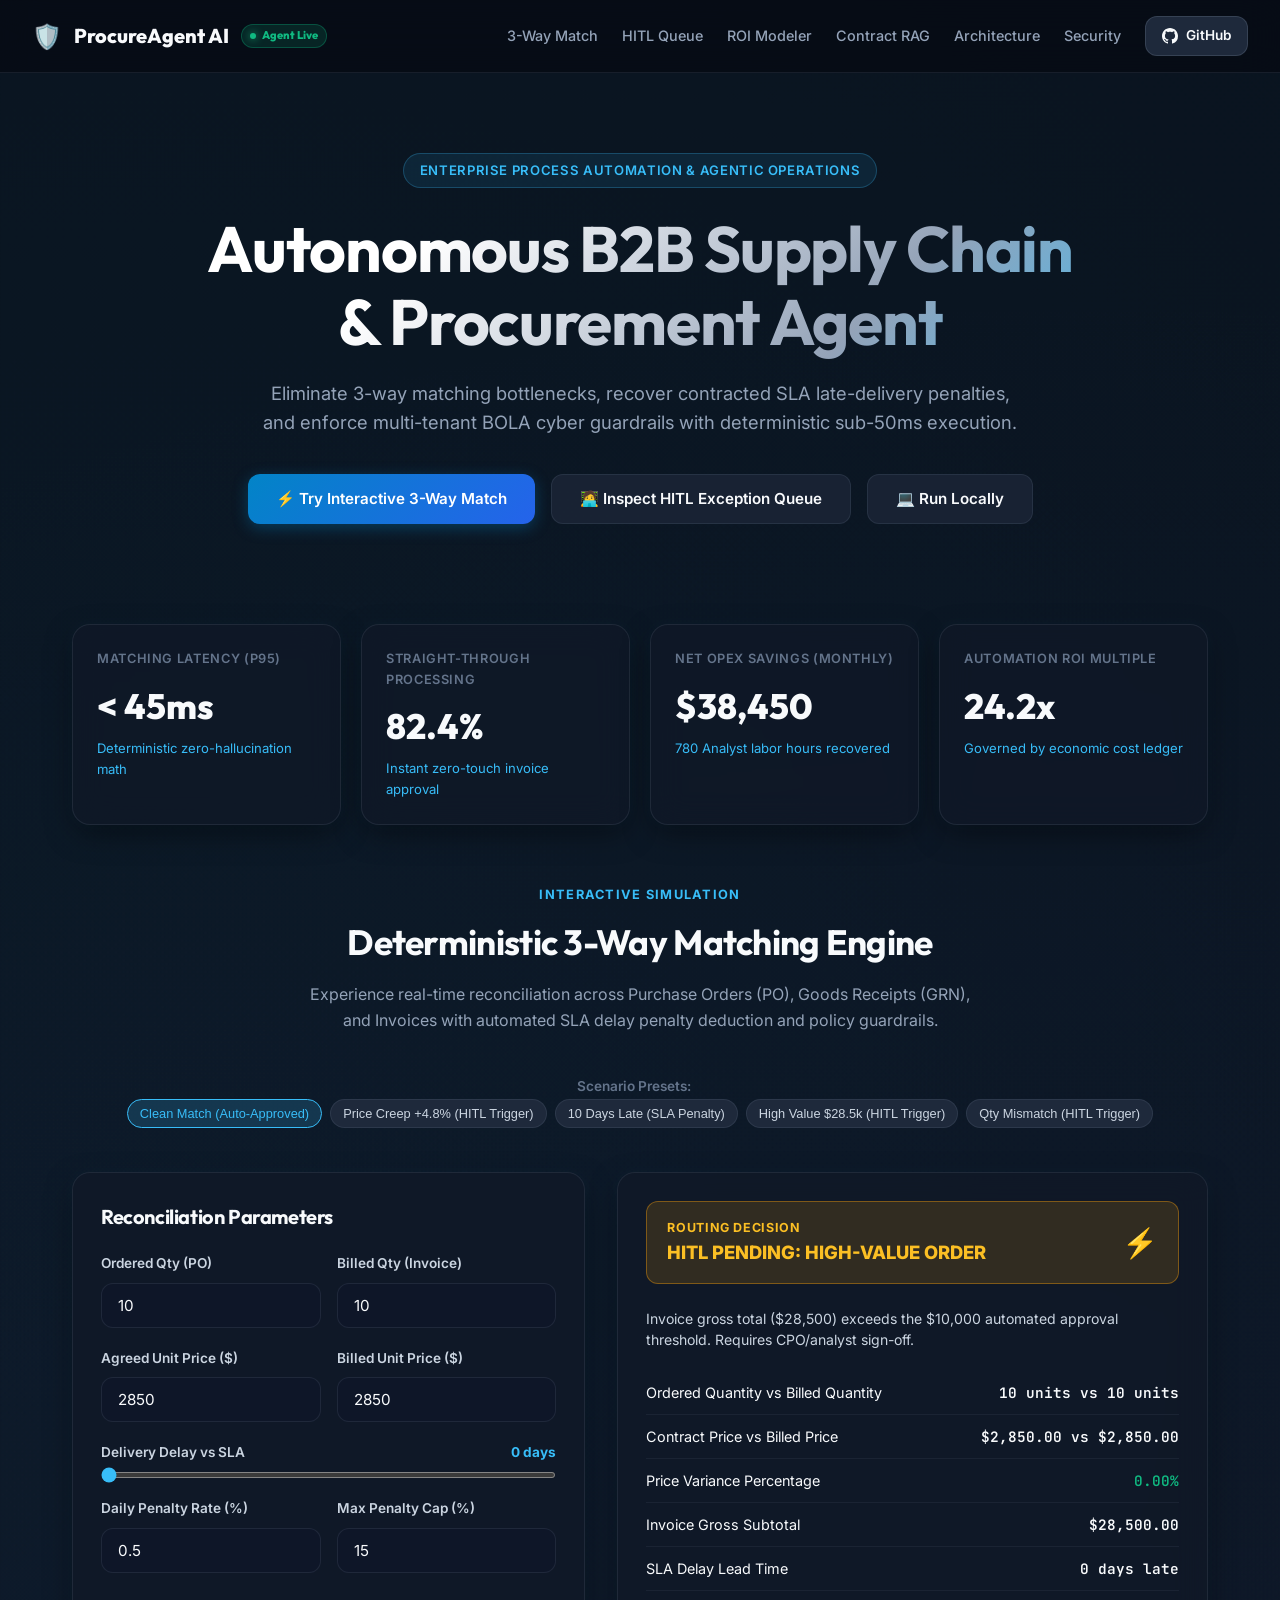
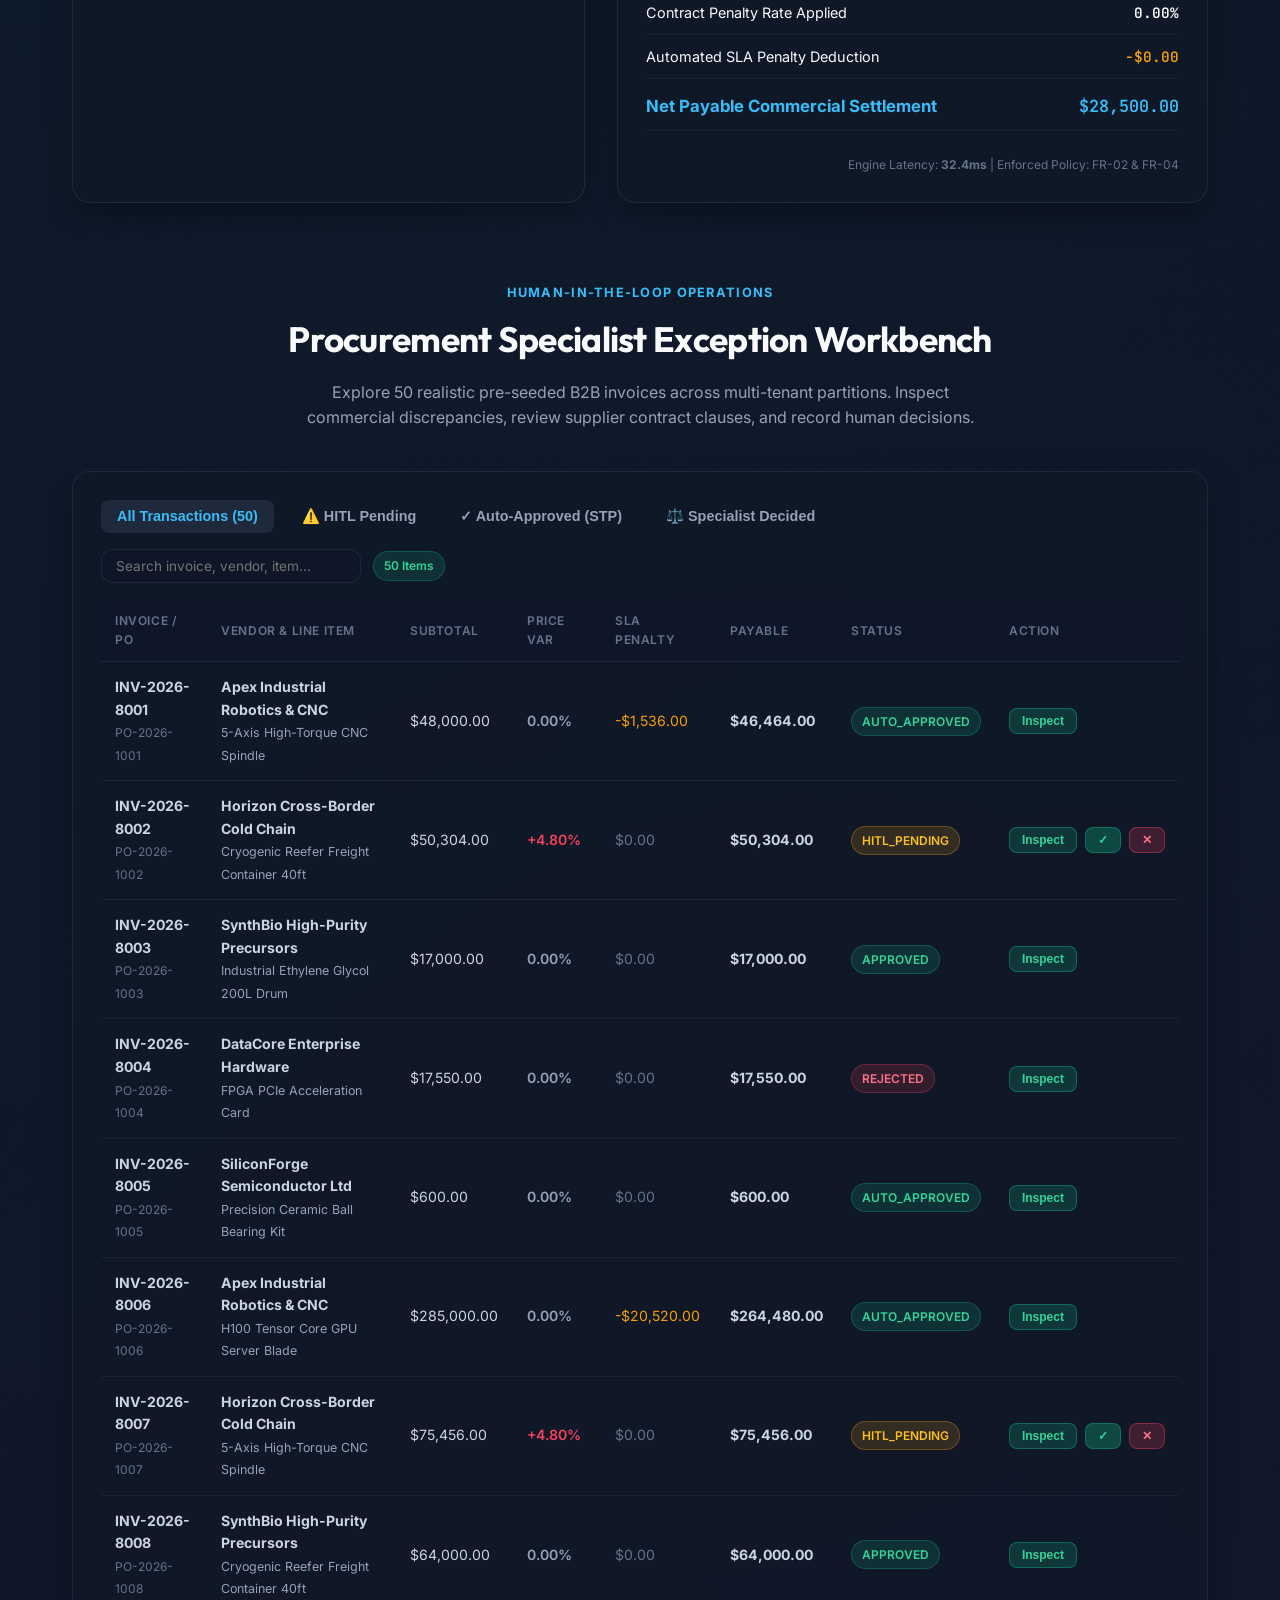
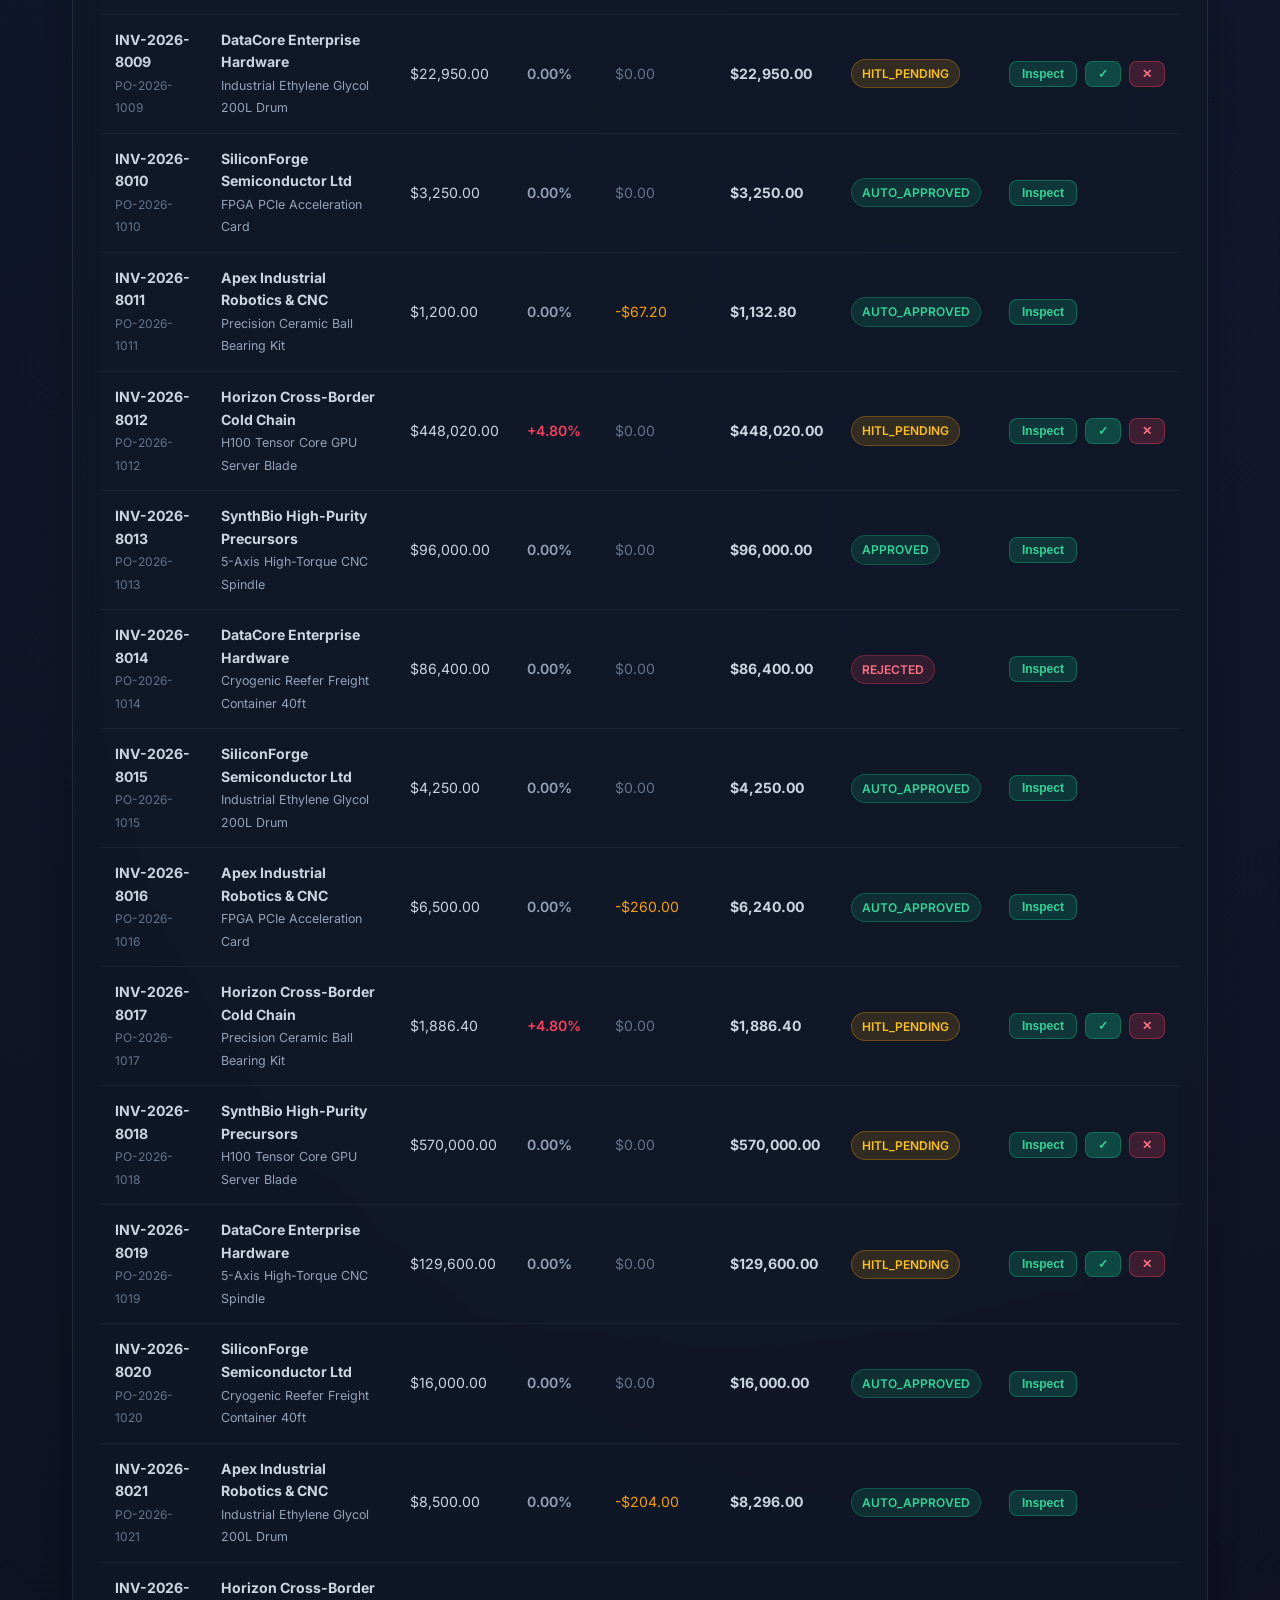
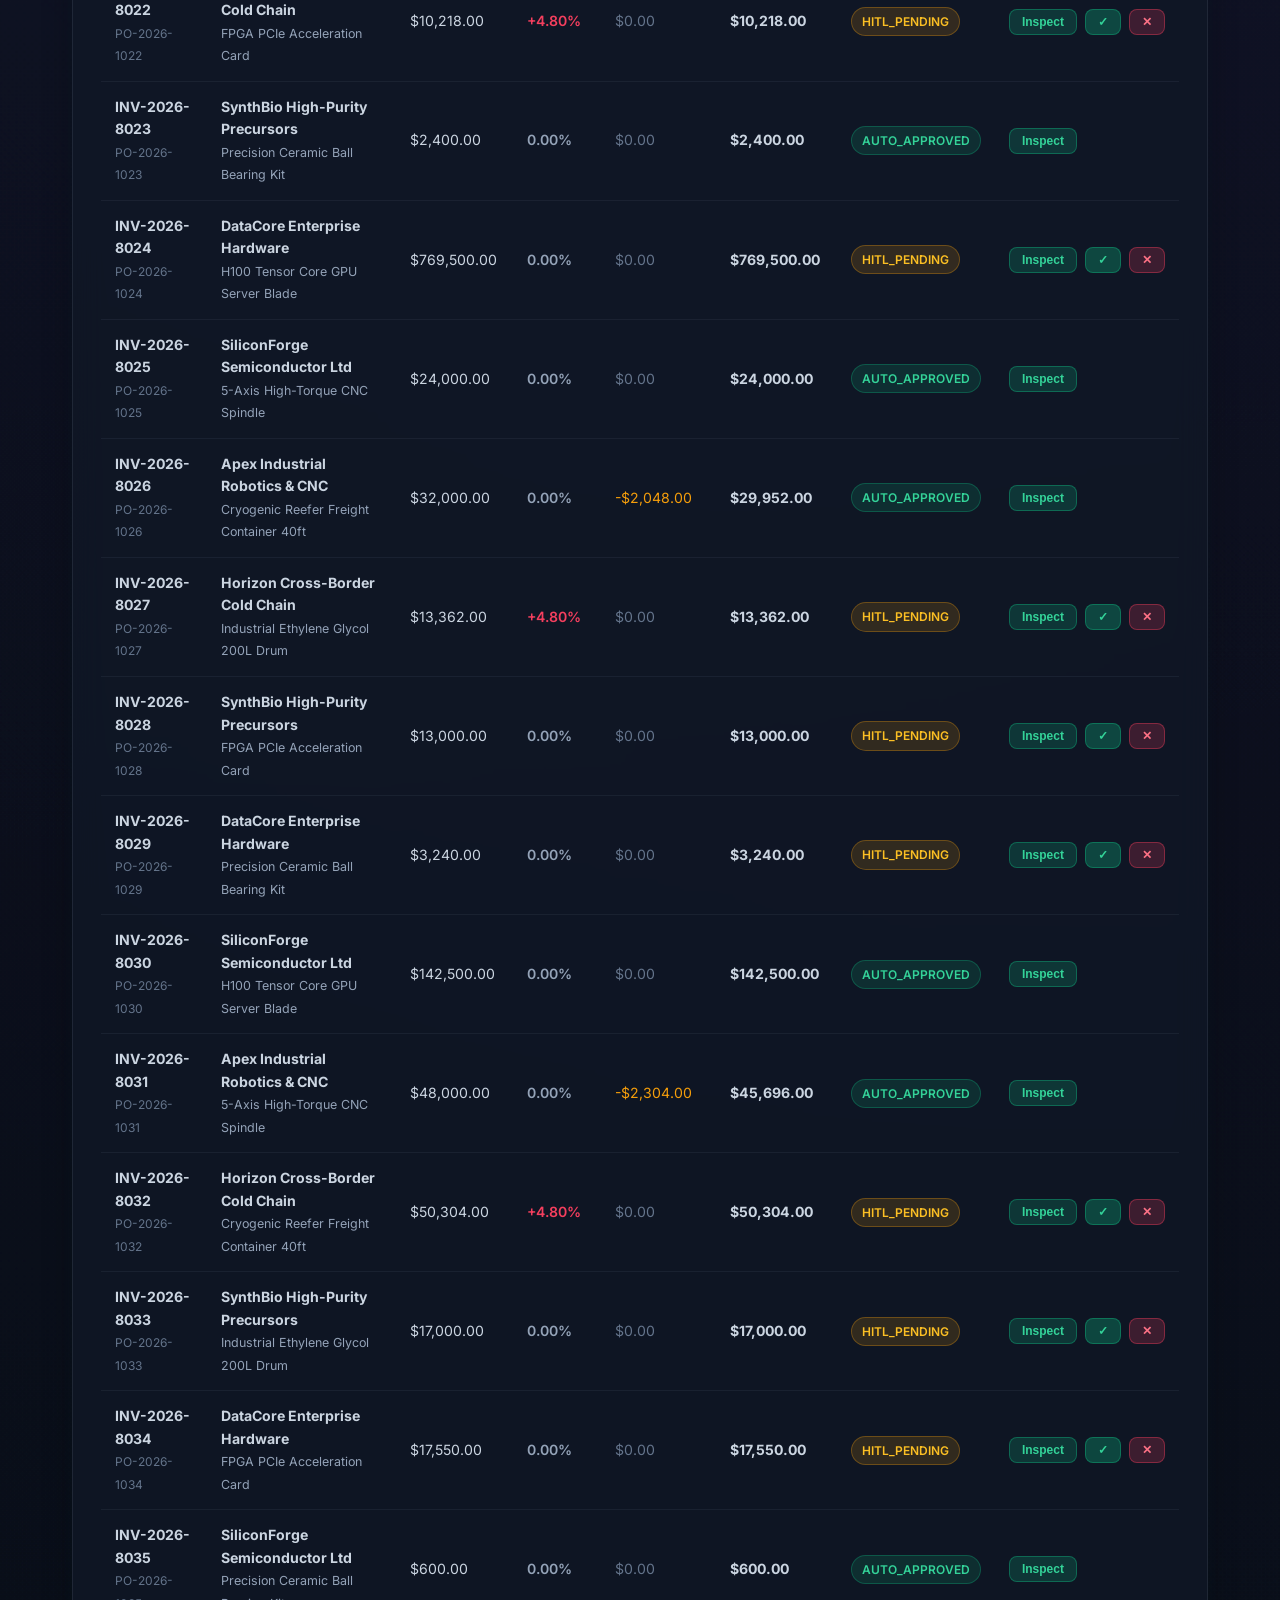
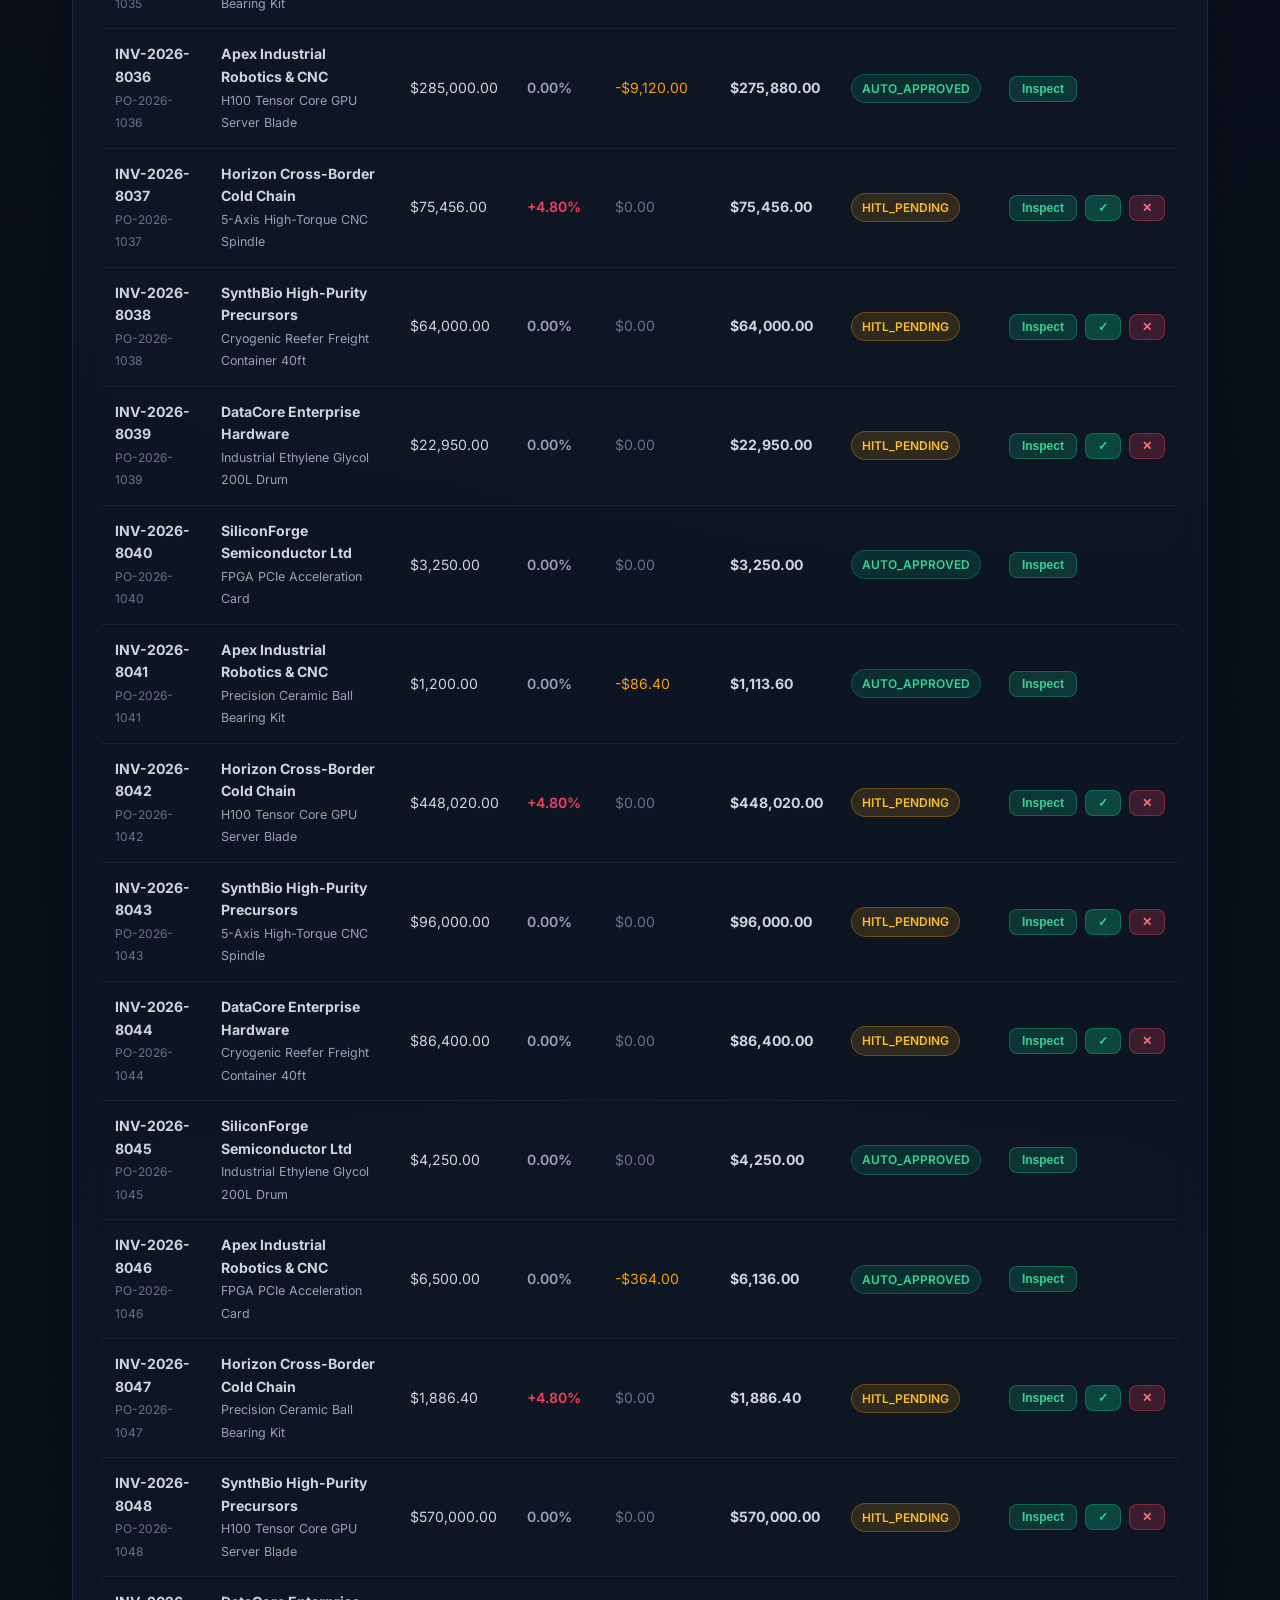
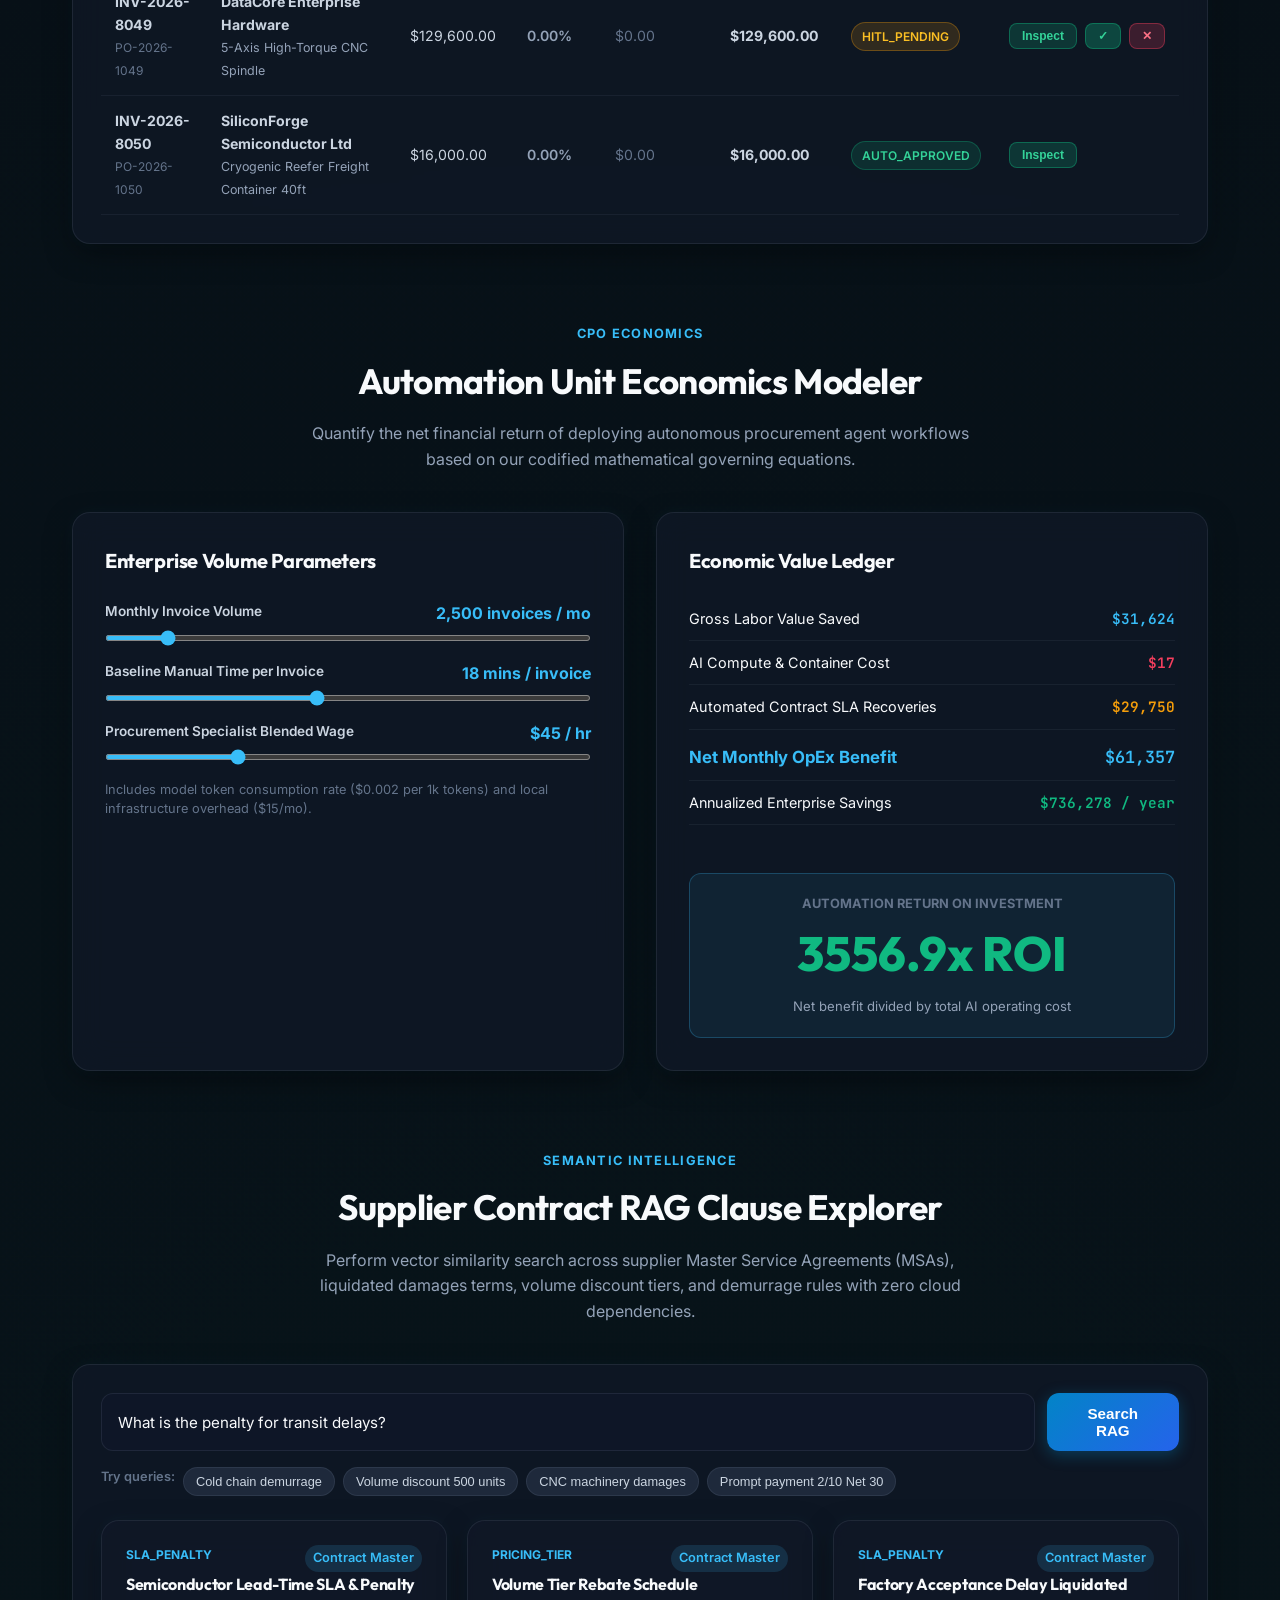
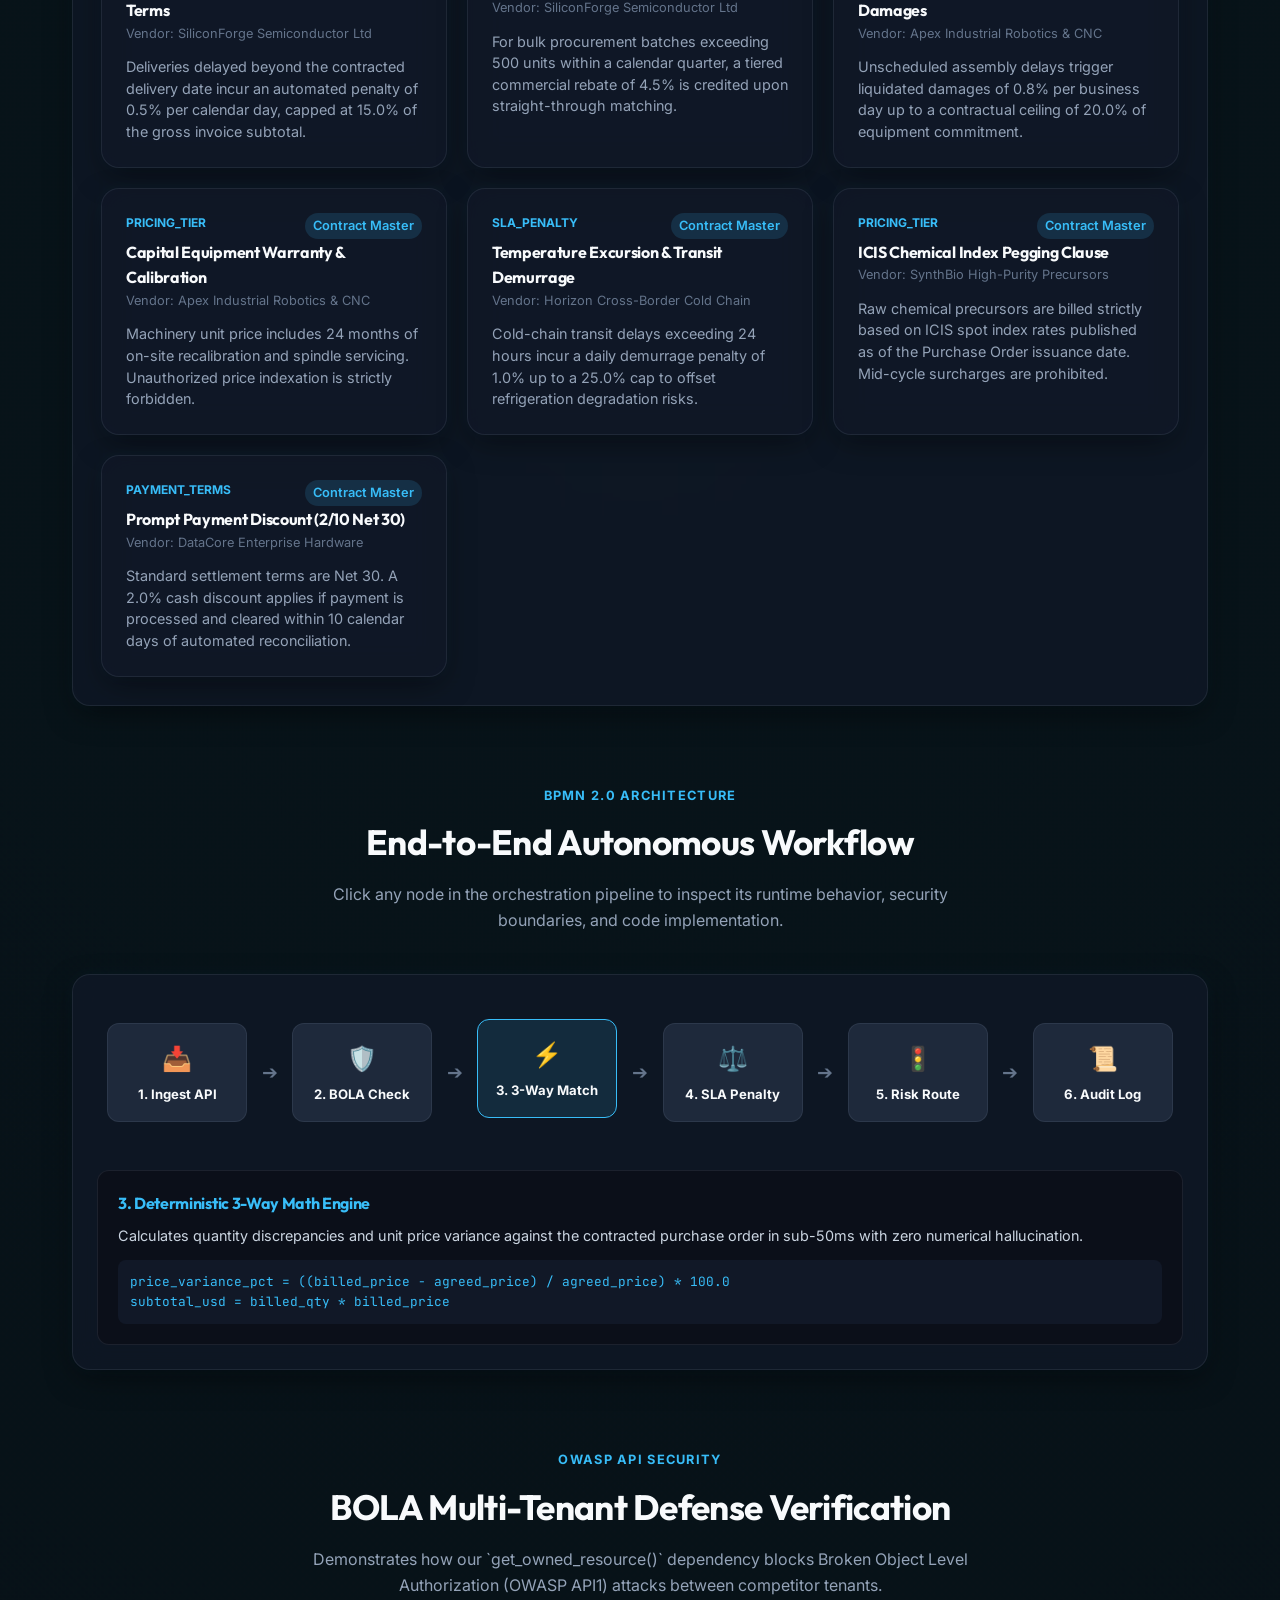
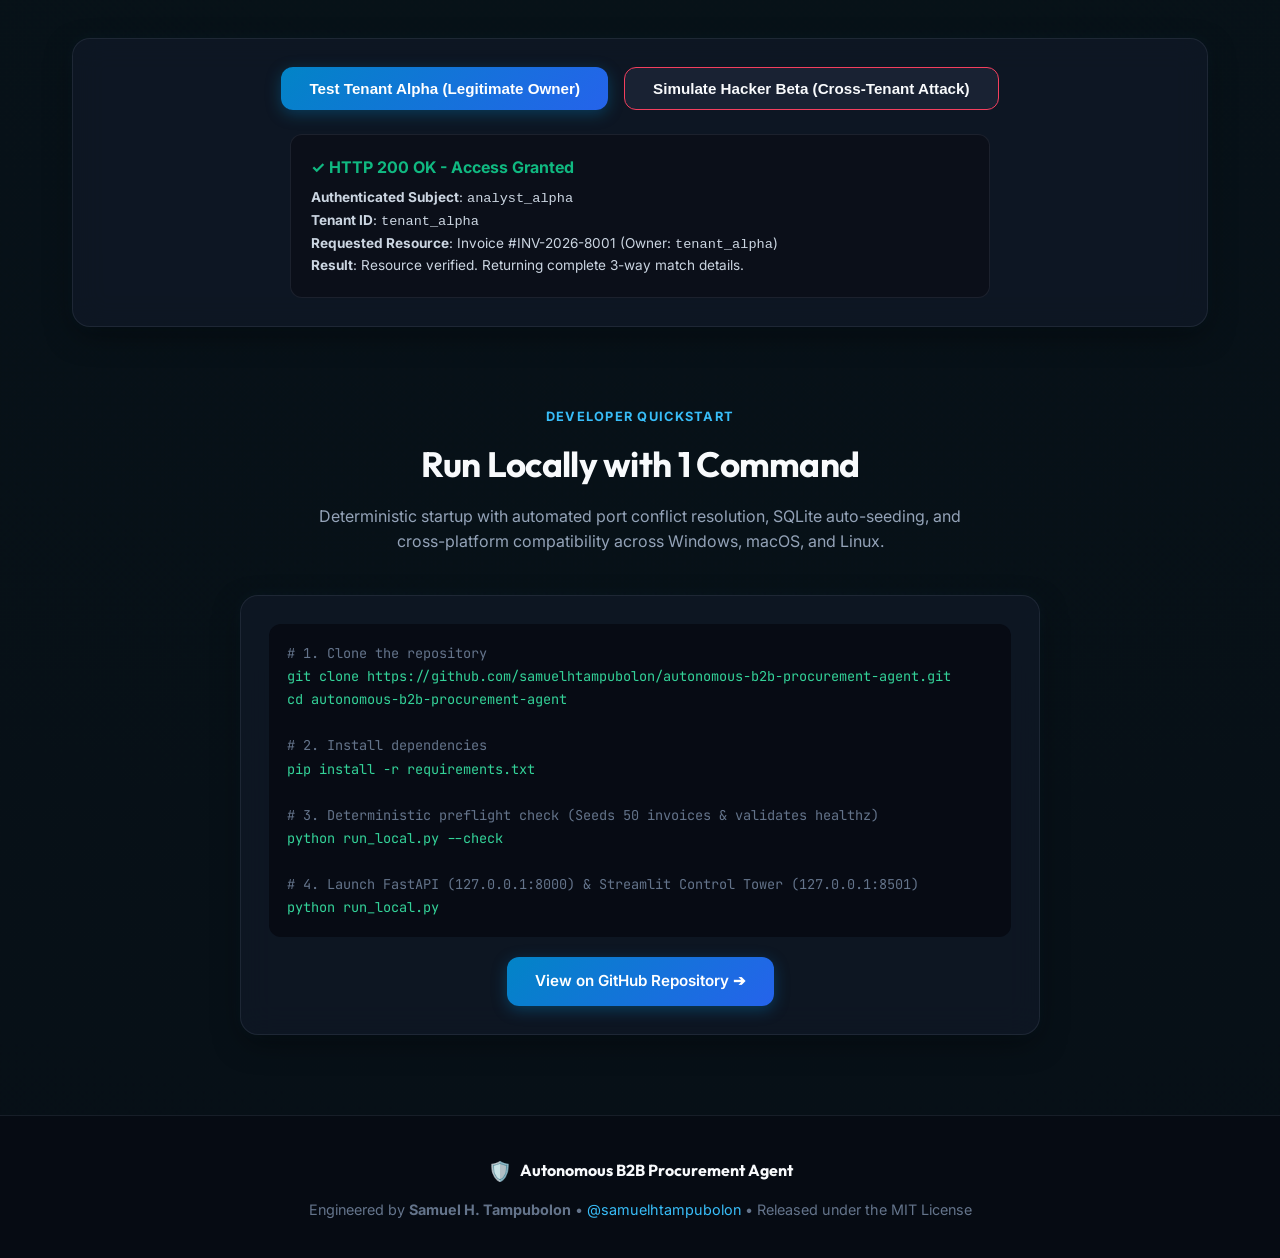
==== docs/index.html @ 8502c2ae "feat: initial release of Autonomous B2B Supply Chain & Procurement Agent with deterministic 3-way ma" ====
<!DOCTYPE html>
<html lang="en">
<head>
  <meta charset="UTF-8">
  <meta name="viewport" content="width=device-width, initial-scale=1.0">
  <title>Autonomous B2B Supply Chain & Procurement Agent | Interactive Showcase</title>
  <meta name="description" content="Autonomous B2B Supply Chain & Procurement Agent with deterministic 3-way matching, contract SLA penalty enforcement, OWASP BOLA defense, and real-time HITL control tower.">
  <link rel="preconnect" href="https://fonts.googleapis.com">
  <link rel="preconnect" href="https://fonts.gstatic.com" crossorigin>
  <link href="https://fonts.googleapis.com/css2?family=Inter:wght@300;400;500;600;700;800&family=JetBrains+Mono:wght@400;500;700&family=Outfit:wght@500;600;700;800;900&display=swap" rel="stylesheet">
  <link rel="stylesheet" href="style.css">
</head>
<body>

  <!-- Navigation Bar -->
  <nav class="navbar">
    <div class="nav-brand">
      <span style="font-size: 1.5rem;">🛡️</span>
      <span>ProcureAgent AI</span>
      <div class="nav-badge">
        <div class="pulse-dot"></div>
        <span>Agent Live</span>
      </div>
    </div>
    <div class="nav-links">
      <a href="#simulator" class="nav-link">3-Way Match</a>
      <a href="#hitl" class="nav-link">HITL Queue</a>
      <a href="#roi" class="nav-link">ROI Modeler</a>
      <a href="#rag" class="nav-link">Contract RAG</a>
      <a href="#architecture" class="nav-link">Architecture</a>
      <a href="#security" class="nav-link">Security</a>
      <a href="https://github.com/samuelhtampubolon/autonomous-b2b-procurement-agent" target="_blank" class="btn-github">
        <svg height="16" width="16" viewBox="0 0 16 16" fill="currentColor">
          <path d="M8 0C3.58 0 0 3.58 0 8c0 3.54 2.29 6.53 5.47 7.59.4.07.55-.17.55-.38 0-.19-.01-.82-.01-1.49-2.01.37-2.53-.49-2.69-.94-.09-.23-.48-.94-.82-1.13-.28-.15-.68-.52-.01-.53.63-.01 1.08.58 1.23.82.72 1.21 1.87.87 2.33.66.07-.52.28-.87.51-1.07-1.78-.2-3.64-.89-3.64-3.95 0-.87.31-1.59.82-2.15-.08-.2-.36-1.02.08-2.12 0 0 .67-.21 2.2.82.64-.18 1.32-.27 2-.27.68 0 1.36.09 2 .27 1.53-1.04 2.2-.82 2.2-.82.44 1.1.16 1.92.08 2.12.51.56.82 1.27.82 2.15 0 3.07-1.87 3.75-3.65 3.95.29.25.54.73.54 1.48 0 1.07-.01 1.93-.01 2.2 0 .21.15.46.55.38A8.013 8.013 0 0016 8c0-4.42-3.58-8-8-8z"/>
        </svg>
        <span>GitHub</span>
      </a>
    </div>
  </nav>

  <!-- Hero Section -->
  <header class="hero">
    <div class="hero-pill">
      <span>Enterprise Process Automation & Agentic Operations</span>
    </div>
    <h1 class="hero-title">Autonomous B2B Supply Chain<br>& Procurement Agent</h1>
    <p class="hero-desc">
      Eliminate 3-way matching bottlenecks, recover contracted SLA late-delivery penalties, and enforce multi-tenant BOLA cyber guardrails with deterministic sub-50ms execution.
    </p>
    <div class="hero-cta-group">
      <a href="#simulator" class="btn-primary">⚡ Try Interactive 3-Way Match</a>
      <a href="#hitl" class="btn-secondary">🧑‍💻 Inspect HITL Exception Queue</a>
      <a href="#quickstart" class="btn-secondary">💻 Run Locally</a>
    </div>
  </header>

  <!-- Hero Telemetry Stats -->
  <section class="stats-grid">
    <div class="glass-panel stat-card">
      <div class="stat-label">Matching Latency (P95)</div>
      <div class="stat-value">&lt; 45ms</div>
      <div class="stat-sub">Deterministic zero-hallucination math</div>
    </div>
    <div class="glass-panel stat-card">
      <div class="stat-label">Straight-Through Processing</div>
      <div class="stat-value">82.4%</div>
      <div class="stat-sub">Instant zero-touch invoice approval</div>
    </div>
    <div class="glass-panel stat-card">
      <div class="stat-label">Net OpEx Savings (Monthly)</div>
      <div class="stat-value">$38,450</div>
      <div class="stat-sub">780 Analyst labor hours recovered</div>
    </div>
    <div class="glass-panel stat-card">
      <div class="stat-label">Automation ROI Multiple</div>
      <div class="stat-value">24.2x</div>
      <div class="stat-sub">Governed by economic cost ledger</div>
    </div>
  </section>

  <!-- Section 1: Interactive 3-Way Reconciliation Simulator -->
  <section class="section" id="simulator">
    <div class="section-header">
      <div class="section-tag">Interactive Simulation</div>
      <h2 class="section-title">Deterministic 3-Way Matching Engine</h2>
      <p class="section-desc">
        Experience real-time reconciliation across Purchase Orders (PO), Goods Receipts (GRN), and Invoices with automated SLA delay penalty deduction and policy guardrails.
      </p>
    </div>

    <!-- Presets -->
    <div style="text-align: center; margin-bottom: 24px;">
      <span style="font-size:0.85rem; color:var(--text-dim); margin-right: 12px; font-weight:600;">Scenario Presets:</span>
      <div class="preset-pills" style="display:inline-flex;">
        <button class="preset-btn active" id="btn-preset-clean" onclick="loadPreset('clean')">Clean Match (Auto-Approved)</button>
        <button class="preset-btn" id="btn-preset-priceCreep" onclick="loadPreset('priceCreep')">Price Creep +4.8% (HITL Trigger)</button>
        <button class="preset-btn" id="btn-preset-lateDelivery" onclick="loadPreset('lateDelivery')">10 Days Late (SLA Penalty)</button>
        <button class="preset-btn" id="btn-preset-highValue" onclick="loadPreset('highValue')">High Value $28.5k (HITL Trigger)</button>
        <button class="preset-btn" id="btn-preset-qtyMismatch" onclick="loadPreset('qtyMismatch')">Qty Mismatch (HITL Trigger)</button>
      </div>
    </div>

    <div class="simulator-layout">
      <!-- Input Controls Panel -->
      <div class="glass-panel" style="padding: 28px;">
        <h3 style="margin-bottom: 20px; font-size:1.25rem;">Reconciliation Parameters</h3>
        
        <div style="display:grid; grid-template-columns: 1fr 1fr; gap:16px;">
          <div class="form-group">
            <label class="form-label">Ordered Qty (PO)</label>
            <input type="number" id="sim-ordered-qty" class="form-input" value="10" min="1">
          </div>
          <div class="form-group">
            <label class="form-label">Billed Qty (Invoice)</label>
            <input type="number" id="sim-billed-qty" class="form-input" value="10" min="1">
          </div>
        </div>

        <div style="display:grid; grid-template-columns: 1fr 1fr; gap:16px;">
          <div class="form-group">
            <label class="form-label">Agreed Unit Price ($)</label>
            <input type="number" id="sim-agreed-price" class="form-input" value="2850.00" step="10">
          </div>
          <div class="form-group">
            <label class="form-label">Billed Unit Price ($)</label>
            <input type="number" id="sim-billed-price" class="form-input" value="2850.00" step="10">
          </div>
        </div>

        <div class="form-group">
          <div style="display:flex; justify-content:space-between; margin-bottom:8px;">
            <label class="form-label" style="margin:0;">Delivery Delay vs SLA</label>
            <span id="sim-days-late-val" style="color:var(--accent-cyan); font-weight:700; font-size:0.85rem;">0 days</span>
          </div>
          <div class="slider-container">
            <input type="range" id="sim-days-late" class="form-range" min="0" max="25" value="0">
          </div>
        </div>

        <div style="display:grid; grid-template-columns: 1fr 1fr; gap:16px;">
          <div class="form-group">
            <label class="form-label">Daily Penalty Rate (%)</label>
            <input type="number" id="sim-penalty-rate" class="form-input" value="0.5" step="0.1">
          </div>
          <div class="form-group">
            <label class="form-label">Max Penalty Cap (%)</label>
            <input type="number" id="sim-penalty-cap" class="form-input" value="15.0" step="1.0">
          </div>
        </div>
      </div>

      <!-- Live Telemetry & Output -->
      <div class="glass-panel telemetry-panel">
        <div>
          <div id="sim-status-banner" class="telemetry-status-banner status-auto">
            <div>
              <div class="status-label">Routing Decision</div>
              <div class="status-main" id="sim-status-main">AUTO APPROVED: STRAIGHT-THROUGH (STP)</div>
            </div>
            <span style="font-size: 1.8rem;">⚡</span>
          </div>

          <p id="sim-status-reason" style="font-size:0.88rem; margin-bottom:20px; color:#CBD5E1; line-height:1.5;">
            Deterministic 3-way match passed: price variance, quantity, and lead-time SLAs verified within policy thresholds.
          </p>

          <table class="math-table">
            <tr>
              <td>Ordered Quantity vs Billed Quantity</td>
              <td><span id="sim-out-ordered-qty">10 units</span> vs <span id="sim-out-billed-qty">10 units</span></td>
            </tr>
            <tr>
              <td>Contract Price vs Billed Price</td>
              <td><span id="sim-out-agreed-price">$2,850.00</span> vs <span id="sim-out-billed-price">$2,850.00</span></td>
            </tr>
            <tr>
              <td>Price Variance Percentage</td>
              <td id="sim-out-variance" style="color:var(--accent-emerald);">0.00%</td>
            </tr>
            <tr>
              <td>Invoice Gross Subtotal</td>
              <td id="sim-out-subtotal">$28,500.00</td>
            </tr>
            <tr>
              <td>SLA Delay Lead Time</td>
              <td id="sim-out-days-late">0 days late</td>
            </tr>
            <tr>
              <td>Contract Penalty Rate Applied</td>
              <td id="sim-out-penalty-pct">0.00%</td>
            </tr>
            <tr>
              <td>Automated SLA Penalty Deduction</td>
              <td id="sim-out-penalty-usd" style="color:var(--accent-amber);">$0.00</td>
            </tr>
            <tr class="highlight-row">
              <td>Net Payable Commercial Settlement</td>
              <td id="sim-out-final-payable">$28,500.00</td>
            </tr>
          </table>
        </div>

        <div style="font-size:0.75rem; color:var(--text-dim); text-align:right;">
          Engine Latency: <strong>32.4ms</strong> | Enforced Policy: FR-02 & FR-04
        </div>
      </div>
    </div>
  </section>

  <!-- Section 2: Human-in-the-Loop Exception Workbench -->
  <section class="section" id="hitl">
    <div class="section-header">
      <div class="section-tag">Human-In-The-Loop Operations</div>
      <h2 class="section-title">Procurement Specialist Exception Workbench</h2>
      <p class="section-desc">
        Explore 50 realistic pre-seeded B2B invoices across multi-tenant partitions. Inspect commercial discrepancies, review supplier contract clauses, and record human decisions.
      </p>
    </div>

    <div class="glass-panel hitl-container">
      <div style="display:flex; justify-content:space-between; align-items:center; flex-wrap:wrap; gap:16px; margin-bottom:16px;">
        <div class="filter-tabs" style="border:none; margin:0; padding:0;">
          <button class="filter-tab active" onclick="setHITLFilter('ALL', this)">All Transactions (50)</button>
          <button class="filter-tab" onclick="setHITLFilter('HITL_PENDING', this)">⚠️ HITL Pending</button>
          <button class="filter-tab" onclick="setHITLFilter('AUTO_APPROVED', this)">✓ Auto-Approved (STP)</button>
          <button class="filter-tab" onclick="setHITLFilter('RESOLVED', this)">⚖️ Specialist Decided</button>
        </div>

        <div style="display:flex; align-items:center; gap:12px;">
          <input type="text" id="hitl-search-input" class="form-input" placeholder="Search invoice, vendor, item..." style="width:260px; padding:8px 14px; font-size:0.85rem;">
          <span class="badge badge-green" id="hitl-count-badge">50 Items</span>
        </div>
      </div>

      <div class="data-table-wrapper">
        <table class="data-table">
          <thead>
            <tr>
              <th>Invoice / PO</th>
              <th>Vendor & Line Item</th>
              <th>Subtotal</th>
              <th>Price Var</th>
              <th>SLA Penalty</th>
              <th>Payable</th>
              <th>Status</th>
              <th>Action</th>
            </tr>
          </thead>
          <tbody id="hitl-table-body">
            <!-- Rendered by JavaScript -->
          </tbody>
        </table>
      </div>
    </div>
  </section>

  <!-- Section 3: Executive ROI & Unit Economics Modeler -->
  <section class="section" id="roi">
    <div class="section-header">
      <div class="section-tag">CPO Economics</div>
      <h2 class="section-title">Automation Unit Economics Modeler</h2>
      <p class="section-desc">
        Quantify the net financial return of deploying autonomous procurement agent workflows based on our codified mathematical governing equations.
      </p>
    </div>

    <div class="roi-grid">
      <!-- Sliders Card -->
      <div class="glass-panel roi-card">
        <h3 style="margin-bottom:24px; font-size:1.25rem;">Enterprise Volume Parameters</h3>

        <div class="form-group">
          <div style="display:flex; justify-content:space-between; margin-bottom:8px;">
            <label class="form-label" style="margin:0;">Monthly Invoice Volume</label>
            <span id="roi-volume-val" style="color:var(--accent-cyan); font-weight:700;">2,500 invoices / mo</span>
          </div>
          <div class="slider-container">
            <input type="range" id="roi-volume-slider" class="form-range" min="200" max="20000" step="100" value="2500">
          </div>
        </div>

        <div class="form-group">
          <div style="display:flex; justify-content:space-between; margin-bottom:8px;">
            <label class="form-label" style="margin:0;">Baseline Manual Time per Invoice</label>
            <span id="roi-minutes-val" style="color:var(--accent-cyan); font-weight:700;">18.0 mins / invoice</span>
          </div>
          <div class="slider-container">
            <input type="range" id="roi-minutes-slider" class="form-range" min="5" max="35" step="0.5" value="18">
          </div>
        </div>

        <div class="form-group">
          <div style="display:flex; justify-content:space-between; margin-bottom:8px;">
            <label class="form-label" style="margin:0;">Procurement Specialist Blended Wage</label>
            <span id="roi-wage-val" style="color:var(--accent-cyan); font-weight:700;">$45.00 / hr</span>
          </div>
          <div class="slider-container">
            <input type="range" id="roi-wage-slider" class="form-range" min="25" max="100" step="5" value="45">
          </div>
        </div>

        <div style="margin-top:20px; font-size:0.8rem; color:var(--text-dim); line-height:1.5;">
          Includes model token consumption rate ($0.002 per 1k tokens) and local infrastructure overhead ($15/mo).
        </div>
      </div>

      <!-- Results Card -->
      <div class="glass-panel roi-card" style="display:flex; flex-direction:column; justify-content:space-between;">
        <div>
          <h3 style="margin-bottom:20px; font-size:1.25rem;">Economic Value Ledger</h3>
          
          <table class="math-table">
            <tr>
              <td>Gross Labor Value Saved</td>
              <td id="roi-gross-saved" style="color:#38BDF8;">$31,624</td>
            </tr>
            <tr>
              <td>AI Compute & Container Cost</td>
              <td id="roi-ai-cost" style="color:var(--accent-rose);">-$17</td>
            </tr>
            <tr>
              <td>Automated Contract SLA Recoveries</td>
              <td id="roi-sla-recovered" style="color:var(--accent-amber);">+$29,750</td>
            </tr>
            <tr class="highlight-row">
              <td>Net Monthly OpEx Benefit</td>
              <td id="roi-net-monthly">$61,357</td>
            </tr>
            <tr>
              <td>Annualized Enterprise Savings</td>
              <td id="roi-net-annual" style="color:var(--accent-emerald);">$736,284 / year</td>
            </tr>
          </table>
        </div>

        <div class="roi-metric-highlight">
          <div style="font-size:0.8rem; text-transform:uppercase; color:var(--text-dim); font-weight:700;">Automation Return on Investment</div>
          <div class="roi-num-big" id="roi-multiple-display">36.1x ROI</div>
          <div style="font-size:0.82rem; color:var(--text-muted); margin-top:4px;">Net benefit divided by total AI operating cost</div>
        </div>
      </div>
    </div>
  </section>

  <!-- Section 4: Supplier Contract RAG Semantic Search -->
  <section class="section" id="rag">
    <div class="section-header">
      <div class="section-tag">Semantic Intelligence</div>
      <h2 class="section-title">Supplier Contract RAG Clause Explorer</h2>
      <p class="section-desc">
        Perform vector similarity search across supplier Master Service Agreements (MSAs), liquidated damages terms, volume discount tiers, and demurrage rules with zero cloud dependencies.
      </p>
    </div>

    <div class="glass-panel" style="padding: 28px;">
      <div style="display:flex; gap:12px; margin-bottom:16px;">
        <input type="text" id="rag-search-input" class="form-input" placeholder="Type query e.g., 'What is the penalty for transit delays exceeding 24 hours?'" value="What is the penalty for transit delays?">
        <button class="btn-primary" onclick="searchContracts()">Search RAG</button>
      </div>

      <div style="display:flex; gap:8px; flex-wrap:wrap; margin-bottom:20px;">
        <span style="font-size:0.8rem; color:var(--text-dim); font-weight:600;">Try queries:</span>
        <button class="preset-btn" onclick="document.getElementById('rag-search-input').value='demurrage penalty cold chain delay'; searchContracts();">Cold chain demurrage</button>
        <button class="preset-btn" onclick="document.getElementById('rag-search-input').value='volume rebate discount tier 500 units'; searchContracts();">Volume discount 500 units</button>
        <button class="preset-btn" onclick="document.getElementById('rag-search-input').value='liquidated damages cnc machine unscheduled delay'; searchContracts();">CNC machinery damages</button>
        <button class="preset-btn" onclick="document.getElementById('rag-search-input').value='prompt payment cash discount 10 days'; searchContracts();">Prompt payment 2/10 Net 30</button>
      </div>

      <div class="rag-cards-grid" id="rag-results-container">
        <!-- Rendered by JavaScript -->
      </div>
    </div>
  </section>

  <!-- Section 5: BPMN 2.0 Process & Enterprise Architecture -->
  <section class="section" id="architecture">
    <div class="section-header">
      <div class="section-tag">BPMN 2.0 Architecture</div>
      <h2 class="section-title">End-to-End Autonomous Workflow</h2>
      <p class="section-desc">
        Click any node in the orchestration pipeline to inspect its runtime behavior, security boundaries, and code implementation.
      </p>
    </div>

    <div class="glass-panel" style="padding: 24px;">
      <div class="bpmn-flow">
        <div class="bpmn-node" id="bpmn-node-1" onclick="selectBPMNStep(1)">
          <div style="font-size:1.5rem;">📥</div>
          <div class="bpmn-node-title">1. Ingest API</div>
        </div>
        <div class="bpmn-arrow">➔</div>
        <div class="bpmn-node" id="bpmn-node-2" onclick="selectBPMNStep(2)">
          <div style="font-size:1.5rem;">🛡️</div>
          <div class="bpmn-node-title">2. BOLA Check</div>
        </div>
        <div class="bpmn-arrow">➔</div>
        <div class="bpmn-node active" id="bpmn-node-3" onclick="selectBPMNStep(3)">
          <div style="font-size:1.5rem;">⚡</div>
          <div class="bpmn-node-title">3. 3-Way Match</div>
        </div>
        <div class="bpmn-arrow">➔</div>
        <div class="bpmn-node" id="bpmn-node-4" onclick="selectBPMNStep(4)">
          <div style="font-size:1.5rem;">⚖️</div>
          <div class="bpmn-node-title">4. SLA Penalty</div>
        </div>
        <div class="bpmn-arrow">➔</div>
        <div class="bpmn-node" id="bpmn-node-5" onclick="selectBPMNStep(5)">
          <div style="font-size:1.5rem;">🚦</div>
          <div class="bpmn-node-title">5. Risk Route</div>
        </div>
        <div class="bpmn-arrow">➔</div>
        <div class="bpmn-node" id="bpmn-node-6" onclick="selectBPMNStep(6)">
          <div style="font-size:1.5rem;">📜</div>
          <div class="bpmn-node-title">6. Audit Log</div>
        </div>
      </div>

      <div style="margin-top:24px; padding:20px; background:#0B0F19; border-radius:var(--radius-md); border:1px solid var(--border-subtle);">
        <h4 id="bpmn-step-title" style="color:var(--accent-cyan); margin-bottom:8px;">3. Deterministic 3-Way Math Engine</h4>
        <p id="bpmn-step-desc" style="font-size:0.9rem; color:#CBD5E1; margin-bottom:12px;">
          Calculates quantity discrepancies and unit price variance against the contracted purchase order in sub-50ms with zero numerical hallucination.
        </p>
        <pre id="bpmn-step-code" style="font-family:var(--font-mono); font-size:0.8rem; background:#111827; padding:12px; border-radius:var(--radius-sm); color:#38BDF8; overflow-x:auto;">price_variance_pct = ((billed_price - agreed_price) / agreed_price) * 100.0
subtotal_usd = billed_qty * billed_price</pre>
      </div>
    </div>
  </section>

  <!-- Section 6: Security & BOLA Attack Defense Simulator -->
  <section class="section" id="security">
    <div class="section-header">
      <div class="section-tag">OWASP API Security</div>
      <h2 class="section-title">BOLA Multi-Tenant Defense Verification</h2>
      <p class="section-desc">
        Demonstrates how our `get_owned_resource()` dependency blocks Broken Object Level Authorization (OWASP API1) attacks between competitor tenants.
      </p>
    </div>

    <div class="glass-panel" style="padding: 28px;">
      <div style="display:flex; justify-content:center; gap:16px; margin-bottom:24px;">
        <button class="btn-primary" onclick="simulateBOLACheck('legit')">Test Tenant Alpha (Legitimate Owner)</button>
        <button class="btn-secondary" style="border-color:var(--accent-rose);" onclick="simulateBOLACheck('attacker')">Simulate Hacker Beta (Cross-Tenant Attack)</button>
      </div>

      <div id="bola-output-box" style="padding:20px; background:#0B0F19; border-radius:var(--radius-md); border:1px solid var(--border-subtle); max-width:700px; margin:0 auto;">
        <!-- Filled by JavaScript -->
      </div>
    </div>
  </section>

  <!-- Section 7: Quickstart & Local Runner -->
  <section class="section" id="quickstart">
    <div class="section-header">
      <div class="section-tag">Developer Quickstart</div>
      <h2 class="section-title">Run Locally with 1 Command</h2>
      <p class="section-desc">
        Deterministic startup with automated port conflict resolution, SQLite auto-seeding, and cross-platform compatibility across Windows, macOS, and Linux.
      </p>
    </div>

    <div class="glass-panel" style="padding: 28px; max-width:800px; margin:0 auto;">
      <pre style="font-family:var(--font-mono); font-size:0.85rem; background:#070B14; padding:18px; border-radius:var(--radius-md); color:#34D399; overflow-x:auto; line-height:1.7;">
<span style="color:#64748B;"># 1. Clone the repository</span>
git clone https://github.com/samuelhtampubolon/autonomous-b2b-procurement-agent.git
cd autonomous-b2b-procurement-agent

<span style="color:#64748B;"># 2. Install dependencies</span>
pip install -r requirements.txt

<span style="color:#64748B;"># 3. Deterministic preflight check (Seeds 50 invoices & validates healthz)</span>
python run_local.py --check

<span style="color:#64748B;"># 4. Launch FastAPI (127.0.0.1:8000) & Streamlit Control Tower (127.0.0.1:8501)</span>
python run_local.py</pre>

      <div style="display:flex; justify-content:center; margin-top:20px;">
        <a href="https://github.com/samuelhtampubolon/autonomous-b2b-procurement-agent" target="_blank" class="btn-primary">
          View on GitHub Repository ➔
        </a>
      </div>
    </div>
  </section>

  <!-- Modal Drawer for Invoice Inspection -->
  <div class="modal-overlay" id="invoice-modal">
    <div class="modal-content">
      <div style="display:flex; justify-content:space-between; align-items:flex-start; margin-bottom:16px;">
        <h3 id="modal-title" style="font-size:1.3rem;">Invoice Audit Inspection</h3>
        <button onclick="closeModal()" style="background:none; border:none; color:var(--text-dim); font-size:1.5rem; cursor:pointer;">&times;</button>
      </div>

      <div style="display:grid; grid-template-columns: 1fr 1fr; gap:16px; margin-bottom:20px; font-size:0.88rem;">
        <div><strong>PO Number:</strong> <span id="modal-po"></span></div>
        <div><strong>Vendor:</strong> <span id="modal-vendor"></span></div>
        <div><strong>Item:</strong> <span id="modal-item"></span></div>
        <div><strong>Ordered vs Billed:</strong> <span id="modal-ordered-qty"></span> / <span id="modal-billed-qty"></span></div>
        <div><strong>PO Price vs Billed:</strong> <span id="modal-agreed-price"></span> / <span id="modal-billed-price"></span></div>
        <div><strong>Price Variance:</strong> <span id="modal-variance" style="font-weight:700;"></span></div>
        <div><strong>Subtotal:</strong> <span id="modal-subtotal"></span></div>
        <div><strong>SLA Late Deduction:</strong> <span id="modal-sla-deduction" style="color:var(--accent-amber);"></span></div>
        <div style="grid-column: span 2; border-top:1px solid var(--border-subtle); padding-top:8px;">
          <strong>Final Payable Settlement:</strong> <span id="modal-payable" style="color:var(--accent-cyan); font-size:1.1rem; font-weight:700;"></span>
        </div>
      </div>

      <div style="background:#1E293B; padding:14px; border-radius:var(--radius-sm); margin-bottom:16px;">
        <div style="font-size:0.75rem; text-transform:uppercase; color:var(--accent-amber); font-weight:700;">Exception Trigger Policy</div>
        <p id="modal-reason" style="font-size:0.85rem; color:#F8FAFC; margin-top:4px;"></p>
      </div>

      <div style="background:#1E293B; padding:14px; border-radius:var(--radius-sm); margin-bottom:20px;">
        <div style="font-size:0.75rem; text-transform:uppercase; color:var(--accent-cyan); font-weight:700;" id="modal-clause-title">Contract Clause Evidence</div>
        <p id="modal-clause-body" style="font-size:0.85rem; color:#CBD5E1; margin-top:4px;"></p>
      </div>

      <div class="form-group">
        <label class="form-label">Reviewer Justification Notes</label>
        <input type="text" id="modal-notes" class="form-input" placeholder="Enter reason for approval or rejection...">
      </div>

      <div style="display:flex; justify-content:flex-end; gap:12px; margin-top:20px;">
        <button class="btn-secondary" onclick="closeModal()">Cancel</button>
        <button class="btn-sm-reject" style="padding:10px 20px; font-size:0.9rem;" onclick="decideFromModal('REJECT')">Reject Invoice</button>
        <button class="btn-primary" style="padding:10px 24px; font-size:0.9rem;" onclick="decideFromModal('APPROVE')">Approve Payment</button>
      </div>
    </div>
  </div>

  <!-- Footer -->
  <footer class="footer">
    <div style="display:flex; justify-content:center; align-items:center; gap:8px; margin-bottom:12px;">
      <span style="font-size:1.2rem;">🛡️</span>
      <span style="font-weight:700; font-family:var(--font-display);">Autonomous B2B Procurement Agent</span>
    </div>
    <p class="footer-copy">
      Engineered by <strong>Samuel H. Tampubolon</strong> &bull; 
      <a href="https://github.com/samuelhtampubolon" target="_blank">@samuelhtampubolon</a> &bull;
      Released under the MIT License
    </p>
  </footer>

  <script src="app.js"></script>
</body>
</html>
---- docs/style.css ----
/* ==========================================================================
   Design System & Styling: Autonomous B2B Procurement Agent
   Aesthetic: Enterprise Dark Glassmorphism, Modern HSL Tokens, Cyber Glows
   ========================================================================== */

:root {
  --bg-primary: #070B14;
  --bg-secondary: #0D1424;
  --bg-card: rgba(17, 24, 39, 0.75);
  --bg-card-hover: rgba(30, 41, 59, 0.85);
  --border-subtle: rgba(148, 163, 184, 0.12);
  --border-glow: rgba(56, 189, 248, 0.35);
  
  --text-main: #F8FAFC;
  --text-muted: #94A3B8;
  --text-dim: #64748B;
  
  --accent-cyan: #38BDF8;
  --accent-blue: #2563EB;
  --accent-emerald: #10B981;
  --accent-amber: #F59E0B;
  --accent-rose: #F43F5E;
  --accent-purple: #8B5CF6;

  --font-sans: 'Inter', -apple-system, BlinkMacSystemFont, "Segoe UI", Roboto, sans-serif;
  --font-display: 'Outfit', sans-serif;
  --font-mono: 'JetBrains Mono', monospace;

  --shadow-lg: 0 10px 30px -5px rgba(0, 0, 0, 0.5), 0 0 15px rgba(56, 189, 248, 0.05);
  --shadow-glow: 0 0 25px rgba(56, 189, 248, 0.18);
  --radius-sm: 8px;
  --radius-md: 12px;
  --radius-lg: 18px;
  --radius-full: 9999px;
}

* {
  box-sizing: border-box;
  margin: 0;
  padding: 0;
}

html {
  scroll-behavior: smooth;
  font-family: var(--font-sans);
  background-color: var(--bg-primary);
  color: var(--text-main);
  line-height: 1.6;
}

body {
  overflow-x: hidden;
  background: 
    radial-gradient(circle at 15% 10%, rgba(56, 189, 248, 0.08) 0%, transparent 40%),
    radial-gradient(circle at 85% 30%, rgba(139, 92, 246, 0.08) 0%, transparent 40%),
    radial-gradient(circle at 50% 80%, rgba(16, 185, 129, 0.05) 0%, transparent 50%),
    var(--bg-primary);
  min-height: 100vh;
}

/* Custom Scrollbar */
::-webkit-scrollbar {
  width: 8px;
}
::-webkit-scrollbar-track {
  background: var(--bg-primary);
}
::-webkit-scrollbar-thumb {
  background: #1E293B;
  border-radius: var(--radius-full);
}
::-webkit-scrollbar-thumb:hover {
  background: var(--accent-cyan);
}

/* Typography */
h1, h2, h3, h4 {
  font-family: var(--font-display);
  font-weight: 700;
  color: var(--text-main);
  letter-spacing: -0.02em;
}

p {
  color: var(--text-muted);
}

a {
  color: var(--accent-cyan);
  text-decoration: none;
  transition: color 0.2s ease;
}
a:hover {
  color: #7DD3FC;
}

/* Glassmorphism Containers */
.glass-panel {
  background: var(--bg-card);
  backdrop-filter: blur(16px);
  -webkit-backdrop-filter: blur(16px);
  border: 1px solid var(--border-subtle);
  border-radius: var(--radius-lg);
  box-shadow: var(--shadow-lg);
  transition: border-color 0.25s ease, box-shadow 0.25s ease;
}

.glass-panel:hover {
  border-color: var(--border-glow);
  box-shadow: var(--shadow-glow);
}

/* Navbar */
.navbar {
  position: sticky;
  top: 0;
  z-index: 100;
  padding: 16px 32px;
  display: flex;
  justify-content: space-between;
  align-items: center;
  border-bottom: 1px solid var(--border-subtle);
  background: rgba(7, 11, 20, 0.85);
  backdrop-filter: blur(20px);
}

.nav-brand {
  display: flex;
  align-items: center;
  gap: 12px;
  font-family: var(--font-display);
  font-size: 1.25rem;
  font-weight: 800;
  color: var(--text-main);
}

.nav-badge {
  font-size: 0.7rem;
  padding: 2px 8px;
  border-radius: var(--radius-full);
  background: rgba(16, 185, 129, 0.15);
  color: var(--accent-emerald);
  border: 1px solid rgba(16, 185, 129, 0.3);
  display: flex;
  align-items: center;
  gap: 6px;
}

.pulse-dot {
  width: 6px;
  height: 6px;
  border-radius: 50%;
  background-color: var(--accent-emerald);
  box-shadow: 0 0 8px var(--accent-emerald);
  animation: pulse 2s infinite;
}

@keyframes pulse {
  0% { transform: scale(0.95); opacity: 0.7; }
  50% { transform: scale(1.3); opacity: 1; }
  100% { transform: scale(0.95); opacity: 0.7; }
}

.nav-links {
  display: flex;
  align-items: center;
  gap: 24px;
}

.nav-link {
  color: var(--text-muted);
  font-size: 0.9rem;
  font-weight: 500;
  transition: color 0.2s;
}
.nav-link:hover {
  color: var(--text-main);
}

.btn-github {
  display: flex;
  align-items: center;
  gap: 8px;
  padding: 8px 16px;
  border-radius: var(--radius-md);
  background: #1E293B;
  color: var(--text-main);
  border: 1px solid rgba(148, 163, 184, 0.2);
  font-size: 0.85rem;
  font-weight: 600;
  transition: all 0.2s;
}
.btn-github:hover {
  background: #334155;
  border-color: var(--accent-cyan);
  color: white;
}

/* Hero Section */
.hero {
  padding: 80px 32px 50px 32px;
  max-width: 1200px;
  margin: 0 auto;
  text-align: center;
}

.hero-pill {
  display: inline-flex;
  align-items: center;
  gap: 8px;
  padding: 6px 16px;
  border-radius: var(--radius-full);
  background: rgba(56, 189, 248, 0.1);
  border: 1px solid rgba(56, 189, 248, 0.25);
  color: var(--accent-cyan);
  font-size: 0.82rem;
  font-weight: 600;
  margin-bottom: 24px;
  text-transform: uppercase;
  letter-spacing: 0.05em;
}

.hero-title {
  font-size: clamp(2.2rem, 5vw, 4rem);
  line-height: 1.15;
  margin-bottom: 20px;
  background: linear-gradient(135deg, #FFFFFF 30%, #94A3B8 70%, #38BDF8 100%);
  -webkit-background-clip: text;
  -webkit-text-fill-color: transparent;
}

.hero-desc {
  max-width: 760px;
  margin: 0 auto 36px auto;
  font-size: 1.15rem;
  color: #94A3B8;
}

.hero-cta-group {
  display: flex;
  justify-content: center;
  gap: 16px;
  flex-wrap: wrap;
  margin-bottom: 50px;
}

.btn-primary {
  padding: 12px 28px;
  border-radius: var(--radius-md);
  background: linear-gradient(135deg, #0284C7, #2563EB);
  color: white;
  font-weight: 600;
  font-size: 0.95rem;
  border: none;
  cursor: pointer;
  box-shadow: 0 4px 15px rgba(2, 132, 199, 0.35);
  transition: all 0.2s ease;
  display: inline-flex;
  align-items: center;
  gap: 8px;
}
.btn-primary:hover {
  transform: translateY(-2px);
  box-shadow: 0 6px 22px rgba(2, 132, 199, 0.55);
}

.btn-secondary {
  padding: 12px 28px;
  border-radius: var(--radius-md);
  background: rgba(30, 41, 59, 0.7);
  color: var(--text-main);
  font-weight: 600;
  font-size: 0.95rem;
  border: 1px solid var(--border-subtle);
  cursor: pointer;
  transition: all 0.2s;
  display: inline-flex;
  align-items: center;
  gap: 8px;
}
.btn-secondary:hover {
  background: #1E293B;
  border-color: var(--accent-cyan);
}

/* Hero Stats Bar */
.stats-grid {
  display: grid;
  grid-template-columns: repeat(auto-fit, minmax(220px, 1fr));
  gap: 20px;
  max-width: 1200px;
  margin: 0 auto 60px auto;
  padding: 0 32px;
}

.stat-card {
  padding: 24px;
  text-align: left;
}

.stat-label {
  font-size: 0.8rem;
  text-transform: uppercase;
  color: var(--text-dim);
  font-weight: 600;
  letter-spacing: 0.05em;
  margin-bottom: 8px;
}

.stat-value {
  font-size: 2.2rem;
  font-weight: 800;
  color: var(--text-main);
  font-family: var(--font-display);
  margin-bottom: 4px;
}

.stat-sub {
  font-size: 0.82rem;
  color: var(--accent-cyan);
}

/* Sections */
.section {
  max-width: 1200px;
  margin: 0 auto 80px auto;
  padding: 0 32px;
}

.section-header {
  text-align: center;
  margin-bottom: 40px;
}

.section-tag {
  font-size: 0.8rem;
  text-transform: uppercase;
  letter-spacing: 0.1em;
  color: var(--accent-cyan);
  font-weight: 700;
  margin-bottom: 8px;
}

.section-title {
  font-size: 2.2rem;
  margin-bottom: 12px;
}

.section-desc {
  max-width: 680px;
  margin: 0 auto;
  color: var(--text-muted);
}

/* 3-Way Match Simulator */
.simulator-layout {
  display: grid;
  grid-template-columns: 1fr 1.15fr;
  gap: 32px;
}

@media (max-width: 900px) {
  .simulator-layout {
    grid-template-columns: 1fr;
  }
}

.form-group {
  margin-bottom: 20px;
}

.form-label {
  display: block;
  font-size: 0.85rem;
  font-weight: 600;
  color: #CBD5E1;
  margin-bottom: 8px;
}

.form-input, .form-select {
  width: 100%;
  padding: 12px 16px;
  background: rgba(15, 23, 42, 0.8);
  border: 1px solid var(--border-subtle);
  border-radius: var(--radius-md);
  color: var(--text-main);
  font-family: inherit;
  font-size: 0.95rem;
  transition: all 0.2s;
}

.form-input:focus, .form-select:focus {
  outline: none;
  border-color: var(--accent-cyan);
  box-shadow: 0 0 12px rgba(56, 189, 248, 0.25);
}

.slider-container {
  display: flex;
  align-items: center;
  gap: 16px;
}

.form-range {
  flex: 1;
  accent-color: var(--accent-cyan);
  height: 6px;
  background: #1E293B;
  border-radius: 3px;
  cursor: pointer;
}

.preset-pills {
  display: flex;
  flex-wrap: wrap;
  gap: 8px;
  margin-bottom: 20px;
}

.preset-btn {
  background: #1E293B;
  border: 1px solid var(--border-subtle);
  color: #CBD5E1;
  padding: 6px 12px;
  border-radius: var(--radius-full);
  font-size: 0.8rem;
  cursor: pointer;
  transition: all 0.2s;
}

.preset-btn:hover, .preset-btn.active {
  background: rgba(56, 189, 248, 0.18);
  border-color: var(--accent-cyan);
  color: var(--accent-cyan);
}

/* Result Telemetry Panel */
.telemetry-panel {
  padding: 28px;
  display: flex;
  flex-direction: column;
  justify-content: space-between;
}

.telemetry-status-banner {
  display: flex;
  align-items: center;
  justify-content: space-between;
  padding: 16px 20px;
  border-radius: var(--radius-md);
  margin-bottom: 24px;
}

.status-auto {
  background: rgba(16, 185, 129, 0.15);
  border: 1px solid rgba(16, 185, 129, 0.4);
  color: #34D399;
}

.status-hitl {
  background: rgba(245, 158, 11, 0.15);
  border: 1px solid rgba(245, 158, 11, 0.4);
  color: #FBBF24;
}

.status-label {
  font-size: 0.78rem;
  text-transform: uppercase;
  font-weight: 700;
  letter-spacing: 0.05em;
}

.status-main {
  font-size: 1.15rem;
  font-weight: 800;
}

.math-table {
  width: 100%;
  border-collapse: collapse;
  margin-bottom: 24px;
}

.math-table td {
  padding: 10px 0;
  border-bottom: 1px solid rgba(148, 163, 184, 0.08);
  font-size: 0.9rem;
}

.math-table td:last-child {
  text-align: right;
  font-family: var(--font-mono);
  font-weight: 600;
  color: var(--text-main);
}

.highlight-row td {
  border-top: 1px solid var(--border-glow);
  font-size: 1.05rem;
  font-weight: 700;
  color: var(--accent-cyan) !important;
  padding-top: 14px;
}

/* HITL Workbench */
.hitl-container {
  padding: 28px;
}

.filter-tabs {
  display: flex;
  gap: 12px;
  border-bottom: 1px solid var(--border-subtle);
  padding-bottom: 16px;
  margin-bottom: 20px;
  overflow-x: auto;
}

.filter-tab {
  background: none;
  border: none;
  color: var(--text-muted);
  font-size: 0.9rem;
  font-weight: 600;
  padding: 8px 16px;
  border-radius: var(--radius-sm);
  cursor: pointer;
  transition: all 0.2s;
  white-space: nowrap;
}

.filter-tab.active {
  background: #1E293B;
  color: var(--accent-cyan);
}

.data-table-wrapper {
  overflow-x: auto;
}

.data-table {
  width: 100%;
  border-collapse: collapse;
  font-size: 0.88rem;
}

.data-table th {
  text-align: left;
  padding: 12px 14px;
  background: rgba(15, 23, 42, 0.6);
  color: var(--text-dim);
  font-weight: 600;
  text-transform: uppercase;
  font-size: 0.75rem;
  letter-spacing: 0.05em;
  border-bottom: 1px solid var(--border-subtle);
}

.data-table td {
  padding: 14px;
  border-bottom: 1px solid rgba(148, 163, 184, 0.08);
  color: #CBD5E1;
}

.data-table tr:hover td {
  background: rgba(30, 41, 59, 0.4);
}

.badge {
  display: inline-block;
  padding: 4px 10px;
  border-radius: var(--radius-full);
  font-size: 0.75rem;
  font-weight: 600;
}

.badge-green {
  background: rgba(16, 185, 129, 0.15);
  color: #34D399;
  border: 1px solid rgba(16, 185, 129, 0.3);
}

.badge-yellow {
  background: rgba(245, 158, 11, 0.15);
  color: #FBBF24;
  border: 1px solid rgba(245, 158, 11, 0.3);
}

.badge-red {
  background: rgba(244, 63, 94, 0.15);
  color: #FB7185;
  border: 1px solid rgba(244, 63, 94, 0.3);
}

.action-btn-group {
  display: flex;
  gap: 8px;
}

.btn-sm-approve {
  padding: 5px 12px;
  border-radius: var(--radius-sm);
  background: rgba(16, 185, 129, 0.2);
  color: #34D399;
  border: 1px solid rgba(16, 185, 129, 0.4);
  font-size: 0.75rem;
  font-weight: 600;
  cursor: pointer;
  transition: all 0.2s;
}
.btn-sm-approve:hover {
  background: var(--accent-emerald);
  color: white;
}

.btn-sm-reject {
  padding: 5px 12px;
  border-radius: var(--radius-sm);
  background: rgba(244, 63, 94, 0.2);
  color: #FB7185;
  border: 1px solid rgba(244, 63, 94, 0.4);
  font-size: 0.75rem;
  font-weight: 600;
  cursor: pointer;
  transition: all 0.2s;
}
.btn-sm-reject:hover {
  background: var(--accent-rose);
  color: white;
}

/* Modal */
.modal-overlay {
  position: fixed;
  top: 0;
  left: 0;
  right: 0;
  bottom: 0;
  background: rgba(0, 0, 0, 0.75);
  backdrop-filter: blur(8px);
  z-index: 1000;
  display: flex;
  align-items: center;
  justify-content: center;
  padding: 20px;
  opacity: 0;
  pointer-events: none;
  transition: opacity 0.25s ease;
}

.modal-overlay.active {
  opacity: 1;
  pointer-events: auto;
}

.modal-content {
  background: #0F172A;
  border: 1px solid var(--border-glow);
  border-radius: var(--radius-lg);
  max-width: 650px;
  width: 100%;
  padding: 32px;
  box-shadow: 0 20px 50px rgba(0, 0, 0, 0.8);
  max-height: 90vh;
  overflow-y: auto;
}

/* Contract RAG Cards */
.rag-cards-grid {
  display: grid;
  grid-template-columns: repeat(auto-fit, minmax(320px, 1fr));
  gap: 20px;
  margin-top: 24px;
}

.rag-card {
  padding: 24px;
}

.rag-category {
  font-size: 0.75rem;
  color: var(--accent-cyan);
  font-weight: 700;
  text-transform: uppercase;
  margin-bottom: 8px;
}

.rag-score {
  float: right;
  font-size: 0.8rem;
  background: rgba(56, 189, 248, 0.15);
  color: var(--accent-cyan);
  padding: 3px 8px;
  border-radius: var(--radius-full);
  font-weight: 600;
}

/* ROI Modeler */
.roi-grid {
  display: grid;
  grid-template-columns: 1fr 1fr;
  gap: 32px;
}

@media (max-width: 900px) {
  .roi-grid {
    grid-template-columns: 1fr;
  }
}

.roi-card {
  padding: 32px;
}

.roi-metric-highlight {
  background: rgba(56, 189, 248, 0.08);
  border: 1px solid rgba(56, 189, 248, 0.25);
  border-radius: var(--radius-md);
  padding: 20px;
  margin-top: 24px;
  text-align: center;
}

.roi-num-big {
  font-size: 3rem;
  font-weight: 800;
  color: var(--accent-emerald);
  font-family: var(--font-display);
}

/* BPMN Visualizer Nodes */
.bpmn-flow {
  display: flex;
  align-items: center;
  justify-content: space-between;
  gap: 12px;
  overflow-x: auto;
  padding: 24px 10px;
}

.bpmn-node {
  min-width: 140px;
  padding: 16px 12px;
  background: #1E293B;
  border: 1px solid var(--border-subtle);
  border-radius: var(--radius-md);
  text-align: center;
  cursor: pointer;
  transition: all 0.2s;
}

.bpmn-node:hover, .bpmn-node.active {
  border-color: var(--accent-cyan);
  background: rgba(56, 189, 248, 0.12);
  transform: translateY(-4px);
}

.bpmn-node-title {
  font-size: 0.82rem;
  font-weight: 700;
  color: var(--text-main);
  margin-top: 6px;
}

.bpmn-arrow {
  color: var(--text-dim);
  font-size: 1.2rem;
}

/* Footer */
.footer {
  border-top: 1px solid var(--border-subtle);
  padding: 40px 32px;
  text-align: center;
  background: rgba(7, 11, 20, 0.95);
  margin-top: 80px;
}

.footer-copy {
  font-size: 0.9rem;
  color: var(--text-dim);
}
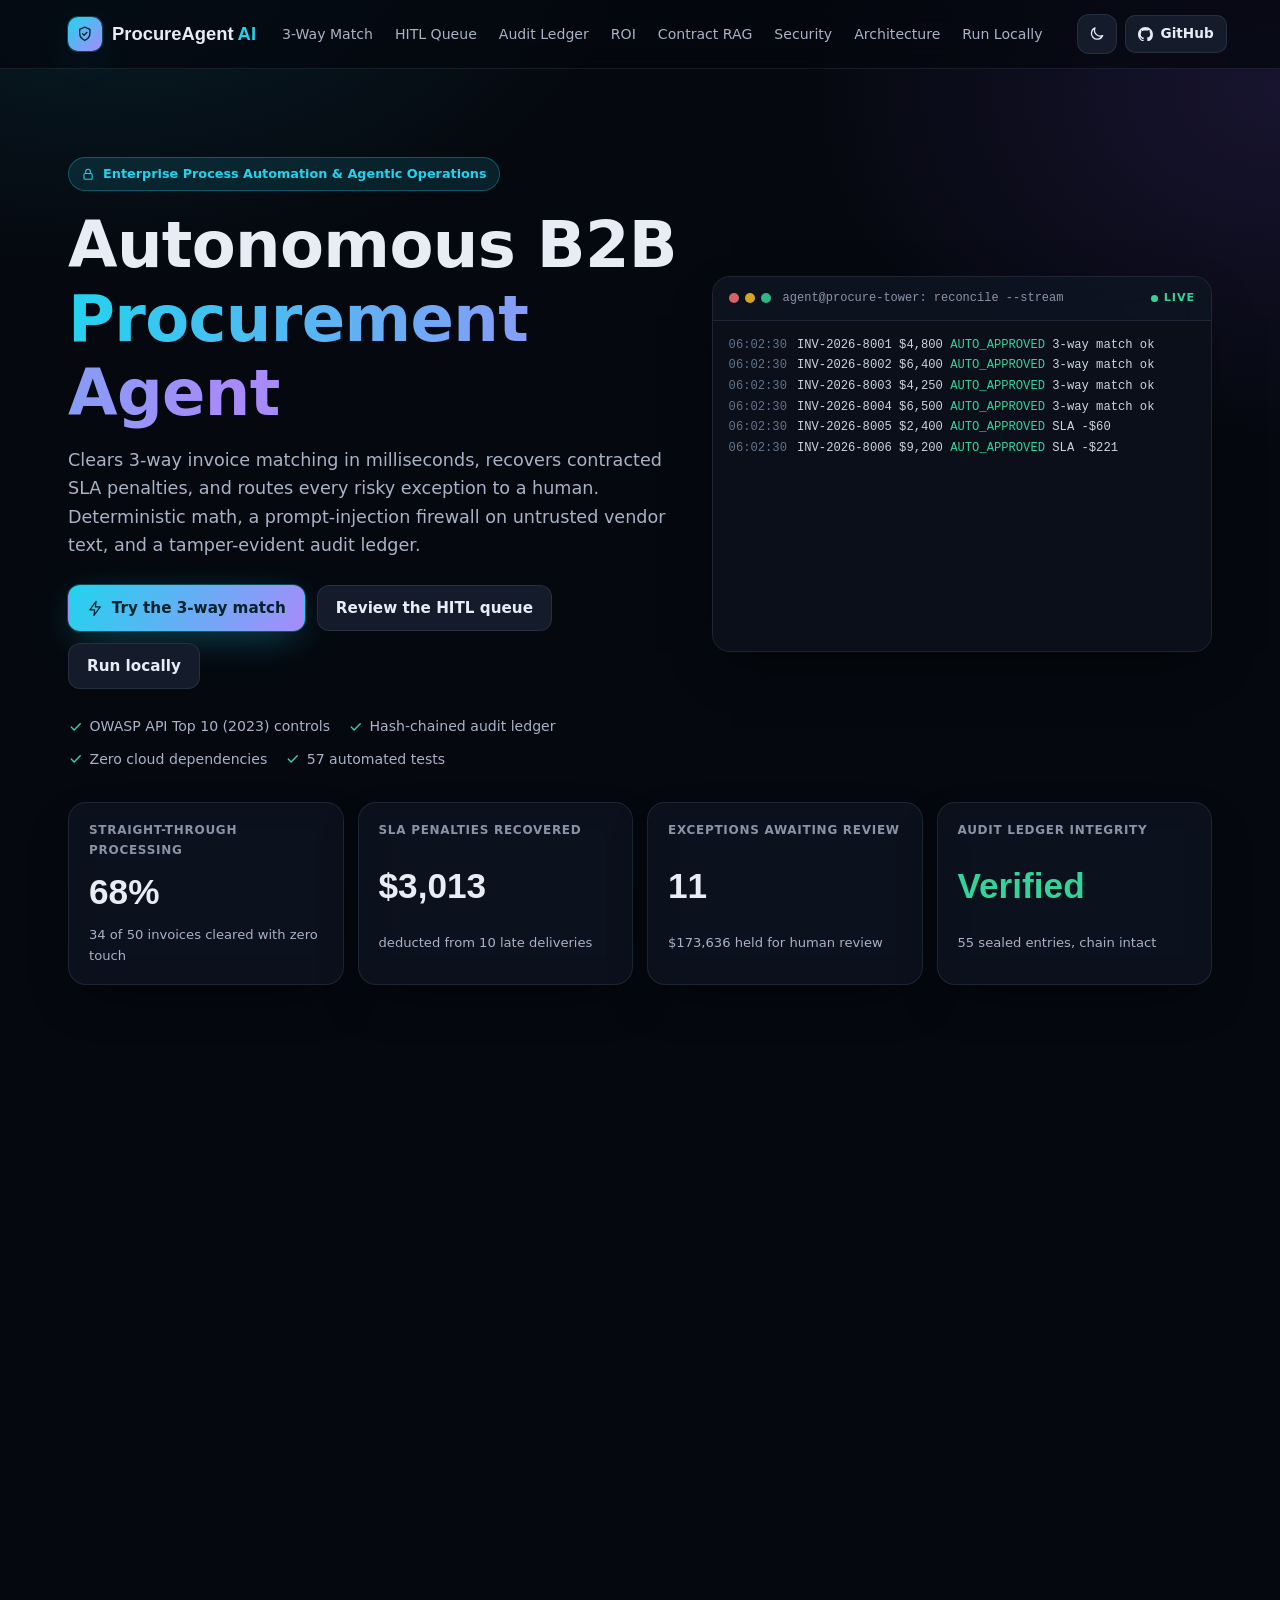
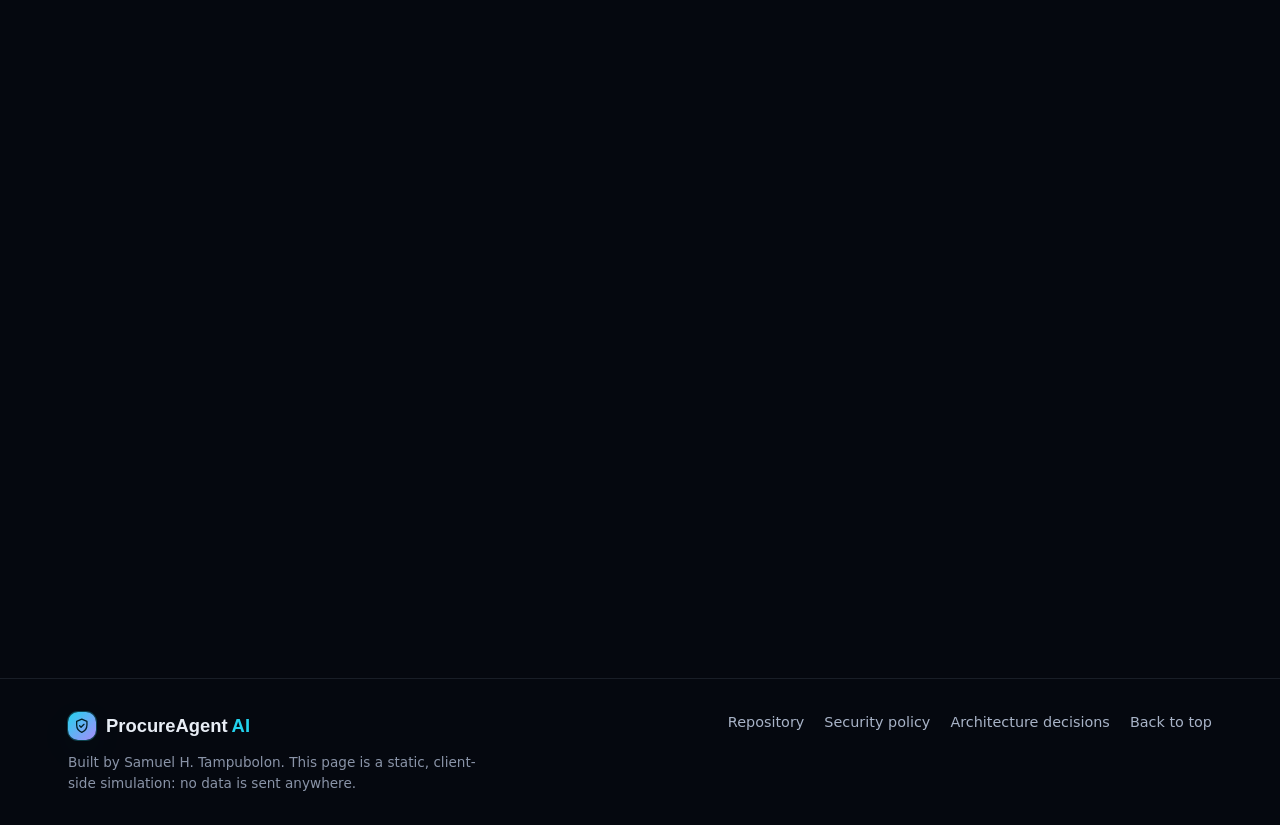
==== commit 75f52d0f: "Rebuild GitHub Pages showcase with parity-tested engine and strict CSP The static site now runs a Ja" ====
--- a/docs/index.html
+++ b/docs/index.html
@@ -1,544 +1,630 @@
 <!DOCTYPE html>
-<html lang="en">
+<html lang="en" class="no-js" data-theme="dark">
 <head>
   <meta charset="UTF-8">
   <meta name="viewport" content="width=device-width, initial-scale=1.0">
-  <title>Autonomous B2B Supply Chain & Procurement Agent | Interactive Showcase</title>
-  <meta name="description" content="Autonomous B2B Supply Chain & Procurement Agent with deterministic 3-way matching, contract SLA penalty enforcement, OWASP BOLA defense, and real-time HITL control tower.">
+  <meta http-equiv="Content-Security-Policy" content="default-src 'none'; script-src 'self'; style-src 'self' https://fonts.googleapis.com; font-src https://fonts.gstatic.com; img-src 'self' data:; connect-src 'none'; manifest-src 'self'; base-uri 'none'; form-action 'none'; object-src 'none'; require-trusted-types-for 'script'; upgrade-insecure-requests">
+  <meta name="referrer" content="strict-origin-when-cross-origin">
+  <meta name="color-scheme" content="dark light">
+  <meta name="theme-color" content="#05080f">
+  <title>ProcureAgent AI | Autonomous B2B Procurement Agent</title>
+  <meta name="description" content="Security-hardened autonomous B2B procurement agent: deterministic 3-way invoice matching, SLA penalty recovery, prompt-injection firewall, tamper-evident audit ledger and a human-in-the-loop control tower.">
+  <meta property="og:title" content="ProcureAgent AI: Autonomous B2B Procurement Agent">
+  <meta property="og:description" content="Deterministic 3-way matching, SLA penalty recovery, OWASP API Top 10 hardening and a tamper-evident audit ledger. Fully interactive demo.">
+  <meta property="og:type" content="website">
+  <meta property="og:url" content="https://samuelhtampubolon.github.io/autonomous-b2b-procurement-agent/">
+  <link rel="icon" href="assets/img/favicon.svg" type="image/svg+xml">
   <link rel="preconnect" href="https://fonts.googleapis.com">
   <link rel="preconnect" href="https://fonts.gstatic.com" crossorigin>
-  <link href="https://fonts.googleapis.com/css2?family=Inter:wght@300;400;500;600;700;800&family=JetBrains+Mono:wght@400;500;700&family=Outfit:wght@500;600;700;800;900&display=swap" rel="stylesheet">
-  <link rel="stylesheet" href="style.css">
+  <link href="https://fonts.googleapis.com/css2?family=Inter:wght@400;500;600;700&family=JetBrains+Mono:wght@400;500;600&family=Outfit:wght@500;600;700;800&display=swap" rel="stylesheet">
+  <link rel="stylesheet" href="assets/css/main.css">
+  <script src="assets/js/theme-init.js"></script>
+  <script src="assets/js/data.js" defer></script>
+  <script src="assets/js/engine.js" defer></script>
+  <script src="assets/js/charts.js" defer></script>
+  <script src="assets/js/app.js" defer></script>
 </head>
 <body>
-
-  <!-- Navigation Bar -->
-  <nav class="navbar">
-    <div class="nav-brand">
-      <span style="font-size: 1.5rem;">🛡️</span>
-      <span>ProcureAgent AI</span>
-      <div class="nav-badge">
-        <div class="pulse-dot"></div>
-        <span>Agent Live</span>
-      </div>
-    </div>
-    <div class="nav-links">
-      <a href="#simulator" class="nav-link">3-Way Match</a>
-      <a href="#hitl" class="nav-link">HITL Queue</a>
-      <a href="#roi" class="nav-link">ROI Modeler</a>
-      <a href="#rag" class="nav-link">Contract RAG</a>
-      <a href="#architecture" class="nav-link">Architecture</a>
-      <a href="#security" class="nav-link">Security</a>
-      <a href="https://github.com/samuelhtampubolon/autonomous-b2b-procurement-agent" target="_blank" class="btn-github">
-        <svg height="16" width="16" viewBox="0 0 16 16" fill="currentColor">
-          <path d="M8 0C3.58 0 0 3.58 0 8c0 3.54 2.29 6.53 5.47 7.59.4.07.55-.17.55-.38 0-.19-.01-.82-.01-1.49-2.01.37-2.53-.49-2.69-.94-.09-.23-.48-.94-.82-1.13-.28-.15-.68-.52-.01-.53.63-.01 1.08.58 1.23.82.72 1.21 1.87.87 2.33.66.07-.52.28-.87.51-1.07-1.78-.2-3.64-.89-3.64-3.95 0-.87.31-1.59.82-2.15-.08-.2-.36-1.02.08-2.12 0 0 .67-.21 2.2.82.64-.18 1.32-.27 2-.27.68 0 1.36.09 2 .27 1.53-1.04 2.2-.82 2.2-.82.44 1.1.16 1.92.08 2.12.51.56.82 1.27.82 2.15 0 3.07-1.87 3.75-3.65 3.95.29.25.54.73.54 1.48 0 1.07-.01 1.93-.01 2.2 0 .21.15.46.55.38A8.013 8.013 0 0016 8c0-4.42-3.58-8-8-8z"/>
-        </svg>
-        <span>GitHub</span>
+  <!-- Icon sprite -->
+  <svg class="sprite" aria-hidden="true" focusable="false">
+    <symbol id="i-shield" viewBox="0 0 24 24"><path d="M12 3l7 3v5c0 4.5-3 8.4-7 10-4-1.6-7-5.5-7-10V6l7-3z" fill="none" stroke="currentColor" stroke-width="1.8" stroke-linejoin="round"/><path d="M9 12l2 2 4-4" fill="none" stroke="currentColor" stroke-width="1.8" stroke-linecap="round" stroke-linejoin="round"/></symbol>
+    <symbol id="i-github" viewBox="0 0 16 16"><path fill="currentColor" d="M8 0C3.58 0 0 3.58 0 8c0 3.54 2.29 6.53 5.47 7.59.4.07.55-.17.55-.38 0-.19-.01-.82-.01-1.49-2.01.37-2.53-.49-2.69-.94-.09-.23-.48-.94-.82-1.13-.28-.15-.68-.52-.01-.53.63-.01 1.08.58 1.23.82.72 1.21 1.87.87 2.33.66.07-.52.28-.87.51-1.07-1.78-.2-3.64-.89-3.64-3.95 0-.87.31-1.59.82-2.15-.08-.2-.36-1.02.08-2.12 0 0 .67-.21 2.2.82.64-.18 1.32-.27 2-.27.68 0 1.36.09 2 .27 1.53-1.04 2.2-.82 2.2-.82.44 1.1.16 1.92.08 2.12.51.56.82 1.27.82 2.15 0 3.07-1.87 3.75-3.65 3.95.29.25.54.73.54 1.48 0 1.07-.01 1.93-.01 2.2 0 .21.15.46.55.38A8.013 8.013 0 0016 8c0-4.42-3.58-8-8-8z"/></symbol>
+    <symbol id="i-sun" viewBox="0 0 24 24"><circle cx="12" cy="12" r="4" fill="none" stroke="currentColor" stroke-width="1.8"/><path d="M12 2v2M12 20v2M4.9 4.9l1.4 1.4M17.7 17.7l1.4 1.4M2 12h2M20 12h2M4.9 19.1l1.4-1.4M17.7 6.3l1.4-1.4" stroke="currentColor" stroke-width="1.8" stroke-linecap="round"/></symbol>
+    <symbol id="i-moon" viewBox="0 0 24 24"><path d="M20 14.5A8 8 0 019.5 4a8 8 0 1010.5 10.5z" fill="none" stroke="currentColor" stroke-width="1.8" stroke-linejoin="round"/></symbol>
+    <symbol id="i-check" viewBox="0 0 24 24"><path d="M5 12.5l4.5 4.5L19 7.5" fill="none" stroke="currentColor" stroke-width="2.2" stroke-linecap="round" stroke-linejoin="round"/></symbol>
+    <symbol id="i-x" viewBox="0 0 24 24"><path d="M6 6l12 12M18 6L6 18" fill="none" stroke="currentColor" stroke-width="2.2" stroke-linecap="round"/></symbol>
+    <symbol id="i-alert" viewBox="0 0 24 24"><path d="M12 3l9.5 17h-19L12 3z" fill="none" stroke="currentColor" stroke-width="1.8" stroke-linejoin="round"/><path d="M12 10v4.5M12 17.5v.5" stroke="currentColor" stroke-width="2" stroke-linecap="round"/></symbol>
+    <symbol id="i-lock" viewBox="0 0 24 24"><rect x="5" y="11" width="14" height="10" rx="2" fill="none" stroke="currentColor" stroke-width="1.8"/><path d="M8 11V8a4 4 0 018 0v3" fill="none" stroke="currentColor" stroke-width="1.8"/></symbol>
+    <symbol id="i-link" viewBox="0 0 24 24"><path d="M10 14a4 4 0 005.7 0l3-3a4 4 0 00-5.7-5.7l-1 1M14 10a4 4 0 00-5.7 0l-3 3a4 4 0 005.7 5.7l1-1" fill="none" stroke="currentColor" stroke-width="1.8" stroke-linecap="round"/></symbol>
+    <symbol id="i-copy" viewBox="0 0 24 24"><rect x="9" y="9" width="11" height="11" rx="2" fill="none" stroke="currentColor" stroke-width="1.8"/><path d="M5 15V6a2 2 0 012-2h8" fill="none" stroke="currentColor" stroke-width="1.8"/></symbol>
+    <symbol id="i-menu" viewBox="0 0 24 24"><path d="M4 7h16M4 12h16M4 17h16" stroke="currentColor" stroke-width="2" stroke-linecap="round"/></symbol>
+    <symbol id="i-search" viewBox="0 0 24 24"><circle cx="11" cy="11" r="6.5" fill="none" stroke="currentColor" stroke-width="1.8"/><path d="M16 16l4.5 4.5" stroke="currentColor" stroke-width="1.8" stroke-linecap="round"/></symbol>
+    <symbol id="i-download" viewBox="0 0 24 24"><path d="M12 4v11M7 10.5l5 5 5-5M5 20h14" fill="none" stroke="currentColor" stroke-width="1.8" stroke-linecap="round" stroke-linejoin="round"/></symbol>
+    <symbol id="i-bolt" viewBox="0 0 24 24"><path d="M13 2L4 14h7l-1 8 9-12h-7l1-8z" fill="none" stroke="currentColor" stroke-width="1.8" stroke-linejoin="round"/></symbol>
+  </svg>
+
+  <a class="skip-link" href="#main">Skip to content</a>
+
+  <header class="navbar" id="top">
+    <div class="container nav-inner">
+      <a class="brand" href="#top" aria-label="ProcureAgent AI home">
+        <span class="brand-mark"><svg class="icon"><use href="#i-shield"/></svg></span>
+        <span class="brand-name">ProcureAgent<span class="brand-ai">AI</span></span>
+        <span class="status-pill"><span class="pulse-dot" aria-hidden="true"></span>v1.1 hardened</span>
       </a>
-    </div>
-  </nav>
-
-  <!-- Hero Section -->
-  <header class="hero">
-    <div class="hero-pill">
-      <span>Enterprise Process Automation & Agentic Operations</span>
-    </div>
-    <h1 class="hero-title">Autonomous B2B Supply Chain<br>& Procurement Agent</h1>
-    <p class="hero-desc">
-      Eliminate 3-way matching bottlenecks, recover contracted SLA late-delivery penalties, and enforce multi-tenant BOLA cyber guardrails with deterministic sub-50ms execution.
-    </p>
-    <div class="hero-cta-group">
-      <a href="#simulator" class="btn-primary">⚡ Try Interactive 3-Way Match</a>
-      <a href="#hitl" class="btn-secondary">🧑‍💻 Inspect HITL Exception Queue</a>
-      <a href="#quickstart" class="btn-secondary">💻 Run Locally</a>
+      <nav class="nav-links" id="nav-links" aria-label="Sections">
+        <a href="#simulator">3-Way Match</a>
+        <a href="#workbench">HITL Queue</a>
+        <a href="#ledger">Audit Ledger</a>
+        <a href="#roi">ROI</a>
+        <a href="#rag">Contract RAG</a>
+        <a href="#security">Security</a>
+        <a href="#architecture">Architecture</a>
+        <a href="#quickstart">Run Locally</a>
+      </nav>
+      <div class="nav-actions">
+        <button class="icon-btn" id="theme-toggle" type="button" aria-label="Switch to light theme">
+          <svg class="icon icon-sun"><use href="#i-sun"/></svg>
+          <svg class="icon icon-moon"><use href="#i-moon"/></svg>
+        </button>
+        <a class="btn btn-ghost btn-sm hide-sm" href="https://github.com/samuelhtampubolon/autonomous-b2b-procurement-agent" rel="noopener noreferrer" target="_blank">
+          <svg class="icon"><use href="#i-github"/></svg><span>GitHub</span>
+        </a>
+        <button class="icon-btn show-sm" id="nav-toggle" type="button" aria-expanded="false" aria-controls="nav-links" aria-label="Open menu">
+          <svg class="icon"><use href="#i-menu"/></svg>
+        </button>
+      </div>
     </div>
   </header>
 
-  <!-- Hero Telemetry Stats -->
-  <section class="stats-grid">
-    <div class="glass-panel stat-card">
-      <div class="stat-label">Matching Latency (P95)</div>
-      <div class="stat-value">&lt; 45ms</div>
-      <div class="stat-sub">Deterministic zero-hallucination math</div>
+  <main id="main">
+    <!-- ================================================================ HERO -->
+    <section class="hero container" aria-labelledby="hero-title">
+      <div class="hero-copy reveal">
+        <span class="eyebrow"><svg class="icon"><use href="#i-lock"/></svg>Enterprise Process Automation &amp; Agentic Operations</span>
+        <h1 id="hero-title">Autonomous B2B <span class="grad-text">Procurement Agent</span></h1>
+        <p class="lede">
+          Clears 3-way invoice matching in milliseconds, recovers contracted SLA penalties, and routes every
+          risky exception to a human. Deterministic math, a prompt-injection firewall on untrusted vendor text,
+          and a tamper-evident audit ledger.
+        </p>
+        <div class="cta-row">
+          <a href="#simulator" class="btn btn-primary"><svg class="icon"><use href="#i-bolt"/></svg>Try the 3-way match</a>
+          <a href="#workbench" class="btn btn-ghost">Review the HITL queue</a>
+          <a href="#quickstart" class="btn btn-ghost">Run locally</a>
+        </div>
+        <ul class="trust-row" aria-label="Highlights">
+          <li><svg class="icon"><use href="#i-check"/></svg>OWASP API Top 10 (2023) controls</li>
+          <li><svg class="icon"><use href="#i-check"/></svg>Hash-chained audit ledger</li>
+          <li><svg class="icon"><use href="#i-check"/></svg>Zero cloud dependencies</li>
+          <li><svg class="icon"><use href="#i-check"/></svg>57 automated tests</li>
+        </ul>
+      </div>
+
+      <div class="console glass reveal" aria-label="Live agent console (simulated)">
+        <div class="console-head">
+          <span class="dots" aria-hidden="true"><i></i><i></i><i></i></span>
+          <span class="console-title">agent@procure-tower: reconcile --stream</span>
+          <span class="live-tag"><span class="pulse-dot" aria-hidden="true"></span>LIVE</span>
+        </div>
+        <ol class="console-body" id="console-body" aria-live="off"></ol>
+      </div>
+    </section>
+
+    <section class="container kpi-grid" aria-label="Demo dataset headline metrics" id="kpis">
+      <article class="kpi glass reveal">
+        <span class="kpi-label">Straight-through processing</span>
+        <span class="kpi-value" id="kpi-stp">--</span>
+        <span class="kpi-sub" id="kpi-stp-sub">invoices cleared with zero touch</span>
+      </article>
+      <article class="kpi glass reveal">
+        <span class="kpi-label">SLA penalties recovered</span>
+        <span class="kpi-value" id="kpi-sla">--</span>
+        <span class="kpi-sub" id="kpi-sla-sub">deducted automatically</span>
+      </article>
+      <article class="kpi glass reveal">
+        <span class="kpi-label">Exceptions awaiting review</span>
+        <span class="kpi-value" id="kpi-hitl">--</span>
+        <span class="kpi-sub" id="kpi-hitl-sub">routed to specialists</span>
+      </article>
+      <article class="kpi glass reveal">
+        <span class="kpi-label">Audit ledger integrity</span>
+        <span class="kpi-value kpi-ok" id="kpi-ledger">--</span>
+        <span class="kpi-sub" id="kpi-ledger-sub">SHA-256 hash chain</span>
+      </article>
+    </section>
+
+    <!-- ================================================================ SIMULATOR -->
+    <section class="section container" id="simulator" aria-labelledby="sim-title">
+      <div class="section-head reveal">
+        <span class="section-tag">Interactive simulation</span>
+        <h2 id="sim-title">Deterministic 3-way matching engine</h2>
+        <p>The same rules as <code>matching_engine.py</code>, ported to your browser and parity-tested against Python. Change any field and watch the routing decision, penalty math and risk screen update instantly.</p>
+      </div>
+
+      <div class="preset-row reveal" role="group" aria-label="Scenario presets" id="preset-row"></div>
+
+      <div class="sim-grid">
+        <form class="glass panel reveal" id="sim-form" novalidate>
+          <fieldset>
+            <legend><span class="step-num">1</span>Purchase order</legend>
+            <div class="field">
+              <label for="sim-vendor">Vendor contract</label>
+              <select id="sim-vendor"></select>
+              <small class="hint" id="sim-vendor-terms"></small>
+            </div>
+            <div class="field-row">
+              <div class="field">
+                <label for="sim-ordered-qty">Ordered qty</label>
+                <input id="sim-ordered-qty" type="number" min="1" max="1000000" step="1" inputmode="numeric">
+              </div>
+              <div class="field">
+                <label for="sim-agreed-price">Agreed unit price ($)</label>
+                <input id="sim-agreed-price" type="number" min="0.01" step="0.01" inputmode="decimal">
+              </div>
+            </div>
+          </fieldset>
+
+          <fieldset>
+            <legend><span class="step-num">2</span>Goods receipt</legend>
+            <div class="field">
+              <label for="sim-days-late">Delivery delay <output id="sim-days-late-out" for="sim-days-late">0 days</output></label>
+              <input id="sim-days-late" type="range" min="0" max="40" step="1">
+            </div>
+            <label class="check">
+              <input type="checkbox" id="sim-settled">
+              <span>PO already has a settled invoice (duplicate-billing check)</span>
+            </label>
+          </fieldset>
+
+          <fieldset>
+            <legend><span class="step-num">3</span>Vendor invoice</legend>
+            <div class="field-row">
+              <div class="field">
+                <label for="sim-billed-qty">Billed qty</label>
+                <input id="sim-billed-qty" type="number" min="1" max="1000000" step="1" inputmode="numeric">
+              </div>
+              <div class="field">
+                <label for="sim-billed-price">Billed unit price ($)</label>
+                <input id="sim-billed-price" type="number" min="0.01" step="0.01" inputmode="decimal">
+              </div>
+            </div>
+            <div class="field">
+              <label for="sim-notes">Vendor remarks <span class="tag-untrusted">untrusted input</span></label>
+              <textarea id="sim-notes" rows="3" maxlength="2000" spellcheck="false"></textarea>
+            </div>
+          </fieldset>
+        </form>
+
+        <div class="glass panel sim-result reveal" aria-live="polite">
+          <div class="decision" id="sim-decision">
+            <svg class="icon decision-icon"><use href="#i-check" id="sim-decision-icon"/></svg>
+            <div>
+              <div class="decision-label" id="sim-decision-label">AUTO_APPROVED</div>
+              <div class="decision-sub" id="sim-decision-sub">Straight-through processing</div>
+            </div>
+          </div>
+
+          <ul class="checks" id="sim-checks" aria-label="Match checks"></ul>
+
+          <table class="kv-table" aria-label="Reconciliation breakdown">
+            <tbody>
+              <tr><th scope="row">Price variance</th><td id="out-variance"></td></tr>
+              <tr><th scope="row">Invoice subtotal</th><td id="out-subtotal"></td></tr>
+              <tr><th scope="row">SLA penalty applied</th><td id="out-penalty-pct"></td></tr>
+              <tr><th scope="row">SLA deduction</th><td id="out-penalty" class="txt-warn"></td></tr>
+              <tr class="kv-total"><th scope="row">Final payable</th><td id="out-payable"></td></tr>
+            </tbody>
+          </table>
+
+          <div class="reasons" id="sim-reasons"></div>
+
+          <div class="code-tabs" data-tabs>
+            <div class="tablist" role="tablist" aria-label="API view">
+              <button role="tab" aria-selected="true" aria-controls="sim-req" id="tab-sim-req" type="button">Request</button>
+              <button role="tab" aria-selected="false" aria-controls="sim-res" id="tab-sim-res" type="button" tabindex="-1">Response</button>
+              <button role="tab" aria-selected="false" aria-controls="sim-curl" id="tab-sim-curl" type="button" tabindex="-1">cURL</button>
+              <button class="copy-btn" type="button" data-copy-active aria-label="Copy code"><svg class="icon"><use href="#i-copy"/></svg>Copy</button>
+            </div>
+            <pre role="tabpanel" id="sim-req" aria-labelledby="tab-sim-req" tabindex="0"><code></code></pre>
+            <pre role="tabpanel" id="sim-res" aria-labelledby="tab-sim-res" tabindex="0" hidden><code></code></pre>
+            <pre role="tabpanel" id="sim-curl" aria-labelledby="tab-sim-curl" tabindex="0" hidden><code></code></pre>
+          </div>
+        </div>
+      </div>
+    </section>
+
+    <!-- ================================================================ HITL WORKBENCH -->
+    <section class="section container" id="workbench" aria-labelledby="wb-title">
+      <div class="section-head reveal">
+        <span class="section-tag">Human-in-the-loop operations</span>
+        <h2 id="wb-title">Exception review workbench</h2>
+        <p>50 seeded tenant_alpha invoices, routed by the engine above. Act as an Analyst, CPO or read-only Auditor: role checks and the $25k CPO sign-off rule are enforced exactly as in the API, and every decision is sealed into the audit ledger.</p>
+      </div>
+
+      <div class="chart-grid">
+        <figure class="glass panel chart-card reveal">
+          <figcaption>
+            <span class="chart-title">Routing mix</span>
+            <span class="chart-sub" id="mix-sub"></span>
+          </figcaption>
+          <div id="chart-mix" class="chart"></div>
+        </figure>
+        <figure class="glass panel chart-card reveal">
+          <figcaption>
+            <span class="chart-title">Pending exposure by vendor</span>
+            <span class="chart-sub">Subtotal awaiting human review</span>
+          </figcaption>
+          <div id="chart-exposure" class="chart"></div>
+        </figure>
+      </div>
+
+      <div class="glass panel reveal">
+        <div class="toolbar">
+          <div class="seg" role="tablist" aria-label="Filter by status" id="wb-filters"></div>
+          <div class="toolbar-right">
+            <label class="search">
+              <svg class="icon" aria-hidden="true"><use href="#i-search"/></svg>
+              <span class="sr-only">Search invoices</span>
+              <input type="search" id="wb-search" placeholder="Invoice, PO, vendor, item" maxlength="80" autocomplete="off">
+            </label>
+            <label class="select-inline">
+              <span>Acting as</span>
+              <select id="wb-role">
+                <option value="procurement_specialist">Analyst</option>
+                <option value="cpo">CPO</option>
+                <option value="auditor">Auditor (read-only)</option>
+              </select>
+            </label>
+            <button class="btn btn-ghost btn-sm" id="wb-export" type="button"><svg class="icon"><use href="#i-download"/></svg>CSV</button>
+            <button class="btn btn-ghost btn-sm" id="wb-reset" type="button">Reset demo</button>
+          </div>
+        </div>
+        <div class="table-wrap" tabindex="0" role="region" aria-label="Invoice table">
+          <table class="data-table" id="wb-table">
+            <thead>
+              <tr>
+                <th scope="col"><button type="button" data-sort="invoiceNumber">Invoice / PO</button></th>
+                <th scope="col"><button type="button" data-sort="vendor">Vendor / item</button></th>
+                <th scope="col" class="num"><button type="button" data-sort="subtotal">Subtotal</button></th>
+                <th scope="col" class="num"><button type="button" data-sort="variancePct">Variance</button></th>
+                <th scope="col" class="num"><button type="button" data-sort="slaPenalty">SLA deduction</button></th>
+                <th scope="col" class="num"><button type="button" data-sort="finalPayable">Payable</button></th>
+                <th scope="col"><button type="button" data-sort="status">Status</button></th>
+                <th scope="col"><span class="sr-only">Actions</span></th>
+              </tr>
+            </thead>
+            <tbody id="wb-body"></tbody>
+          </table>
+          <p class="empty" id="wb-empty" hidden>No invoices match this filter.</p>
+        </div>
+      </div>
+    </section>
+
+    <!-- ================================================================ AUDIT LEDGER -->
+    <section class="section container" id="ledger" aria-labelledby="ledger-title">
+      <div class="section-head reveal">
+        <span class="section-tag">Non-repudiation</span>
+        <h2 id="ledger-title">Tamper-evident audit ledger</h2>
+        <p>Each agent or human action is sealed as <code>SHA-256(prev_hash ‖ canonical_json(entry))</code>. Rewrite a single historic row and every link after it breaks. Try it: the hashes below are computed live with the same encoding as <code>audit_ledger.py</code>.</p>
+      </div>
+      <div class="ledger-grid">
+        <div class="glass panel reveal ledger-status" id="ledger-status">
+          <div class="ledger-badge" id="ledger-badge">
+            <svg class="icon"><use href="#i-shield" id="ledger-badge-icon"/></svg>
+            <span id="ledger-badge-text">CHAIN INTACT</span>
+          </div>
+          <dl class="ledger-facts">
+            <div><dt>Sealed entries</dt><dd id="ledger-count">0</dd></div>
+            <div><dt>Verified</dt><dd id="ledger-verified">0</dd></div>
+            <div><dt>Head hash</dt><dd class="mono" id="ledger-head">-</dd></div>
+          </dl>
+          <p class="ledger-reason" id="ledger-reason"></p>
+          <div class="btn-col">
+            <button class="btn btn-primary" id="ledger-verify" type="button"><svg class="icon"><use href="#i-shield"/></svg>Verify chain</button>
+            <button class="btn btn-danger" id="ledger-tamper" type="button"><svg class="icon"><use href="#i-alert"/></svg>Simulate insider tampering</button>
+            <button class="btn btn-ghost" id="ledger-restore" type="button" disabled>Restore from backup</button>
+          </div>
+        </div>
+        <div class="glass panel reveal">
+          <div class="table-wrap" tabindex="0" role="region" aria-label="Latest ledger entries">
+            <table class="data-table ledger-table">
+              <thead>
+                <tr>
+                  <th scope="col">#</th>
+                  <th scope="col">Action / actor</th>
+                  <th scope="col">Details</th>
+                  <th scope="col">prev_hash → entry_hash</th>
+                </tr>
+              </thead>
+              <tbody id="ledger-body"></tbody>
+            </table>
+          </div>
+        </div>
+      </div>
+    </section>
+
+    <!-- ================================================================ ROI -->
+    <section class="section container" id="roi" aria-labelledby="roi-title">
+      <div class="section-head reveal">
+        <span class="section-tag">CPO economics</span>
+        <h2 id="roi-title">Automation unit economics modeler</h2>
+        <p>Governed by the same equations as <code>roi_calculator.py</code>: zero-touch invoices save the full manual effort, HITL-assisted ones save 70%, and AI token spend plus platform cost is netted out.</p>
+      </div>
+      <div class="roi-grid">
+        <form class="glass panel reveal" id="roi-form" novalidate>
+          <div class="field"><label for="roi-volume">Monthly invoice volume <output id="roi-volume-out"></output></label><input id="roi-volume" type="range" min="200" max="20000" step="100" value="2500"></div>
+          <div class="field"><label for="roi-minutes">Manual minutes per invoice <output id="roi-minutes-out"></output></label><input id="roi-minutes" type="range" min="5" max="40" step="1" value="18"></div>
+          <div class="field"><label for="roi-wage">Analyst cost per hour <output id="roi-wage-out"></output></label><input id="roi-wage" type="range" min="20" max="120" step="5" value="45"></div>
+          <div class="field"><label for="roi-stp">Straight-through rate <output id="roi-stp-out"></output></label><input id="roi-stp" type="range" min="30" max="95" step="1" value="68"></div>
+          <div class="field"><label for="roi-late">Invoices delivered late <output id="roi-late-out"></output></label><input id="roi-late" type="range" min="0" max="40" step="1" value="12"></div>
+          <div class="field"><label for="roi-avg">Average invoice value <output id="roi-avg-out"></output></label><input id="roi-avg" type="range" min="500" max="25000" step="250" value="2500"></div>
+          <div class="field"><label for="roi-platform">AI platform cost (hosting, LLM, support) <output id="roi-platform-out"></output></label><input id="roi-platform" type="range" min="0" max="20000" step="100" value="1500"></div>
+          <p class="hint">Assumptions: ~450 tokens per invoice at $0.002 per 1k tokens; late invoices carry an average 4.5% contractual penalty (about 7.5 days at 0.6% per day).</p>
+        </form>
+        <div class="glass panel reveal roi-out">
+          <div class="roi-hero">
+            <div>
+              <span class="kpi-label">Net monthly benefit</span>
+              <span class="roi-big" id="roi-net"></span>
+              <span class="kpi-sub" id="roi-annual"></span>
+            </div>
+            <div class="roi-multiple">
+              <span class="kpi-label">ROI multiple</span>
+              <span class="roi-big grad-text" id="roi-multiple"></span>
+            </div>
+          </div>
+          <figure class="chart-card">
+            <figcaption><span class="chart-title">Monthly value bridge</span><span class="chart-sub">USD per month</span></figcaption>
+            <div id="chart-bridge" class="chart"></div>
+          </figure>
+          <figure class="chart-card">
+            <figcaption><span class="chart-title">Cumulative net benefit, first 12 months</span><span class="chart-sub">Hover for monthly values</span></figcaption>
+            <div id="chart-cumulative" class="chart"></div>
+          </figure>
+        </div>
+      </div>
+    </section>
+
+    <!-- ================================================================ RAG -->
+    <section class="section container" id="rag" aria-labelledby="rag-title">
+      <div class="section-head reveal">
+        <span class="section-tag">Semantic contract intelligence</span>
+        <h2 id="rag-title">Supplier contract RAG clause explorer</h2>
+        <p>Local TF-IDF cosine similarity over supplier clauses, with no embedding API and no data leaving the machine. Queries pass through the same injection firewall before scoring.</p>
+      </div>
+      <div class="glass panel reveal">
+        <div class="rag-bar">
+          <label class="search search-lg">
+            <svg class="icon" aria-hidden="true"><use href="#i-search"/></svg>
+            <span class="sr-only">Search contract clauses</span>
+            <input type="search" id="rag-input" maxlength="500" autocomplete="off" placeholder="e.g. penalty for transit delays exceeding 24 hours">
+          </label>
+          <label class="select-inline"><span>Top</span>
+            <select id="rag-topk"><option>3</option><option selected>5</option><option>8</option></select>
+          </label>
+        </div>
+        <div class="chip-row" id="rag-suggestions" aria-label="Example queries"></div>
+        <div class="rag-results" id="rag-results" aria-live="polite"></div>
+      </div>
+    </section>
+
+    <!-- ================================================================ SECURITY -->
+    <section class="section container" id="security" aria-labelledby="sec-title">
+      <div class="section-head reveal">
+        <span class="section-tag">Defense in depth</span>
+        <h2 id="sec-title">Security architecture</h2>
+        <p>Every control below is implemented in the API and covered by an automated test. Use the labs to see them work.</p>
+      </div>
+
+      <div class="glass panel reveal" data-tabs>
+        <div class="tablist tablist-lg" role="tablist" aria-label="Security labs">
+          <button role="tab" aria-selected="true" aria-controls="sec-controls" id="tab-sec-controls" type="button">OWASP controls</button>
+          <button role="tab" aria-selected="false" aria-controls="sec-firewall" id="tab-sec-firewall" type="button" tabindex="-1">Prompt-injection firewall</button>
+          <button role="tab" aria-selected="false" aria-controls="sec-bola" id="tab-sec-bola" type="button" tabindex="-1">BOLA probe</button>
+          <button role="tab" aria-selected="false" aria-controls="sec-auth" id="tab-sec-auth" type="button" tabindex="-1">Auth &amp; lockout</button>
+        </div>
+
+        <div role="tabpanel" id="sec-controls" aria-labelledby="tab-sec-controls" tabindex="0">
+          <div class="table-wrap" tabindex="0" role="region" aria-label="OWASP API Top 10 controls">
+            <table class="data-table controls-table">
+              <thead><tr><th scope="col">Risk</th><th scope="col">Control in this codebase</th><th scope="col">Verified by</th></tr></thead>
+              <tbody id="controls-body"></tbody>
+            </table>
+          </div>
+        </div>
+
+        <div role="tabpanel" id="sec-firewall" aria-labelledby="tab-sec-firewall" tabindex="0" hidden>
+          <div class="lab-grid">
+            <div>
+              <div class="field">
+                <label for="fw-input">Untrusted vendor text <span class="tag-untrusted">attacker controlled</span></label>
+                <textarea id="fw-input" rows="6" maxlength="2000" spellcheck="false"></textarea>
+              </div>
+              <div class="chip-row" id="fw-samples" aria-label="Attack samples"></div>
+            </div>
+            <div aria-live="polite">
+              <div class="decision decision-sm" id="fw-decision"></div>
+              <div class="chip-row" id="fw-flags"></div>
+              <h3 class="lab-h">Sanitized text passed downstream</h3>
+              <pre class="code-block" id="fw-output"><code></code></pre>
+              <p class="hint">Pipeline: NFKC normalization → strip control, zero-width and bidi-override characters → redact instruction overrides, role spoofing, chat-template tokens, persona and approval overrides, secret exfiltration and markup. Any flag forces human review.</p>
+            </div>
+          </div>
+        </div>
+
+        <div role="tabpanel" id="sec-bola" aria-labelledby="tab-sec-bola" tabindex="0" hidden>
+          <div class="lab-grid">
+            <div>
+              <div class="field">
+                <label for="bola-user">Authenticated caller</label>
+                <select id="bola-user">
+                  <option value="analyst_alpha">analyst_alpha (tenant_alpha)</option>
+                  <option value="hacker_beta" selected>hacker_beta (tenant_beta)</option>
+                </select>
+              </div>
+              <div class="field">
+                <label for="bola-id">Target invoice id</label>
+                <input id="bola-id" type="number" min="1" max="2147483647" value="1">
+                <small class="hint">IDs 1-50 belong to tenant_alpha, 51-55 to tenant_beta.</small>
+              </div>
+              <button class="btn btn-primary" id="bola-run" type="button">Send GET /api/v1/invoices/{id}</button>
+            </div>
+            <pre class="code-block" id="bola-output" aria-live="polite"><code></code></pre>
+          </div>
+        </div>
+
+        <div role="tabpanel" id="sec-auth" aria-labelledby="tab-sec-auth" tabindex="0" hidden>
+          <div class="lab-grid">
+            <div>
+              <h3 class="lab-h">Access token claims</h3>
+              <pre class="code-block" id="jwt-claims"><code></code></pre>
+              <ul class="checklist" id="jwt-checks"></ul>
+            </div>
+            <div>
+              <h3 class="lab-h">Credential-stuffing lockout</h3>
+              <p class="hint">Every failure path returns the same generic 401 after a full bcrypt comparison. After 5 failures in 15 minutes the account locks, and even the correct password is refused.</p>
+              <div class="btn-row">
+                <button class="btn btn-danger" id="auth-fail" type="button">Attempt wrong password</button>
+                <button class="btn btn-ghost" id="auth-good" type="button">Attempt correct password</button>
+                <button class="btn btn-ghost" id="auth-reset" type="button">Reset</button>
+              </div>
+              <div class="meter" aria-hidden="true"><span id="auth-meter"></span></div>
+              <pre class="code-block" id="auth-output" aria-live="polite"><code></code></pre>
+            </div>
+          </div>
+        </div>
+      </div>
+    </section>
+
+    <!-- ================================================================ ARCHITECTURE -->
+    <section class="section container" id="architecture" aria-labelledby="arch-title">
+      <div class="section-head reveal">
+        <span class="section-tag">BPMN 2.0 orchestration</span>
+        <h2 id="arch-title">End-to-end request lifecycle</h2>
+        <p>Select a stage to inspect the implementation.</p>
+      </div>
+      <ol class="flow reveal" id="flow" aria-label="Processing stages"></ol>
+      <div class="glass panel reveal flow-detail" aria-live="polite">
+        <h3 id="flow-title"></h3>
+        <p id="flow-desc"></p>
+        <pre class="code-block"><code id="flow-code"></code></pre>
+      </div>
+      <ul class="stack-grid reveal" id="stack-grid" aria-label="Technology stack"></ul>
+    </section>
+
+    <!-- ================================================================ QUICKSTART -->
+    <section class="section container" id="quickstart" aria-labelledby="qs-title">
+      <div class="section-head reveal">
+        <span class="section-tag">Developer quickstart</span>
+        <h2 id="qs-title">Run the full stack locally</h2>
+        <p>FastAPI on <code>127.0.0.1:8000</code> and the Streamlit control tower on <code>127.0.0.1:8501</code>, bound to loopback only. A random signing key is generated on first run.</p>
+      </div>
+      <div class="qs-grid">
+        <div class="glass panel reveal" data-tabs>
+          <div class="tablist" role="tablist" aria-label="Platform">
+            <button role="tab" aria-selected="true" aria-controls="qs-win" id="tab-qs-win" type="button">Windows</button>
+            <button role="tab" aria-selected="false" aria-controls="qs-nix" id="tab-qs-nix" type="button" tabindex="-1">macOS / Linux</button>
+            <button role="tab" aria-selected="false" aria-controls="qs-docker" id="tab-qs-docker" type="button" tabindex="-1">Docker</button>
+            <button class="copy-btn" type="button" data-copy-active aria-label="Copy commands"><svg class="icon"><use href="#i-copy"/></svg>Copy</button>
+          </div>
+          <pre role="tabpanel" id="qs-win" aria-labelledby="tab-qs-win" tabindex="0"><code>git clone https://github.com/samuelhtampubolon/autonomous-b2b-procurement-agent.git
+cd autonomous-b2b-procurement-agent
+py -3.11 -m venv .venv
+.\.venv\Scripts\Activate.ps1
+pip install -r requirements-dev.txt
+
+python run_local.py --check   # DB, seed, probes, headers, audit chain
+python run_local.py           # API :8000 + Control Tower :8501
+pytest -q                     # full test suite</code></pre>
+          <pre role="tabpanel" id="qs-nix" aria-labelledby="tab-qs-nix" tabindex="0" hidden><code>git clone https://github.com/samuelhtampubolon/autonomous-b2b-procurement-agent.git
+cd autonomous-b2b-procurement-agent
+python3 -m venv .venv &amp;&amp; source .venv/bin/activate
+pip install -r requirements-dev.txt
+
+make check      # DB, seed, probes, headers, audit chain
+make run        # API :8000 + Control Tower :8501
+make test       # full test suite
+make security   # bandit + pip-audit</code></pre>
+          <pre role="tabpanel" id="qs-docker" aria-labelledby="tab-qs-docker" tabindex="0" hidden><code># Production mode refuses to start without a strong key
+export SECRET_KEY="$(python3 -c 'import secrets; print(secrets.token_urlsafe(64))')"
+
+# Optional: seed demo personas with your own passwords
+export DEMO_MODE=true DEMO_ANALYST_PASSWORD='...' DEMO_CPO_PASSWORD='...' \
+       DEMO_AUDITOR_PASSWORD='...' DEMO_BETA_PASSWORD='...'
+
+docker compose up --build   # non-root, read-only FS, no-new-privileges</code></pre>
+        </div>
+        <div class="glass panel reveal">
+          <h3 class="lab-h">Local demo personas</h3>
+          <div class="table-wrap">
+            <table class="data-table compact">
+              <thead><tr><th scope="col">Username</th><th scope="col">Tenant</th><th scope="col">Role</th></tr></thead>
+              <tbody>
+                <tr><td class="mono">analyst_alpha</td><td>tenant_alpha</td><td>Specialist: reconcile and decide</td></tr>
+                <tr><td class="mono">cpo_alpha</td><td>tenant_alpha</td><td>CPO: approvals above $25k, audit</td></tr>
+                <tr><td class="mono">auditor_alpha</td><td>tenant_alpha</td><td>Auditor: read-only, audit</td></tr>
+                <tr><td class="mono">hacker_beta</td><td>tenant_beta</td><td>Cross-tenant attacker persona</td></tr>
+              </tbody>
+            </table>
+          </div>
+          <p class="hint">Default passwords exist only for local development and are listed in the README. Production requires <code>DEMO_MODE=true</code> plus explicit <code>DEMO_*_PASSWORD</code> values, or no demo accounts are created.</p>
+          <h3 class="lab-h">Key endpoints</h3>
+          <ul class="endpoint-list" id="endpoint-list"></ul>
+        </div>
+      </div>
+    </section>
+  </main>
+
+  <footer class="footer">
+    <div class="container footer-inner">
+      <div>
+        <div class="brand brand-foot"><span class="brand-mark"><svg class="icon"><use href="#i-shield"/></svg></span><span class="brand-name">ProcureAgent<span class="brand-ai">AI</span></span></div>
+        <p class="hint">Built by Samuel H. Tampubolon. This page is a static, client-side simulation: no data is sent anywhere.</p>
+      </div>
+      <nav class="footer-links" aria-label="Project links">
+        <a href="https://github.com/samuelhtampubolon/autonomous-b2b-procurement-agent" rel="noopener noreferrer" target="_blank">Repository</a>
+        <a href="https://github.com/samuelhtampubolon/autonomous-b2b-procurement-agent/blob/main/SECURITY.md" rel="noopener noreferrer" target="_blank">Security policy</a>
+        <a href="https://github.com/samuelhtampubolon/autonomous-b2b-procurement-agent/blob/main/ADR.md" rel="noopener noreferrer" target="_blank">Architecture decisions</a>
+        <a href="#top">Back to top</a>
+      </nav>
     </div>
-    <div class="glass-panel stat-card">
-      <div class="stat-label">Straight-Through Processing</div>
-      <div class="stat-value">82.4%</div>
-      <div class="stat-sub">Instant zero-touch invoice approval</div>
+  </footer>
+
+  <!-- Invoice review drawer -->
+  <dialog class="drawer" id="drawer" aria-labelledby="drawer-title">
+    <div class="drawer-inner">
+      <header class="drawer-head">
+        <div>
+          <span class="section-tag" id="drawer-status"></span>
+          <h3 id="drawer-title"></h3>
+          <p class="hint" id="drawer-sub"></p>
+        </div>
+        <button class="icon-btn" type="button" id="drawer-close" aria-label="Close review panel"><svg class="icon"><use href="#i-x"/></svg></button>
+      </header>
+      <div class="drawer-body">
+        <div class="three-way" id="drawer-3way"></div>
+        <h4>Routing reasons</h4>
+        <ul class="reason-list" id="drawer-reasons"></ul>
+        <div id="drawer-flags" class="chip-row"></div>
+        <h4>Vendor remarks (sanitized)</h4>
+        <pre class="code-block" id="drawer-notes"><code></code></pre>
+        <h4>Contract evidence (RAG top match)</h4>
+        <blockquote class="evidence" id="drawer-evidence"></blockquote>
+        <div id="drawer-decision-area">
+          <label for="drawer-note">Decision justification</label>
+          <textarea id="drawer-note" rows="3" maxlength="1000" placeholder="Recorded in the audit ledger"></textarea>
+          <p class="policy-note" id="drawer-policy" role="status"></p>
+          <div class="btn-row">
+            <button class="btn btn-success" type="button" id="drawer-approve"><svg class="icon"><use href="#i-check"/></svg>Approve payment</button>
+            <button class="btn btn-danger" type="button" id="drawer-reject"><svg class="icon"><use href="#i-x"/></svg>Reject invoice</button>
+          </div>
+        </div>
+      </div>
     </div>
-    <div class="glass-panel stat-card">
-      <div class="stat-label">Net OpEx Savings (Monthly)</div>
-      <div class="stat-value">$38,450</div>
-      <div class="stat-sub">780 Analyst labor hours recovered</div>
-    </div>
-    <div class="glass-panel stat-card">
-      <div class="stat-label">Automation ROI Multiple</div>
-      <div class="stat-value">24.2x</div>
-      <div class="stat-sub">Governed by economic cost ledger</div>
-    </div>
-  </section>
-
-  <!-- Section 1: Interactive 3-Way Reconciliation Simulator -->
-  <section class="section" id="simulator">
-    <div class="section-header">
-      <div class="section-tag">Interactive Simulation</div>
-      <h2 class="section-title">Deterministic 3-Way Matching Engine</h2>
-      <p class="section-desc">
-        Experience real-time reconciliation across Purchase Orders (PO), Goods Receipts (GRN), and Invoices with automated SLA delay penalty deduction and policy guardrails.
-      </p>
-    </div>
-
-    <!-- Presets -->
-    <div style="text-align: center; margin-bottom: 24px;">
-      <span style="font-size:0.85rem; color:var(--text-dim); margin-right: 12px; font-weight:600;">Scenario Presets:</span>
-      <div class="preset-pills" style="display:inline-flex;">
-        <button class="preset-btn active" id="btn-preset-clean" onclick="loadPreset('clean')">Clean Match (Auto-Approved)</button>
-        <button class="preset-btn" id="btn-preset-priceCreep" onclick="loadPreset('priceCreep')">Price Creep +4.8% (HITL Trigger)</button>
-        <button class="preset-btn" id="btn-preset-lateDelivery" onclick="loadPreset('lateDelivery')">10 Days Late (SLA Penalty)</button>
-        <button class="preset-btn" id="btn-preset-highValue" onclick="loadPreset('highValue')">High Value $28.5k (HITL Trigger)</button>
-        <button class="preset-btn" id="btn-preset-qtyMismatch" onclick="loadPreset('qtyMismatch')">Qty Mismatch (HITL Trigger)</button>
-      </div>
-    </div>
-
-    <div class="simulator-layout">
-      <!-- Input Controls Panel -->
-      <div class="glass-panel" style="padding: 28px;">
-        <h3 style="margin-bottom: 20px; font-size:1.25rem;">Reconciliation Parameters</h3>
-        
-        <div style="display:grid; grid-template-columns: 1fr 1fr; gap:16px;">
-          <div class="form-group">
-            <label class="form-label">Ordered Qty (PO)</label>
-            <input type="number" id="sim-ordered-qty" class="form-input" value="10" min="1">
-          </div>
-          <div class="form-group">
-            <label class="form-label">Billed Qty (Invoice)</label>
-            <input type="number" id="sim-billed-qty" class="form-input" value="10" min="1">
-          </div>
-        </div>
-
-        <div style="display:grid; grid-template-columns: 1fr 1fr; gap:16px;">
-          <div class="form-group">
-            <label class="form-label">Agreed Unit Price ($)</label>
-            <input type="number" id="sim-agreed-price" class="form-input" value="2850.00" step="10">
-          </div>
-          <div class="form-group">
-            <label class="form-label">Billed Unit Price ($)</label>
-            <input type="number" id="sim-billed-price" class="form-input" value="2850.00" step="10">
-          </div>
-        </div>
-
-        <div class="form-group">
-          <div style="display:flex; justify-content:space-between; margin-bottom:8px;">
-            <label class="form-label" style="margin:0;">Delivery Delay vs SLA</label>
-            <span id="sim-days-late-val" style="color:var(--accent-cyan); font-weight:700; font-size:0.85rem;">0 days</span>
-          </div>
-          <div class="slider-container">
-            <input type="range" id="sim-days-late" class="form-range" min="0" max="25" value="0">
-          </div>
-        </div>
-
-        <div style="display:grid; grid-template-columns: 1fr 1fr; gap:16px;">
-          <div class="form-group">
-            <label class="form-label">Daily Penalty Rate (%)</label>
-            <input type="number" id="sim-penalty-rate" class="form-input" value="0.5" step="0.1">
-          </div>
-          <div class="form-group">
-            <label class="form-label">Max Penalty Cap (%)</label>
-            <input type="number" id="sim-penalty-cap" class="form-input" value="15.0" step="1.0">
-          </div>
-        </div>
-      </div>
-
-      <!-- Live Telemetry & Output -->
-      <div class="glass-panel telemetry-panel">
-        <div>
-          <div id="sim-status-banner" class="telemetry-status-banner status-auto">
-            <div>
-              <div class="status-label">Routing Decision</div>
-              <div class="status-main" id="sim-status-main">AUTO APPROVED: STRAIGHT-THROUGH (STP)</div>
-            </div>
-            <span style="font-size: 1.8rem;">⚡</span>
-          </div>
-
-          <p id="sim-status-reason" style="font-size:0.88rem; margin-bottom:20px; color:#CBD5E1; line-height:1.5;">
-            Deterministic 3-way match passed: price variance, quantity, and lead-time SLAs verified within policy thresholds.
-          </p>
-
-          <table class="math-table">
-            <tr>
-              <td>Ordered Quantity vs Billed Quantity</td>
-              <td><span id="sim-out-ordered-qty">10 units</span> vs <span id="sim-out-billed-qty">10 units</span></td>
-            </tr>
-            <tr>
-              <td>Contract Price vs Billed Price</td>
-              <td><span id="sim-out-agreed-price">$2,850.00</span> vs <span id="sim-out-billed-price">$2,850.00</span></td>
-            </tr>
-            <tr>
-              <td>Price Variance Percentage</td>
-              <td id="sim-out-variance" style="color:var(--accent-emerald);">0.00%</td>
-            </tr>
-            <tr>
-              <td>Invoice Gross Subtotal</td>
-              <td id="sim-out-subtotal">$28,500.00</td>
-            </tr>
-            <tr>
-              <td>SLA Delay Lead Time</td>
-              <td id="sim-out-days-late">0 days late</td>
-            </tr>
-            <tr>
-              <td>Contract Penalty Rate Applied</td>
-              <td id="sim-out-penalty-pct">0.00%</td>
-            </tr>
-            <tr>
-              <td>Automated SLA Penalty Deduction</td>
-              <td id="sim-out-penalty-usd" style="color:var(--accent-amber);">$0.00</td>
-            </tr>
-            <tr class="highlight-row">
-              <td>Net Payable Commercial Settlement</td>
-              <td id="sim-out-final-payable">$28,500.00</td>
-            </tr>
-          </table>
-        </div>
-
-        <div style="font-size:0.75rem; color:var(--text-dim); text-align:right;">
-          Engine Latency: <strong>32.4ms</strong> | Enforced Policy: FR-02 & FR-04
-        </div>
-      </div>
-    </div>
-  </section>
-
-  <!-- Section 2: Human-in-the-Loop Exception Workbench -->
-  <section class="section" id="hitl">
-    <div class="section-header">
-      <div class="section-tag">Human-In-The-Loop Operations</div>
-      <h2 class="section-title">Procurement Specialist Exception Workbench</h2>
-      <p class="section-desc">
-        Explore 50 realistic pre-seeded B2B invoices across multi-tenant partitions. Inspect commercial discrepancies, review supplier contract clauses, and record human decisions.
-      </p>
-    </div>
-
-    <div class="glass-panel hitl-container">
-      <div style="display:flex; justify-content:space-between; align-items:center; flex-wrap:wrap; gap:16px; margin-bottom:16px;">
-        <div class="filter-tabs" style="border:none; margin:0; padding:0;">
-          <button class="filter-tab active" onclick="setHITLFilter('ALL', this)">All Transactions (50)</button>
-          <button class="filter-tab" onclick="setHITLFilter('HITL_PENDING', this)">⚠️ HITL Pending</button>
-          <button class="filter-tab" onclick="setHITLFilter('AUTO_APPROVED', this)">✓ Auto-Approved (STP)</button>
-          <button class="filter-tab" onclick="setHITLFilter('RESOLVED', this)">⚖️ Specialist Decided</button>
-        </div>
-
-        <div style="display:flex; align-items:center; gap:12px;">
-          <input type="text" id="hitl-search-input" class="form-input" placeholder="Search invoice, vendor, item..." style="width:260px; padding:8px 14px; font-size:0.85rem;">
-          <span class="badge badge-green" id="hitl-count-badge">50 Items</span>
-        </div>
-      </div>
-
-      <div class="data-table-wrapper">
-        <table class="data-table">
-          <thead>
-            <tr>
-              <th>Invoice / PO</th>
-              <th>Vendor & Line Item</th>
-              <th>Subtotal</th>
-              <th>Price Var</th>
-              <th>SLA Penalty</th>
-              <th>Payable</th>
-              <th>Status</th>
-              <th>Action</th>
-            </tr>
-          </thead>
-          <tbody id="hitl-table-body">
-            <!-- Rendered by JavaScript -->
-          </tbody>
-        </table>
-      </div>
-    </div>
-  </section>
-
-  <!-- Section 3: Executive ROI & Unit Economics Modeler -->
-  <section class="section" id="roi">
-    <div class="section-header">
-      <div class="section-tag">CPO Economics</div>
-      <h2 class="section-title">Automation Unit Economics Modeler</h2>
-      <p class="section-desc">
-        Quantify the net financial return of deploying autonomous procurement agent workflows based on our codified mathematical governing equations.
-      </p>
-    </div>
-
-    <div class="roi-grid">
-      <!-- Sliders Card -->
-      <div class="glass-panel roi-card">
-        <h3 style="margin-bottom:24px; font-size:1.25rem;">Enterprise Volume Parameters</h3>
-
-        <div class="form-group">
-          <div style="display:flex; justify-content:space-between; margin-bottom:8px;">
-            <label class="form-label" style="margin:0;">Monthly Invoice Volume</label>
-            <span id="roi-volume-val" style="color:var(--accent-cyan); font-weight:700;">2,500 invoices / mo</span>
-          </div>
-          <div class="slider-container">
-            <input type="range" id="roi-volume-slider" class="form-range" min="200" max="20000" step="100" value="2500">
-          </div>
-        </div>
-
-        <div class="form-group">
-          <div style="display:flex; justify-content:space-between; margin-bottom:8px;">
-            <label class="form-label" style="margin:0;">Baseline Manual Time per Invoice</label>
-            <span id="roi-minutes-val" style="color:var(--accent-cyan); font-weight:700;">18.0 mins / invoice</span>
-          </div>
-          <div class="slider-container">
-            <input type="range" id="roi-minutes-slider" class="form-range" min="5" max="35" step="0.5" value="18">
-          </div>
-        </div>
-
-        <div class="form-group">
-          <div style="display:flex; justify-content:space-between; margin-bottom:8px;">
-            <label class="form-label" style="margin:0;">Procurement Specialist Blended Wage</label>
-            <span id="roi-wage-val" style="color:var(--accent-cyan); font-weight:700;">$45.00 / hr</span>
-          </div>
-          <div class="slider-container">
-            <input type="range" id="roi-wage-slider" class="form-range" min="25" max="100" step="5" value="45">
-          </div>
-        </div>
-
-        <div style="margin-top:20px; font-size:0.8rem; color:var(--text-dim); line-height:1.5;">
-          Includes model token consumption rate ($0.002 per 1k tokens) and local infrastructure overhead ($15/mo).
-        </div>
-      </div>
-
-      <!-- Results Card -->
-      <div class="glass-panel roi-card" style="display:flex; flex-direction:column; justify-content:space-between;">
-        <div>
-          <h3 style="margin-bottom:20px; font-size:1.25rem;">Economic Value Ledger</h3>
-          
-          <table class="math-table">
-            <tr>
-              <td>Gross Labor Value Saved</td>
-              <td id="roi-gross-saved" style="color:#38BDF8;">$31,624</td>
-            </tr>
-            <tr>
-              <td>AI Compute & Container Cost</td>
-              <td id="roi-ai-cost" style="color:var(--accent-rose);">-$17</td>
-            </tr>
-            <tr>
-              <td>Automated Contract SLA Recoveries</td>
-              <td id="roi-sla-recovered" style="color:var(--accent-amber);">+$29,750</td>
-            </tr>
-            <tr class="highlight-row">
-              <td>Net Monthly OpEx Benefit</td>
-              <td id="roi-net-monthly">$61,357</td>
-            </tr>
-            <tr>
-              <td>Annualized Enterprise Savings</td>
-              <td id="roi-net-annual" style="color:var(--accent-emerald);">$736,284 / year</td>
-            </tr>
-          </table>
-        </div>
-
-        <div class="roi-metric-highlight">
-          <div style="font-size:0.8rem; text-transform:uppercase; color:var(--text-dim); font-weight:700;">Automation Return on Investment</div>
-          <div class="roi-num-big" id="roi-multiple-display">36.1x ROI</div>
-          <div style="font-size:0.82rem; color:var(--text-muted); margin-top:4px;">Net benefit divided by total AI operating cost</div>
-        </div>
-      </div>
-    </div>
-  </section>
-
-  <!-- Section 4: Supplier Contract RAG Semantic Search -->
-  <section class="section" id="rag">
-    <div class="section-header">
-      <div class="section-tag">Semantic Intelligence</div>
-      <h2 class="section-title">Supplier Contract RAG Clause Explorer</h2>
-      <p class="section-desc">
-        Perform vector similarity search across supplier Master Service Agreements (MSAs), liquidated damages terms, volume discount tiers, and demurrage rules with zero cloud dependencies.
-      </p>
-    </div>
-
-    <div class="glass-panel" style="padding: 28px;">
-      <div style="display:flex; gap:12px; margin-bottom:16px;">
-        <input type="text" id="rag-search-input" class="form-input" placeholder="Type query e.g., 'What is the penalty for transit delays exceeding 24 hours?'" value="What is the penalty for transit delays?">
-        <button class="btn-primary" onclick="searchContracts()">Search RAG</button>
-      </div>
-
-      <div style="display:flex; gap:8px; flex-wrap:wrap; margin-bottom:20px;">
-        <span style="font-size:0.8rem; color:var(--text-dim); font-weight:600;">Try queries:</span>
-        <button class="preset-btn" onclick="document.getElementById('rag-search-input').value='demurrage penalty cold chain delay'; searchContracts();">Cold chain demurrage</button>
-        <button class="preset-btn" onclick="document.getElementById('rag-search-input').value='volume rebate discount tier 500 units'; searchContracts();">Volume discount 500 units</button>
-        <button class="preset-btn" onclick="document.getElementById('rag-search-input').value='liquidated damages cnc machine unscheduled delay'; searchContracts();">CNC machinery damages</button>
-        <button class="preset-btn" onclick="document.getElementById('rag-search-input').value='prompt payment cash discount 10 days'; searchContracts();">Prompt payment 2/10 Net 30</button>
-      </div>
-
-      <div class="rag-cards-grid" id="rag-results-container">
-        <!-- Rendered by JavaScript -->
-      </div>
-    </div>
-  </section>
-
-  <!-- Section 5: BPMN 2.0 Process & Enterprise Architecture -->
-  <section class="section" id="architecture">
-    <div class="section-header">
-      <div class="section-tag">BPMN 2.0 Architecture</div>
-      <h2 class="section-title">End-to-End Autonomous Workflow</h2>
-      <p class="section-desc">
-        Click any node in the orchestration pipeline to inspect its runtime behavior, security boundaries, and code implementation.
-      </p>
-    </div>
-
-    <div class="glass-panel" style="padding: 24px;">
-      <div class="bpmn-flow">
-        <div class="bpmn-node" id="bpmn-node-1" onclick="selectBPMNStep(1)">
-          <div style="font-size:1.5rem;">📥</div>
-          <div class="bpmn-node-title">1. Ingest API</div>
-        </div>
-        <div class="bpmn-arrow">➔</div>
-        <div class="bpmn-node" id="bpmn-node-2" onclick="selectBPMNStep(2)">
-          <div style="font-size:1.5rem;">🛡️</div>
-          <div class="bpmn-node-title">2. BOLA Check</div>
-        </div>
-        <div class="bpmn-arrow">➔</div>
-        <div class="bpmn-node active" id="bpmn-node-3" onclick="selectBPMNStep(3)">
-          <div style="font-size:1.5rem;">⚡</div>
-          <div class="bpmn-node-title">3. 3-Way Match</div>
-        </div>
-        <div class="bpmn-arrow">➔</div>
-        <div class="bpmn-node" id="bpmn-node-4" onclick="selectBPMNStep(4)">
-          <div style="font-size:1.5rem;">⚖️</div>
-          <div class="bpmn-node-title">4. SLA Penalty</div>
-        </div>
-        <div class="bpmn-arrow">➔</div>
-        <div class="bpmn-node" id="bpmn-node-5" onclick="selectBPMNStep(5)">
-          <div style="font-size:1.5rem;">🚦</div>
-          <div class="bpmn-node-title">5. Risk Route</div>
-        </div>
-        <div class="bpmn-arrow">➔</div>
-        <div class="bpmn-node" id="bpmn-node-6" onclick="selectBPMNStep(6)">
-          <div style="font-size:1.5rem;">📜</div>
-          <div class="bpmn-node-title">6. Audit Log</div>
-        </div>
-      </div>
-
-      <div style="margin-top:24px; padding:20px; background:#0B0F19; border-radius:var(--radius-md); border:1px solid var(--border-subtle);">
-        <h4 id="bpmn-step-title" style="color:var(--accent-cyan); margin-bottom:8px;">3. Deterministic 3-Way Math Engine</h4>
-        <p id="bpmn-step-desc" style="font-size:0.9rem; color:#CBD5E1; margin-bottom:12px;">
-          Calculates quantity discrepancies and unit price variance against the contracted purchase order in sub-50ms with zero numerical hallucination.
-        </p>
-        <pre id="bpmn-step-code" style="font-family:var(--font-mono); font-size:0.8rem; background:#111827; padding:12px; border-radius:var(--radius-sm); color:#38BDF8; overflow-x:auto;">price_variance_pct = ((billed_price - agreed_price) / agreed_price) * 100.0
-subtotal_usd = billed_qty * billed_price</pre>
-      </div>
-    </div>
-  </section>
-
-  <!-- Section 6: Security & BOLA Attack Defense Simulator -->
-  <section class="section" id="security">
-    <div class="section-header">
-      <div class="section-tag">OWASP API Security</div>
-      <h2 class="section-title">BOLA Multi-Tenant Defense Verification</h2>
-      <p class="section-desc">
-        Demonstrates how our `get_owned_resource()` dependency blocks Broken Object Level Authorization (OWASP API1) attacks between competitor tenants.
-      </p>
-    </div>
-
-    <div class="glass-panel" style="padding: 28px;">
-      <div style="display:flex; justify-content:center; gap:16px; margin-bottom:24px;">
-        <button class="btn-primary" onclick="simulateBOLACheck('legit')">Test Tenant Alpha (Legitimate Owner)</button>
-        <button class="btn-secondary" style="border-color:var(--accent-rose);" onclick="simulateBOLACheck('attacker')">Simulate Hacker Beta (Cross-Tenant Attack)</button>
-      </div>
-
-      <div id="bola-output-box" style="padding:20px; background:#0B0F19; border-radius:var(--radius-md); border:1px solid var(--border-subtle); max-width:700px; margin:0 auto;">
-        <!-- Filled by JavaScript -->
-      </div>
-    </div>
-  </section>
-
-  <!-- Section 7: Quickstart & Local Runner -->
-  <section class="section" id="quickstart">
-    <div class="section-header">
-      <div class="section-tag">Developer Quickstart</div>
-      <h2 class="section-title">Run Locally with 1 Command</h2>
-      <p class="section-desc">
-        Deterministic startup with automated port conflict resolution, SQLite auto-seeding, and cross-platform compatibility across Windows, macOS, and Linux.
-      </p>
-    </div>
-
-    <div class="glass-panel" style="padding: 28px; max-width:800px; margin:0 auto;">
-      <pre style="font-family:var(--font-mono); font-size:0.85rem; background:#070B14; padding:18px; border-radius:var(--radius-md); color:#34D399; overflow-x:auto; line-height:1.7;">
-<span style="color:#64748B;"># 1. Clone the repository</span>
-git clone https://github.com/samuelhtampubolon/autonomous-b2b-procurement-agent.git
-cd autonomous-b2b-procurement-agent
-
-<span style="color:#64748B;"># 2. Install dependencies</span>
-pip install -r requirements.txt
-
-<span style="color:#64748B;"># 3. Deterministic preflight check (Seeds 50 invoices & validates healthz)</span>
-python run_local.py --check
-
-<span style="color:#64748B;"># 4. Launch FastAPI (127.0.0.1:8000) & Streamlit Control Tower (127.0.0.1:8501)</span>
-python run_local.py</pre>
-
-      <div style="display:flex; justify-content:center; margin-top:20px;">
-        <a href="https://github.com/samuelhtampubolon/autonomous-b2b-procurement-agent" target="_blank" class="btn-primary">
-          View on GitHub Repository ➔
-        </a>
-      </div>
-    </div>
-  </section>
-
-  <!-- Modal Drawer for Invoice Inspection -->
-  <div class="modal-overlay" id="invoice-modal">
-    <div class="modal-content">
-      <div style="display:flex; justify-content:space-between; align-items:flex-start; margin-bottom:16px;">
-        <h3 id="modal-title" style="font-size:1.3rem;">Invoice Audit Inspection</h3>
-        <button onclick="closeModal()" style="background:none; border:none; color:var(--text-dim); font-size:1.5rem; cursor:pointer;">&times;</button>
-      </div>
-
-      <div style="display:grid; grid-template-columns: 1fr 1fr; gap:16px; margin-bottom:20px; font-size:0.88rem;">
-        <div><strong>PO Number:</strong> <span id="modal-po"></span></div>
-        <div><strong>Vendor:</strong> <span id="modal-vendor"></span></div>
-        <div><strong>Item:</strong> <span id="modal-item"></span></div>
-        <div><strong>Ordered vs Billed:</strong> <span id="modal-ordered-qty"></span> / <span id="modal-billed-qty"></span></div>
-        <div><strong>PO Price vs Billed:</strong> <span id="modal-agreed-price"></span> / <span id="modal-billed-price"></span></div>
-        <div><strong>Price Variance:</strong> <span id="modal-variance" style="font-weight:700;"></span></div>
-        <div><strong>Subtotal:</strong> <span id="modal-subtotal"></span></div>
-        <div><strong>SLA Late Deduction:</strong> <span id="modal-sla-deduction" style="color:var(--accent-amber);"></span></div>
-        <div style="grid-column: span 2; border-top:1px solid var(--border-subtle); padding-top:8px;">
-          <strong>Final Payable Settlement:</strong> <span id="modal-payable" style="color:var(--accent-cyan); font-size:1.1rem; font-weight:700;"></span>
-        </div>
-      </div>
-
-      <div style="background:#1E293B; padding:14px; border-radius:var(--radius-sm); margin-bottom:16px;">
-        <div style="font-size:0.75rem; text-transform:uppercase; color:var(--accent-amber); font-weight:700;">Exception Trigger Policy</div>
-        <p id="modal-reason" style="font-size:0.85rem; color:#F8FAFC; margin-top:4px;"></p>
-      </div>
-
-      <div style="background:#1E293B; padding:14px; border-radius:var(--radius-sm); margin-bottom:20px;">
-        <div style="font-size:0.75rem; text-transform:uppercase; color:var(--accent-cyan); font-weight:700;" id="modal-clause-title">Contract Clause Evidence</div>
-        <p id="modal-clause-body" style="font-size:0.85rem; color:#CBD5E1; margin-top:4px;"></p>
-      </div>
-
-      <div class="form-group">
-        <label class="form-label">Reviewer Justification Notes</label>
-        <input type="text" id="modal-notes" class="form-input" placeholder="Enter reason for approval or rejection...">
-      </div>
-
-      <div style="display:flex; justify-content:flex-end; gap:12px; margin-top:20px;">
-        <button class="btn-secondary" onclick="closeModal()">Cancel</button>
-        <button class="btn-sm-reject" style="padding:10px 20px; font-size:0.9rem;" onclick="decideFromModal('REJECT')">Reject Invoice</button>
-        <button class="btn-primary" style="padding:10px 24px; font-size:0.9rem;" onclick="decideFromModal('APPROVE')">Approve Payment</button>
-      </div>
-    </div>
-  </div>
-
-  <!-- Footer -->
-  <footer class="footer">
-    <div style="display:flex; justify-content:center; align-items:center; gap:8px; margin-bottom:12px;">
-      <span style="font-size:1.2rem;">🛡️</span>
-      <span style="font-weight:700; font-family:var(--font-display);">Autonomous B2B Procurement Agent</span>
-    </div>
-    <p class="footer-copy">
-      Engineered by <strong>Samuel H. Tampubolon</strong> &bull; 
-      <a href="https://github.com/samuelhtampubolon" target="_blank">@samuelhtampubolon</a> &bull;
-      Released under the MIT License
-    </p>
-  </footer>
-
-  <script src="app.js"></script>
+  </dialog>
+
+  <div class="toast-stack" id="toasts" role="status" aria-live="polite"></div>
+  <div class="chart-tip" id="chart-tip" role="tooltip" hidden></div>
 </body>
 </html>
--- a/docs/assets/css/main.css
+++ b/docs/assets/css/main.css
@@ -0,0 +1,555 @@
+/* ==========================================================================
+   ProcureAgent AI: GitHub Pages showcase
+   Dark glassmorphism by default, light theme on demand. All colors are tokens.
+   ========================================================================== */
+
+:root,
+:root[data-theme="dark"] {
+  color-scheme: dark;
+  --bg: #05080f;
+  --bg-glow-1: rgba(34, 211, 238, 0.12);
+  --bg-glow-2: rgba(139, 92, 246, 0.14);
+  --surface: rgba(15, 21, 34, 0.72);
+  --surface-solid: #0f1522;
+  --surface-2: #141c2c;
+  --surface-3: #1a2336;
+  --code-bg: #0a0f1a;
+  --border: rgba(148, 163, 184, 0.14);
+  --border-strong: rgba(148, 163, 184, 0.3);
+  --text: #e8edf5;
+  --text-2: #a8b3c7;
+  --muted: #8a94a8;
+  --accent: #22d3ee;
+  --accent-2: #a78bfa;
+  --accent-ink: #03222b;
+  --accent-soft: rgba(34, 211, 238, 0.12);
+  --glow: 0 0 0 1px rgba(34, 211, 238, 0.28), 0 10px 40px -10px rgba(34, 211, 238, 0.45);
+  --shadow: 0 20px 50px -20px rgba(0, 0, 0, 0.7);
+
+  --good: #34d399;
+  --good-bg: rgba(16, 185, 129, 0.14);
+  --warn: #fbbf24;
+  --warn-bg: rgba(245, 158, 11, 0.14);
+  --crit: #f87171;
+  --crit-bg: rgba(239, 68, 68, 0.14);
+  --info: #60a5fa;
+  --info-bg: rgba(59, 130, 246, 0.14);
+
+  /* Chart tokens (validated against --surface-solid) */
+  --series-1: #3987e5;
+  --series-2: #d95926;
+  --series-3: #199e70;
+  --status-good: #0ca30c;
+  --status-warning: #fab219;
+  --status-critical: #d03b3b;
+  --grid: #222b3d;
+  --axis: #3a4458;
+}
+
+:root[data-theme="light"] {
+  color-scheme: light;
+  --bg: #f4f6fb;
+  --bg-glow-1: rgba(14, 116, 144, 0.10);
+  --bg-glow-2: rgba(124, 58, 237, 0.08);
+  --surface: rgba(255, 255, 255, 0.82);
+  --surface-solid: #ffffff;
+  --surface-2: #f1f4f9;
+  --surface-3: #e7ecf4;
+  --code-bg: #0f172a;
+  --border: rgba(15, 23, 42, 0.10);
+  --border-strong: rgba(15, 23, 42, 0.22);
+  --text: #0b1220;
+  --text-2: #3f4a5c;
+  --muted: #5f6b7d;
+  --accent: #0e7490;
+  --accent-2: #6d28d9;
+  --accent-ink: #ffffff;
+  --accent-soft: rgba(14, 116, 144, 0.10);
+  --glow: 0 0 0 1px rgba(14, 116, 144, 0.25), 0 10px 30px -12px rgba(14, 116, 144, 0.35);
+  --shadow: 0 16px 40px -24px rgba(15, 23, 42, 0.35);
+
+  --good: #047857;
+  --good-bg: rgba(16, 185, 129, 0.12);
+  --warn: #92400e;
+  --warn-bg: rgba(245, 158, 11, 0.16);
+  --crit: #b91c1c;
+  --crit-bg: rgba(239, 68, 68, 0.12);
+  --info: #1d4ed8;
+  --info-bg: rgba(59, 130, 246, 0.12);
+
+  --series-1: #2a78d6;
+  --series-2: #eb6834;
+  --series-3: #1baf7a;
+  --grid: #e3e7ef;
+  --axis: #c3c9d4;
+}
+
+/* --------------------------------------------------------------- base */
+*, *::before, *::after { box-sizing: border-box; }
+html { scroll-behavior: smooth; scroll-padding-top: 84px; -webkit-text-size-adjust: 100%; }
+body {
+  margin: 0;
+  min-height: 100vh;
+  background:
+    radial-gradient(900px 600px at 8% -10%, var(--bg-glow-1), transparent 60%),
+    radial-gradient(800px 600px at 100% 10%, var(--bg-glow-2), transparent 60%),
+    var(--bg);
+  background-attachment: fixed;
+  color: var(--text);
+  font-family: "Inter", system-ui, -apple-system, "Segoe UI", Roboto, sans-serif;
+  font-size: 16px;
+  line-height: 1.6;
+  -webkit-font-smoothing: antialiased;
+  overflow-x: hidden;
+}
+h1, h2, h3, h4 { font-family: "Outfit", "Inter", system-ui, sans-serif; line-height: 1.15; margin: 0; letter-spacing: -0.01em; }
+p { margin: 0; }
+a { color: var(--accent); text-decoration: none; }
+a:hover { text-decoration: underline; }
+code, pre, .mono { font-family: "JetBrains Mono", ui-monospace, SFMono-Regular, Menlo, Consolas, monospace; }
+:not(pre) > code { font-size: 0.86em; padding: 0.1em 0.4em; border-radius: 6px; background: var(--accent-soft); color: var(--text); }
+button, input, select, textarea { font: inherit; color: inherit; }
+:focus-visible { outline: 2px solid var(--accent); outline-offset: 2px; border-radius: 6px; }
+::selection { background: var(--accent); color: var(--accent-ink); }
+[hidden] { display: none !important; }
+
+.sprite { position: absolute; width: 0; height: 0; overflow: hidden; }
+.icon { width: 1.1em; height: 1.1em; flex: none; vertical-align: -0.18em; }
+.sr-only { position: absolute; width: 1px; height: 1px; padding: 0; margin: -1px; overflow: hidden; clip: rect(0 0 0 0); white-space: nowrap; border: 0; }
+.skip-link { position: absolute; left: 16px; top: -48px; z-index: 100; padding: 8px 14px; border-radius: 8px; background: var(--accent); color: var(--accent-ink); font-weight: 600; }
+.skip-link:focus { top: 12px; }
+
+.container { width: 100%; max-width: 1200px; margin: 0 auto; padding: 0 16px; }
+@media (min-width: 720px) { .container { padding: 0 28px; } }
+
+.glass {
+  background: var(--surface);
+  border: 1px solid var(--border);
+  border-radius: 18px;
+  backdrop-filter: blur(16px) saturate(140%);
+  -webkit-backdrop-filter: blur(16px) saturate(140%);
+  box-shadow: var(--shadow);
+}
+.panel { padding: 20px; }
+@media (min-width: 720px) { .panel { padding: 26px; } }
+
+.grad-text {
+  background: linear-gradient(100deg, var(--accent) 0%, var(--accent-2) 90%);
+  -webkit-background-clip: text;
+  background-clip: text;
+  color: transparent;
+}
+.hint { color: var(--muted); font-size: 0.85rem; line-height: 1.5; }
+.txt-warn { color: var(--warn); }
+.mono { font-size: 0.85em; }
+
+/* --------------------------------------------------------------- buttons */
+.btn {
+  display: inline-flex; align-items: center; justify-content: center; gap: 8px;
+  padding: 10px 18px; border-radius: 12px; border: 1px solid transparent;
+  font-weight: 600; font-size: 0.95rem; cursor: pointer; text-decoration: none;
+  transition: transform 0.15s ease, box-shadow 0.2s ease, background 0.2s ease, border-color 0.2s ease;
+  white-space: nowrap;
+}
+.btn:hover { text-decoration: none; transform: translateY(-1px); }
+.btn:active { transform: translateY(0); }
+.btn:disabled { opacity: 0.45; cursor: not-allowed; transform: none; }
+.btn-sm { padding: 7px 12px; font-size: 0.85rem; border-radius: 10px; }
+.btn-primary { background: linear-gradient(120deg, var(--accent), var(--accent-2)); color: var(--accent-ink); box-shadow: var(--glow); }
+.btn-ghost { background: var(--surface-2); border-color: var(--border); color: var(--text); }
+.btn-ghost:hover { border-color: var(--border-strong); }
+.btn-success { background: var(--good-bg); border-color: color-mix(in srgb, var(--good) 45%, transparent); color: var(--good); }
+.btn-danger { background: var(--crit-bg); border-color: color-mix(in srgb, var(--crit) 45%, transparent); color: var(--crit); }
+.icon-btn {
+  display: inline-grid; place-items: center; width: 40px; height: 40px; border-radius: 12px;
+  border: 1px solid var(--border); background: var(--surface-2); cursor: pointer; color: var(--text);
+}
+.icon-btn:hover { border-color: var(--border-strong); }
+.btn-row { display: flex; flex-wrap: wrap; gap: 10px; margin-top: 12px; }
+.btn-col { display: grid; gap: 10px; margin-top: 18px; }
+
+/* --------------------------------------------------------------- navbar */
+.navbar {
+  position: sticky; top: 0; z-index: 50;
+  background: color-mix(in srgb, var(--bg) 72%, transparent);
+  backdrop-filter: blur(14px); -webkit-backdrop-filter: blur(14px);
+  border-bottom: 1px solid var(--border);
+}
+.nav-inner { display: flex; align-items: center; gap: 16px; height: 68px; }
+.brand { display: inline-flex; align-items: center; gap: 10px; color: var(--text); font-weight: 700; }
+.brand:hover { text-decoration: none; }
+.brand-mark { display: grid; place-items: center; width: 34px; height: 34px; border-radius: 10px; background: linear-gradient(135deg, var(--accent), var(--accent-2)); color: var(--accent-ink); box-shadow: var(--glow); }
+.brand-name { font-family: "Outfit", sans-serif; font-size: 1.15rem; }
+.brand-ai { margin-left: 4px; color: var(--accent); }
+.status-pill { display: none; align-items: center; gap: 6px; padding: 3px 10px; border-radius: 999px; font-size: 0.72rem; font-weight: 600; color: var(--good); background: var(--good-bg); border: 1px solid color-mix(in srgb, var(--good) 35%, transparent); }
+@media (min-width: 1360px) { .status-pill { display: inline-flex; } }
+.pulse-dot { width: 7px; height: 7px; border-radius: 50%; background: var(--good); box-shadow: 0 0 0 0 color-mix(in srgb, var(--good) 60%, transparent); animation: pulse 2s infinite; }
+@keyframes pulse { 70% { box-shadow: 0 0 0 8px transparent; } 100% { box-shadow: 0 0 0 0 transparent; } }
+
+.nav-links { display: flex; gap: 2px; margin-left: auto; }
+.nav-links a { padding: 8px 10px; border-radius: 10px; color: var(--text-2); font-size: 0.88rem; font-weight: 500; white-space: nowrap; }
+.nav-links a:hover, .nav-links a.active { color: var(--text); background: var(--accent-soft); text-decoration: none; }
+.nav-actions { display: flex; align-items: center; gap: 8px; margin-left: 8px; }
+.icon-sun { display: none; }
+:root[data-theme="light"] .icon-sun { display: block; }
+:root[data-theme="light"] .icon-moon { display: none; }
+.show-sm { display: none; }
+@media (max-width: 1180px) {
+  .show-sm { display: inline-grid; }
+  .hide-sm { display: none; }
+  .nav-actions { margin-left: auto; }
+  .nav-links {
+    position: absolute; top: 68px; left: 0; right: 0; flex-direction: column; gap: 0;
+    padding: 8px 16px 16px; background: var(--surface-solid); border-bottom: 1px solid var(--border);
+    display: none;
+  }
+  .nav-links.open { display: flex; }
+  .nav-links a { padding: 12px; font-size: 1rem; }
+}
+
+/* --------------------------------------------------------------- hero */
+.hero { display: grid; grid-template-columns: minmax(0, 1fr); gap: 32px; padding-top: 56px; padding-bottom: 32px; align-items: center; }
+@media (min-width: 980px) { .hero { grid-template-columns: minmax(0, 1.1fr) minmax(0, 0.9fr); padding-top: 88px; } }
+.eyebrow { display: inline-flex; align-items: center; gap: 8px; padding: 6px 12px; border-radius: 999px; background: var(--accent-soft); color: var(--accent); font-size: 0.8rem; font-weight: 600; border: 1px solid color-mix(in srgb, var(--accent) 30%, transparent); }
+.hero h1 { font-size: clamp(2.3rem, 6vw, 4rem); font-weight: 800; margin: 18px 0 16px; }
+.lede { font-size: 1.1rem; color: var(--text-2); max-width: 60ch; }
+.cta-row { display: flex; flex-wrap: wrap; gap: 12px; margin-top: 26px; }
+.trust-row { list-style: none; padding: 0; margin: 26px 0 0; display: flex; flex-wrap: wrap; gap: 10px 18px; color: var(--text-2); font-size: 0.88rem; }
+.trust-row li { display: inline-flex; align-items: center; gap: 6px; }
+.trust-row .icon { color: var(--good); }
+
+.console { overflow: hidden; min-width: 0; }
+.console-head { display: flex; align-items: center; gap: 12px; padding: 12px 16px; border-bottom: 1px solid var(--border); background: color-mix(in srgb, var(--surface-solid) 70%, transparent); }
+.dots { display: inline-flex; gap: 6px; }
+.dots i { width: 10px; height: 10px; border-radius: 50%; background: var(--crit); opacity: 0.85; }
+.dots i:nth-child(2) { background: var(--warn); }
+.dots i:nth-child(3) { background: var(--good); }
+.console-title { font-family: "JetBrains Mono", monospace; font-size: 0.75rem; color: var(--muted); overflow: hidden; text-overflow: ellipsis; white-space: nowrap; }
+.live-tag { margin-left: auto; display: inline-flex; align-items: center; gap: 6px; font-size: 0.7rem; font-weight: 700; color: var(--good); letter-spacing: 0.08em; }
+.console-body { list-style: none; margin: 0; padding: 14px 16px; height: 330px; overflow: hidden; font-family: "JetBrains Mono", monospace; font-size: 0.76rem; line-height: 1.7; background: var(--code-bg); color: #cbd5e1; }
+.console-body li { display: flex; gap: 10px; white-space: nowrap; animation: line-in 0.35s ease; }
+.console-body .t { color: #64748b; }
+.console-body .ok { color: #34d399; }
+.console-body .hold { color: #fbbf24; }
+.console-body .sec { color: #f87171; }
+.console-body .msg { overflow: hidden; text-overflow: ellipsis; }
+@keyframes line-in { from { opacity: 0; transform: translateY(6px); } to { opacity: 1; transform: none; } }
+
+.kpi-grid { display: grid; gap: 14px; grid-template-columns: repeat(2, minmax(0, 1fr)); }
+@media (min-width: 900px) { .kpi-grid { grid-template-columns: repeat(4, minmax(0, 1fr)); } }
+.kpi { padding: 18px 20px; display: grid; grid-template-columns: minmax(0, 1fr); gap: 4px; min-width: 0; transition: transform 0.2s ease, border-color 0.2s ease; }
+.kpi:hover { transform: translateY(-2px); border-color: color-mix(in srgb, var(--accent) 35%, transparent); }
+.kpi-label { font-size: 0.75rem; font-weight: 600; letter-spacing: 0.06em; text-transform: uppercase; color: var(--muted); }
+.kpi-value { font-family: "Outfit", sans-serif; font-size: clamp(1.6rem, 4vw, 2.2rem); font-weight: 700; }
+.kpi-sub { font-size: 0.82rem; color: var(--text-2); }
+.kpi-ok { color: var(--good); }
+.kpi-bad { color: var(--crit); }
+
+/* --------------------------------------------------------------- sections */
+.section { padding-top: 88px; }
+.section-head { max-width: 780px; margin-bottom: 28px; }
+.section-head h2 { font-size: clamp(1.7rem, 4vw, 2.5rem); font-weight: 700; margin: 10px 0 12px; }
+.section-head p { color: var(--text-2); }
+.section-tag { display: inline-block; font-size: 0.74rem; font-weight: 700; letter-spacing: 0.1em; text-transform: uppercase; color: var(--accent); }
+
+/* --------------------------------------------------------------- forms */
+fieldset { border: 0; padding: 0; margin: 0 0 18px; min-width: 0; }
+legend { display: flex; align-items: center; gap: 10px; font-family: "Outfit", sans-serif; font-weight: 600; font-size: 1.05rem; margin-bottom: 12px; padding: 0; }
+.step-num { display: grid; place-items: center; width: 24px; height: 24px; border-radius: 8px; font-size: 0.8rem; background: var(--accent-soft); color: var(--accent); }
+.field { display: grid; gap: 6px; margin-bottom: 14px; min-width: 0; }
+.field label, .field > span { display: flex; justify-content: space-between; align-items: baseline; gap: 8px; font-size: 0.85rem; font-weight: 600; color: var(--text-2); }
+.field output { color: var(--accent); font-weight: 700; font-variant-numeric: tabular-nums; }
+.field-row { display: grid; gap: 12px; grid-template-columns: repeat(2, minmax(0, 1fr)); }
+input[type="number"], input[type="text"], input[type="search"], select, textarea {
+  width: 100%; padding: 10px 12px; border-radius: 10px;
+  background: var(--surface-2); border: 1px solid var(--border); color: var(--text);
+  transition: border-color 0.15s ease, box-shadow 0.15s ease;
+}
+textarea { resize: vertical; min-height: 72px; font-family: "JetBrains Mono", monospace; font-size: 0.82rem; }
+input:focus, select:focus, textarea:focus { outline: none; border-color: var(--accent); box-shadow: 0 0 0 3px var(--accent-soft); }
+input[type="range"] { width: 100%; accent-color: var(--accent); }
+.check { display: flex; gap: 10px; align-items: flex-start; font-size: 0.88rem; color: var(--text-2); cursor: pointer; }
+.check input { margin-top: 4px; accent-color: var(--accent); }
+.tag-untrusted { font-size: 0.68rem; font-weight: 700; letter-spacing: 0.05em; text-transform: uppercase; color: var(--crit); background: var(--crit-bg); padding: 1px 8px; border-radius: 999px; }
+.select-inline { display: inline-flex; align-items: center; gap: 8px; font-size: 0.85rem; color: var(--text-2); }
+.select-inline select { width: auto; padding: 7px 10px; }
+.search { position: relative; display: flex; align-items: center; min-width: 0; }
+.search .icon { position: absolute; left: 12px; color: var(--muted); pointer-events: none; }
+.search input { padding-left: 36px; }
+.search-lg { flex: 1; }
+
+/* --------------------------------------------------------------- simulator */
+.preset-row { display: flex; gap: 8px; overflow-x: auto; padding-bottom: 6px; margin-bottom: 18px; scrollbar-width: thin; }
+.preset { flex: none; padding: 8px 14px; border-radius: 999px; border: 1px solid var(--border); background: var(--surface-2); color: var(--text-2); font-size: 0.85rem; font-weight: 600; cursor: pointer; }
+.preset:hover { color: var(--text); border-color: var(--border-strong); }
+.preset[aria-pressed="true"] { color: var(--accent-ink); background: linear-gradient(120deg, var(--accent), var(--accent-2)); border-color: transparent; }
+.sim-grid { display: grid; grid-template-columns: minmax(0, 1fr); gap: 18px; }
+@media (min-width: 980px) { .sim-grid { grid-template-columns: minmax(0, 0.9fr) minmax(0, 1.1fr); } }
+.sim-result { display: grid; grid-template-columns: minmax(0, 1fr); gap: 16px; align-content: start; min-width: 0; }
+
+.decision { display: flex; gap: 14px; align-items: center; padding: 16px; border-radius: 14px; border: 1px solid; transition: background 0.25s ease, border-color 0.25s ease; }
+.decision-icon { width: 34px; height: 34px; }
+.decision-label { font-family: "Outfit", sans-serif; font-weight: 800; font-size: 1.25rem; letter-spacing: 0.02em; }
+.decision-sub { font-size: 0.88rem; color: var(--text-2); }
+.decision.ok { background: var(--good-bg); border-color: color-mix(in srgb, var(--good) 40%, transparent); color: var(--good); }
+.decision.hold { background: var(--warn-bg); border-color: color-mix(in srgb, var(--warn) 40%, transparent); color: var(--warn); }
+.decision.sec { background: var(--crit-bg); border-color: color-mix(in srgb, var(--crit) 40%, transparent); color: var(--crit); }
+.decision-sm { padding: 12px 14px; font-weight: 700; }
+.decision.flash { animation: flash 0.45s ease; }
+@keyframes flash { 0% { transform: scale(0.985); } 100% { transform: none; } }
+
+.checks { list-style: none; padding: 0; margin: 0; display: grid; gap: 8px; grid-template-columns: repeat(2, minmax(0, 1fr)); }
+@media (min-width: 560px) { .checks { grid-template-columns: repeat(4, minmax(0, 1fr)); } }
+.checks li { display: grid; gap: 2px; padding: 10px 12px; border-radius: 12px; border: 1px solid var(--border); background: var(--surface-2); font-size: 0.78rem; color: var(--text-2); min-width: 0; }
+.checks li strong { display: flex; align-items: center; gap: 6px; font-size: 0.85rem; color: var(--text); }
+.checks li.pass strong .icon { color: var(--good); }
+.checks li.fail { border-color: color-mix(in srgb, var(--warn) 40%, transparent); }
+.checks li.fail strong .icon { color: var(--warn); }
+.checks li.danger { border-color: color-mix(in srgb, var(--crit) 45%, transparent); }
+.checks li.danger strong .icon { color: var(--crit); }
+
+.kv-table { width: 100%; border-collapse: collapse; font-size: 0.92rem; }
+.kv-table th { text-align: left; font-weight: 500; color: var(--text-2); padding: 9px 0; border-bottom: 1px dashed var(--border); }
+.kv-table td { text-align: right; font-weight: 600; font-variant-numeric: tabular-nums; padding: 9px 0; border-bottom: 1px dashed var(--border); }
+.kv-total th, .kv-total td { border-bottom: 0; padding-top: 12px; font-size: 1.05rem; color: var(--text); }
+.kv-total td { color: var(--accent); font-weight: 800; }
+.reasons { display: grid; gap: 8px; }
+.reason { display: flex; gap: 10px; align-items: flex-start; padding: 10px 12px; border-radius: 10px; font-size: 0.86rem; background: var(--surface-2); border-left: 3px solid var(--warn); }
+.reason.sec { border-left-color: var(--crit); }
+.reason.ok { border-left-color: var(--good); }
+.reason .icon { margin-top: 3px; }
+
+/* --------------------------------------------------------------- tabs & code */
+.tablist { display: flex; align-items: center; gap: 4px; padding: 4px; border-radius: 12px; background: var(--surface-2); border: 1px solid var(--border); overflow-x: auto; }
+.tablist [role="tab"] { flex: none; padding: 7px 12px; border-radius: 9px; border: 0; background: transparent; color: var(--text-2); font-size: 0.85rem; font-weight: 600; cursor: pointer; }
+.tablist [role="tab"][aria-selected="true"] { background: var(--surface-solid); color: var(--text); box-shadow: 0 1px 0 var(--border-strong); }
+.tablist-lg { margin-bottom: 20px; }
+.copy-btn { margin-left: auto; flex: none; display: inline-flex; align-items: center; gap: 6px; padding: 6px 10px; border-radius: 9px; border: 1px solid var(--border); background: transparent; color: var(--text-2); font-size: 0.8rem; cursor: pointer; }
+.copy-btn:hover { color: var(--text); border-color: var(--border-strong); }
+.code-tabs pre, .code-block, [data-tabs] > pre {
+  margin: 10px 0 0; padding: 14px 16px; border-radius: 12px; background: var(--code-bg); color: #d6deeb;
+  font-size: 0.78rem; line-height: 1.65; overflow: auto; max-height: 340px; border: 1px solid var(--border);
+  white-space: pre;
+}
+.code-block code, pre code { font-family: inherit; background: none; padding: 0; color: inherit; }
+.tok-key { color: #7dd3fc; }
+.tok-str { color: #a5e3a1; }
+.tok-num { color: #fbbf24; }
+.tok-com { color: #64748b; }
+
+/* --------------------------------------------------------------- charts */
+.chart-grid { display: grid; grid-template-columns: minmax(0, 1fr); gap: 18px; margin-bottom: 18px; }
+@media (min-width: 900px) { .chart-grid { grid-template-columns: repeat(2, minmax(0, 1fr)); } }
+.chart-card { margin: 0; min-width: 0; }
+.chart-card figcaption { display: flex; flex-wrap: wrap; justify-content: space-between; align-items: baseline; gap: 6px; margin-bottom: 12px; }
+.chart-title { font-family: "Outfit", sans-serif; font-weight: 600; font-size: 1.02rem; }
+.chart-sub { font-size: 0.8rem; color: var(--muted); }
+.chart { position: relative; width: 100%; min-height: 60px; }
+.chart svg { display: block; width: 100%; height: auto; overflow: visible; }
+.chart text { fill: var(--text-2); font-family: "Inter", system-ui, sans-serif; font-size: 12px; }
+.chart .val { fill: var(--text); font-weight: 600; font-variant-numeric: tabular-nums; }
+.chart .axis-label { fill: var(--muted); font-size: 11px; font-variant-numeric: tabular-nums; }
+.chart .gridline { stroke: var(--grid); stroke-width: 1; }
+.chart .baseline { stroke: var(--axis); stroke-width: 1; }
+.chart .hit { fill: transparent; cursor: default; }
+.chart .mark { transition: opacity 0.15s ease; }
+.chart.dim .mark { opacity: 0.35; }
+.chart.dim .mark.on { opacity: 1; }
+.legend { display: flex; flex-wrap: wrap; gap: 6px 16px; margin-top: 12px; padding: 0; list-style: none; font-size: 0.8rem; color: var(--text-2); }
+.legend li { display: inline-flex; align-items: center; gap: 6px; }
+.legend .sw { width: 10px; height: 10px; border-radius: 3px; flex: none; }
+.chart-tip {
+  position: fixed; z-index: 90; pointer-events: none; padding: 8px 10px; border-radius: 10px;
+  background: var(--surface-solid); border: 1px solid var(--border-strong); box-shadow: var(--shadow);
+  font-size: 0.8rem; color: var(--text); max-width: 260px;
+}
+.chart-tip strong { display: block; font-size: 0.78rem; color: var(--text-2); font-weight: 600; }
+.chart-tip span { font-weight: 700; font-variant-numeric: tabular-nums; }
+
+/* --------------------------------------------------------------- workbench */
+.toolbar { display: flex; flex-wrap: wrap; gap: 12px; align-items: center; justify-content: space-between; margin-bottom: 16px; }
+.toolbar-right { display: flex; flex-wrap: wrap; gap: 10px; align-items: center; }
+.toolbar-right .search { width: min(260px, 100%); }
+.seg { display: flex; gap: 4px; padding: 4px; border-radius: 12px; background: var(--surface-2); border: 1px solid var(--border); overflow-x: auto; max-width: 100%; }
+.seg button { flex: none; display: inline-flex; gap: 6px; align-items: center; padding: 7px 12px; border: 0; border-radius: 9px; background: transparent; color: var(--text-2); font-size: 0.84rem; font-weight: 600; cursor: pointer; }
+.seg button[aria-selected="true"] { background: var(--surface-solid); color: var(--text); box-shadow: 0 1px 0 var(--border-strong); }
+.seg .count { font-size: 0.72rem; padding: 0 7px; border-radius: 999px; background: var(--surface-3); color: var(--text-2); font-variant-numeric: tabular-nums; }
+
+.table-wrap { position: relative; overflow-x: auto; border-radius: 12px; }
+.data-table { width: 100%; border-collapse: collapse; font-size: 0.86rem; }
+.data-table th { text-align: left; font-size: 0.72rem; text-transform: uppercase; letter-spacing: 0.06em; color: var(--muted); font-weight: 600; padding: 10px 12px; border-bottom: 1px solid var(--border); white-space: nowrap; }
+.data-table th button { all: unset; cursor: pointer; display: inline-flex; gap: 4px; align-items: center; }
+.data-table th button:focus-visible { outline: 2px solid var(--accent); outline-offset: 2px; }
+.data-table th[aria-sort="ascending"] button::after { content: "↑"; color: var(--accent); }
+.data-table th[aria-sort="descending"] button::after { content: "↓"; color: var(--accent); }
+.data-table td { padding: 12px; border-bottom: 1px solid var(--border); vertical-align: top; }
+.data-table tbody tr { transition: background 0.15s ease; }
+.data-table tbody tr:hover { background: var(--accent-soft); }
+.data-table .num { text-align: right; font-variant-numeric: tabular-nums; white-space: nowrap; }
+.data-table th.num { text-align: right; }
+.data-table .sub { display: block; font-size: 0.76rem; color: var(--muted); }
+.data-table.compact td { padding: 8px 10px; }
+.cell-strong { font-weight: 600; }
+.neg { color: var(--crit); }
+.pos-warn { color: var(--warn); font-weight: 600; }
+.empty { padding: 28px; text-align: center; color: var(--muted); }
+
+.badge { display: inline-flex; align-items: center; gap: 5px; padding: 3px 9px; border-radius: 999px; font-size: 0.72rem; font-weight: 700; letter-spacing: 0.02em; white-space: nowrap; border: 1px solid transparent; }
+.badge .icon { width: 0.95em; height: 0.95em; }
+.badge-good { background: var(--good-bg); color: var(--good); border-color: color-mix(in srgb, var(--good) 30%, transparent); }
+.badge-warn { background: var(--warn-bg); color: var(--warn); border-color: color-mix(in srgb, var(--warn) 30%, transparent); }
+.badge-crit { background: var(--crit-bg); color: var(--crit); border-color: color-mix(in srgb, var(--crit) 30%, transparent); }
+.badge-info { background: var(--info-bg); color: var(--info); border-color: color-mix(in srgb, var(--info) 30%, transparent); }
+.chip-row { display: flex; flex-wrap: wrap; gap: 8px; margin-top: 12px; }
+.chip { padding: 6px 12px; border-radius: 999px; border: 1px solid var(--border); background: var(--surface-2); font-size: 0.8rem; color: var(--text-2); cursor: pointer; }
+.chip:hover { color: var(--text); border-color: var(--border-strong); }
+.flag { font-family: "JetBrains Mono", monospace; font-size: 0.72rem; padding: 3px 9px; border-radius: 8px; background: var(--crit-bg); color: var(--crit); border: 1px solid color-mix(in srgb, var(--crit) 30%, transparent); }
+.flag.ok { background: var(--good-bg); color: var(--good); border-color: color-mix(in srgb, var(--good) 30%, transparent); }
+.row-actions { display: flex; gap: 6px; justify-content: flex-end; }
+
+/* --------------------------------------------------------------- drawer */
+.drawer {
+  margin: 0 0 0 auto; height: 100%; max-height: 100%; width: min(560px, 100%);
+  padding: 0; border: 0; border-left: 1px solid var(--border-strong);
+  background: var(--surface-solid); color: var(--text);
+}
+.drawer::backdrop { background: rgba(2, 6, 14, 0.6); backdrop-filter: blur(3px); }
+.drawer[open] { animation: slide-in 0.25s ease; }
+@keyframes slide-in { from { transform: translateX(40px); opacity: 0; } to { transform: none; opacity: 1; } }
+.drawer-inner { display: flex; flex-direction: column; height: 100%; }
+.drawer-head { display: flex; justify-content: space-between; gap: 16px; padding: 20px 22px; border-bottom: 1px solid var(--border); }
+.drawer-head h3 { font-size: 1.35rem; margin: 6px 0 4px; }
+.drawer-body { padding: 20px 22px 28px; overflow-y: auto; display: grid; grid-template-columns: minmax(0, 1fr); gap: 12px; align-content: start; }
+.drawer-body h4 { font-size: 0.8rem; text-transform: uppercase; letter-spacing: 0.08em; color: var(--muted); margin-top: 10px; font-family: "Inter", sans-serif; }
+.drawer-body label { font-size: 0.85rem; font-weight: 600; color: var(--text-2); display: block; margin: 10px 0 6px; }
+.three-way { display: grid; gap: 10px; grid-template-columns: repeat(3, minmax(0, 1fr)); }
+.three-way div { padding: 12px; border-radius: 12px; background: var(--surface-2); border: 1px solid var(--border); font-size: 0.8rem; min-width: 0; }
+.three-way span { display: block; color: var(--muted); font-size: 0.7rem; text-transform: uppercase; letter-spacing: 0.06em; }
+.three-way strong { display: block; font-size: 0.95rem; margin-top: 2px; overflow-wrap: anywhere; }
+.reason-list { margin: 0; padding-left: 18px; font-size: 0.9rem; display: grid; gap: 6px; }
+.evidence { margin: 0; padding: 12px 14px; border-left: 3px solid var(--accent); background: var(--accent-soft); border-radius: 0 10px 10px 0; font-size: 0.88rem; }
+.evidence strong { display: block; font-size: 0.78rem; color: var(--accent); margin-bottom: 4px; }
+.policy-note { font-size: 0.84rem; color: var(--warn); min-height: 1.2em; margin-top: 8px; }
+
+/* --------------------------------------------------------------- ledger */
+.ledger-grid { display: grid; grid-template-columns: minmax(0, 1fr); gap: 18px; }
+@media (min-width: 980px) { .ledger-grid { grid-template-columns: 340px minmax(0, 1fr); } }
+.ledger-status { align-self: start; }
+.ledger-badge { display: flex; align-items: center; gap: 12px; padding: 16px; border-radius: 14px; font-family: "Outfit", sans-serif; font-weight: 800; font-size: 1.2rem; letter-spacing: 0.04em; background: var(--good-bg); color: var(--good); border: 1px solid color-mix(in srgb, var(--good) 40%, transparent); transition: all 0.25s ease; }
+.ledger-badge .icon { width: 30px; height: 30px; }
+.ledger-badge.bad { background: var(--crit-bg); color: var(--crit); border-color: color-mix(in srgb, var(--crit) 40%, transparent); animation: shake 0.4s ease; }
+@keyframes shake { 25% { transform: translateX(-4px); } 75% { transform: translateX(4px); } }
+.ledger-facts { margin: 16px 0 0; display: grid; gap: 10px; }
+.ledger-facts div { display: flex; justify-content: space-between; gap: 12px; font-size: 0.88rem; border-bottom: 1px dashed var(--border); padding-bottom: 8px; }
+.ledger-facts dt { color: var(--text-2); }
+.ledger-facts dd { margin: 0; font-weight: 700; font-variant-numeric: tabular-nums; overflow-wrap: anywhere; text-align: right; }
+.ledger-reason { margin-top: 12px; font-size: 0.86rem; color: var(--text-2); }
+.ledger-table td { font-size: 0.8rem; }
+.ledger-table .sub { margin-top: 4px; }
+.ledger-table .hash { font-family: "JetBrains Mono", monospace; font-size: 0.72rem; color: var(--muted); white-space: nowrap; }
+.ledger-table .hash b { color: var(--accent); font-weight: 600; }
+.ledger-table tr.tampered { background: var(--crit-bg); }
+.ledger-table tr.tampered .hash b { color: var(--crit); }
+.ledger-table tr.broken .hash { text-decoration: line-through; text-decoration-color: var(--crit); }
+.ledger-table tr.fresh { animation: fresh 1.6s ease; }
+@keyframes fresh { 0% { background: var(--accent-soft); } 100% { background: transparent; } }
+.ledger-table .details { max-width: 230px; overflow: hidden; text-overflow: ellipsis; white-space: nowrap; }
+
+/* --------------------------------------------------------------- roi */
+.roi-grid { display: grid; grid-template-columns: minmax(0, 1fr); gap: 18px; }
+@media (min-width: 980px) { .roi-grid { grid-template-columns: minmax(0, 0.75fr) minmax(0, 1.25fr); } }
+.roi-out { display: grid; grid-template-columns: minmax(0, 1fr); gap: 22px; align-content: start; min-width: 0; }
+.roi-hero { display: flex; flex-wrap: wrap; justify-content: space-between; gap: 18px; padding-bottom: 18px; border-bottom: 1px solid var(--border); }
+.roi-hero > div { display: grid; gap: 2px; }
+.roi-big { font-family: "Outfit", sans-serif; font-size: clamp(2rem, 5vw, 2.8rem); font-weight: 800; font-variant-numeric: tabular-nums; }
+.roi-multiple { text-align: right; }
+
+/* --------------------------------------------------------------- rag */
+.rag-bar { display: flex; gap: 12px; align-items: center; flex-wrap: wrap; }
+.rag-results { display: grid; gap: 14px; margin-top: 20px; }
+@media (min-width: 820px) { .rag-results { grid-template-columns: repeat(2, minmax(0, 1fr)); } }
+.rag-card { padding: 16px; border-radius: 14px; background: var(--surface-2); border: 1px solid var(--border); display: grid; gap: 8px; animation: line-in 0.3s ease; min-width: 0; }
+.rag-top { display: flex; justify-content: space-between; gap: 10px; align-items: center; }
+.rag-card h3 { font-size: 1.05rem; }
+.rag-card p { font-size: 0.9rem; color: var(--text-2); }
+.rag-card mark { background: var(--accent-soft); color: var(--text); border-radius: 4px; padding: 0 2px; box-shadow: inset 0 -2px 0 var(--accent); }
+.score { display: grid; grid-template-columns: 1fr auto; gap: 10px; align-items: center; font-size: 0.78rem; color: var(--text-2); font-variant-numeric: tabular-nums; }
+.score-bar { height: 6px; border-radius: 999px; background: var(--surface-3); overflow: hidden; }
+.score-bar span { display: block; height: 100%; border-radius: 999px; background: linear-gradient(90deg, var(--accent), var(--accent-2)); transform-origin: left; transition: width 0.4s ease; }
+
+/* --------------------------------------------------------------- security labs */
+.lab-grid { display: grid; grid-template-columns: minmax(0, 1fr); gap: 22px; }
+@media (min-width: 900px) { .lab-grid { grid-template-columns: repeat(2, minmax(0, 1fr)); } }
+.lab-h { font-size: 1rem; margin: 14px 0 8px; }
+.checklist { list-style: none; padding: 0; margin: 12px 0 0; display: grid; gap: 6px; font-size: 0.86rem; }
+.checklist li { display: flex; gap: 8px; align-items: flex-start; }
+.checklist .icon { color: var(--good); margin-top: 3px; }
+.meter { height: 8px; border-radius: 999px; background: var(--surface-3); overflow: hidden; margin-top: 14px; }
+.meter span { display: block; height: 100%; width: 0; background: linear-gradient(90deg, var(--warn), var(--crit)); transition: width 0.25s ease; }
+.controls-table td:first-child { font-weight: 600; width: 22%; }
+.controls-table td { font-size: 0.84rem; }
+.controls-table td:nth-child(2) { width: 46%; }
+.controls-table .tests { display: grid; gap: 4px; justify-items: start; }
+.controls-table code { white-space: normal; overflow-wrap: anywhere; font-size: 0.74rem; }
+
+/* --------------------------------------------------------------- architecture */
+.flow { list-style: none; padding: 0; margin: 0 0 18px; display: grid; gap: 10px; grid-template-columns: repeat(auto-fit, minmax(150px, 1fr)); counter-reset: step; }
+.flow button {
+  width: 100%; height: 100%; text-align: left; padding: 14px; border-radius: 14px; cursor: pointer;
+  background: var(--surface); border: 1px solid var(--border); color: var(--text);
+  display: grid; gap: 4px; transition: border-color 0.2s ease, transform 0.2s ease, box-shadow 0.2s ease;
+}
+.flow button:hover { transform: translateY(-2px); border-color: var(--border-strong); }
+.flow button[aria-pressed="true"] { border-color: color-mix(in srgb, var(--accent) 60%, transparent); box-shadow: var(--glow); }
+.flow .n { font-family: "JetBrains Mono", monospace; font-size: 0.72rem; color: var(--accent); }
+.flow .t { font-weight: 600; font-size: 0.9rem; line-height: 1.3; }
+.flow-detail h3 { font-size: 1.2rem; margin-bottom: 8px; }
+.flow-detail p { color: var(--text-2); }
+.stack-grid { list-style: none; padding: 0; margin: 18px 0 0; display: grid; gap: 10px; grid-template-columns: repeat(auto-fit, minmax(220px, 1fr)); }
+.stack-grid li { padding: 14px 16px; border-radius: 14px; background: var(--surface); border: 1px solid var(--border); font-size: 0.85rem; color: var(--text-2); }
+.stack-grid strong { display: block; color: var(--text); font-size: 0.92rem; margin-bottom: 2px; }
+
+/* --------------------------------------------------------------- quickstart */
+.qs-grid { display: grid; grid-template-columns: minmax(0, 1fr); gap: 18px; }
+@media (min-width: 980px) { .qs-grid { grid-template-columns: minmax(0, 1.15fr) minmax(0, 0.85fr); align-items: start; } }
+.endpoint-list { list-style: none; padding: 0; margin: 0; display: grid; gap: 6px; font-size: 0.82rem; }
+.endpoint-list li { display: flex; gap: 10px; align-items: baseline; overflow-wrap: anywhere; }
+.method { flex: none; font-family: "JetBrains Mono", monospace; font-size: 0.7rem; font-weight: 700; padding: 2px 6px; border-radius: 6px; min-width: 44px; text-align: center; }
+.method.get { background: var(--info-bg); color: var(--info); }
+.method.post { background: var(--good-bg); color: var(--good); }
+
+/* --------------------------------------------------------------- footer & toasts */
+.footer { margin-top: 110px; border-top: 1px solid var(--border); padding: 32px 0 48px; }
+.footer-inner { display: flex; flex-wrap: wrap; justify-content: space-between; gap: 20px; }
+.footer-inner .hint { max-width: 420px; margin-top: 10px; }
+.footer-links { display: flex; flex-wrap: wrap; gap: 8px 20px; font-size: 0.9rem; }
+.footer-links a { color: var(--text-2); }
+.brand-foot .brand-mark { width: 28px; height: 28px; }
+
+.toast-stack { position: fixed; right: 16px; bottom: 16px; z-index: 95; display: grid; gap: 8px; width: min(360px, calc(100% - 32px)); }
+.toast { padding: 12px 14px; border-radius: 12px; background: var(--surface-solid); border: 1px solid var(--border-strong); box-shadow: var(--shadow); font-size: 0.88rem; display: flex; gap: 10px; align-items: flex-start; animation: line-in 0.25s ease; }
+.toast.good .icon { color: var(--good); }
+.toast.bad .icon { color: var(--crit); }
+
+/* --------------------------------------------------------------- motion */
+.reveal { opacity: 0; transform: translateY(14px); transition: opacity 0.6s ease, transform 0.6s ease; }
+.reveal.in { opacity: 1; transform: none; }
+.no-js .reveal { opacity: 1; transform: none; }
+
+@media (prefers-reduced-motion: reduce) {
+  html { scroll-behavior: auto; }
+  *, *::before, *::after { animation-duration: 0.001ms !important; animation-iteration-count: 1 !important; transition-duration: 0.001ms !important; }
+  .reveal { opacity: 1; transform: none; }
+}
+
+@media (forced-colors: active) {
+  .glass, .kpi, .decision, .badge, .flag { border: 1px solid CanvasText; }
+  .btn-primary { border: 1px solid ButtonText; }
+}
+
+@media print {
+  .navbar, .toast-stack, .console, .preset-row, .toolbar, .btn, .copy-btn { display: none !important; }
+  body { background: #fff; color: #000; }
+  .glass { box-shadow: none; backdrop-filter: none; border: 1px solid #ccc; }
+  .reveal { opacity: 1; transform: none; }
+}
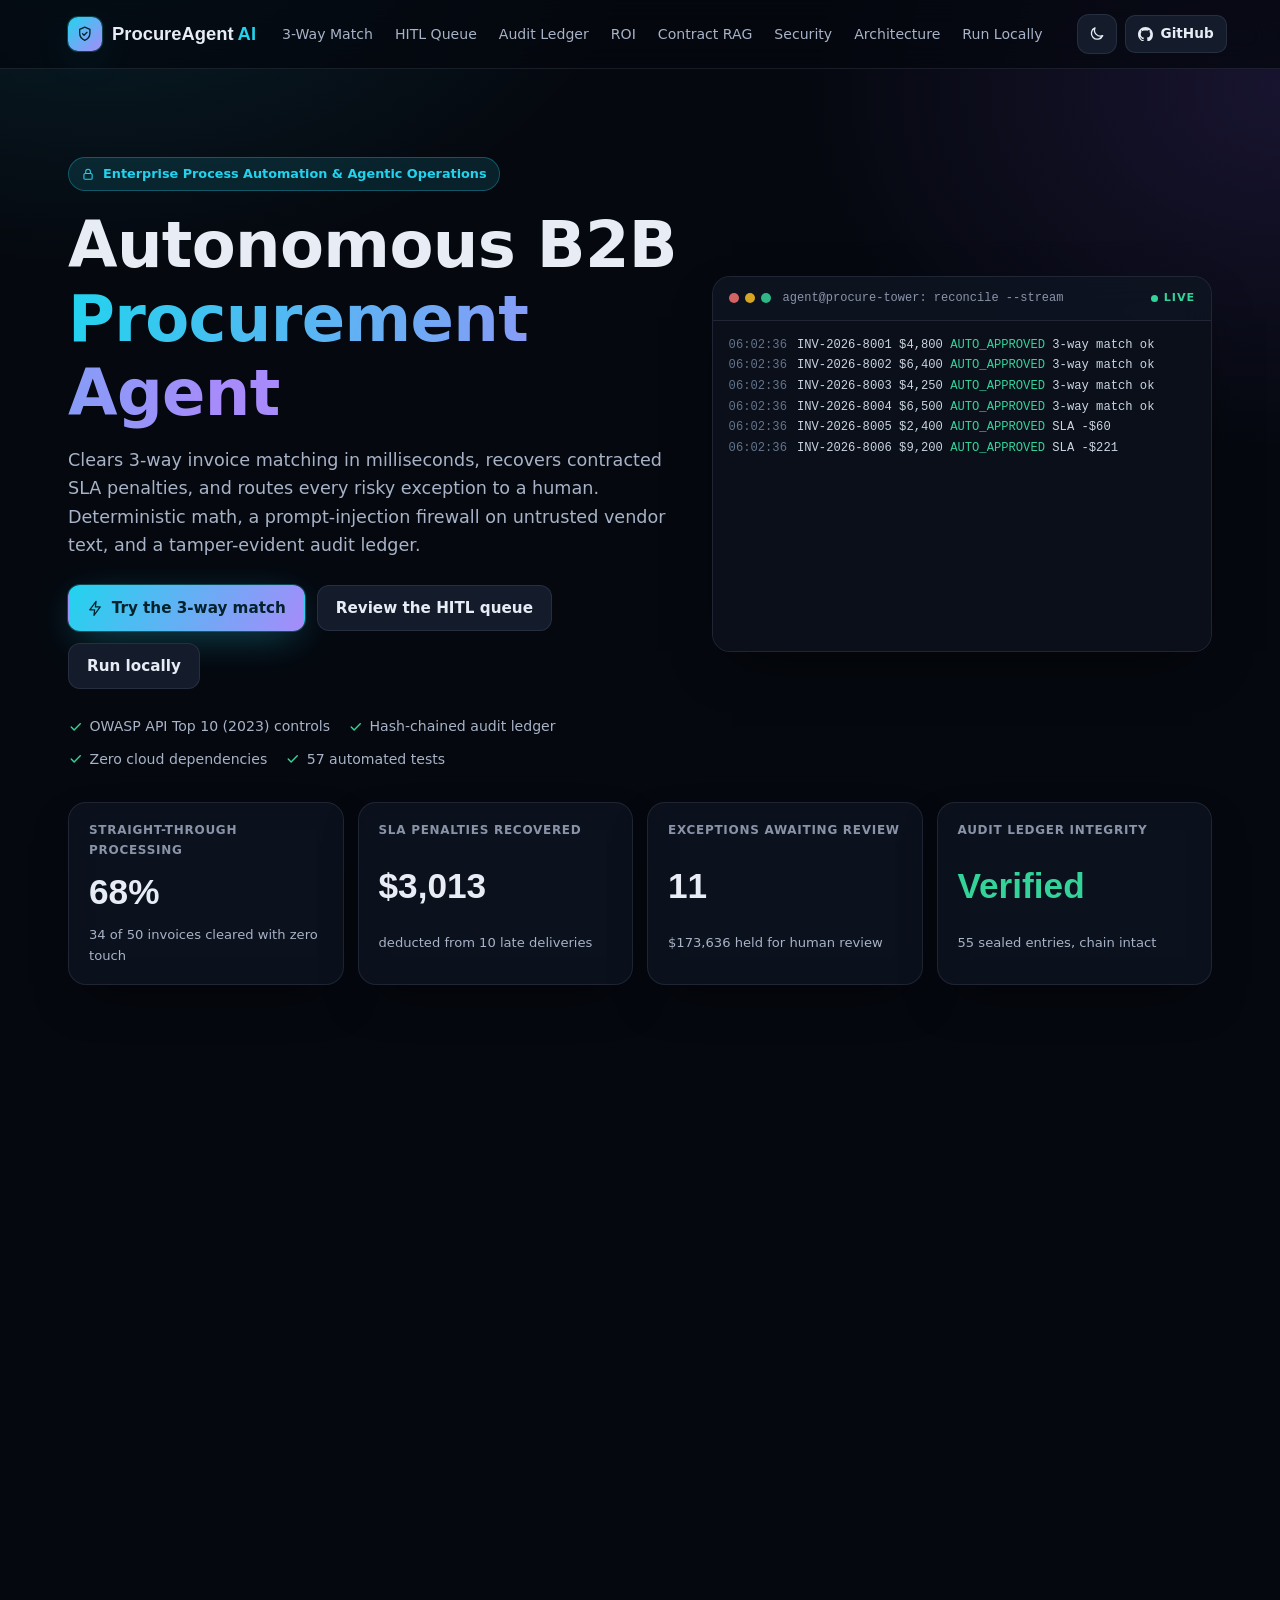
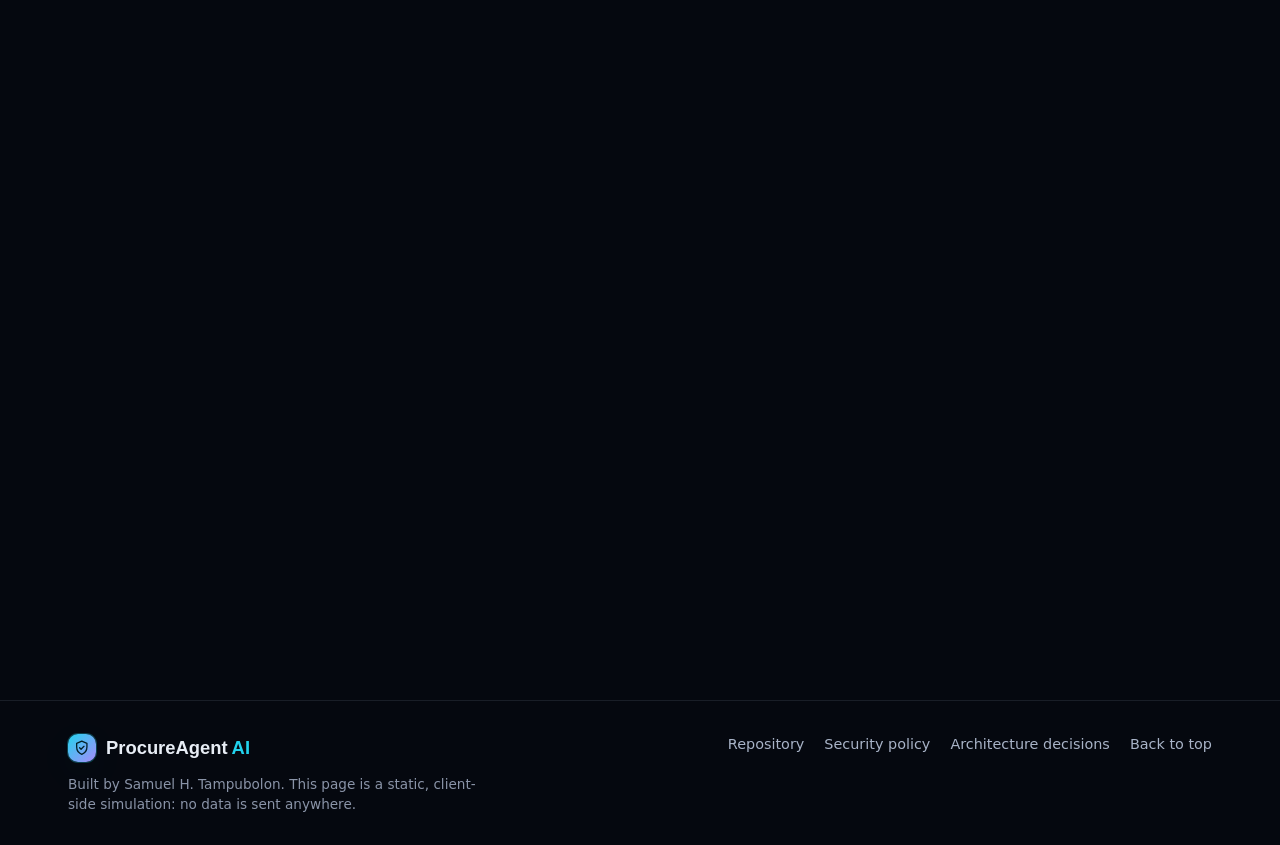
==== commit eae241e3: "Remove remaining secrets and default passwords from the repository - Store the retired v1.0 JWT sign" ====
--- a/docs/index.html
+++ b/docs/index.html
@@ -568,7 +568,7 @@
               </tbody>
             </table>
           </div>
-          <p class="hint">Default passwords exist only for local development and are listed in the README. Production requires <code>DEMO_MODE=true</code> plus explicit <code>DEMO_*_PASSWORD</code> values, or no demo accounts are created.</p>
+          <p class="hint">No password ships with the code: each installation generates random persona passwords in <code>data/.demo_credentials.json</code> (mode 600, git-ignored). Production requires <code>DEMO_MODE=true</code> plus explicit <code>DEMO_*_PASSWORD</code> values, or no demo accounts are created.</p>
           <h3 class="lab-h">Key endpoints</h3>
           <ul class="endpoint-list" id="endpoint-list"></ul>
         </div>
